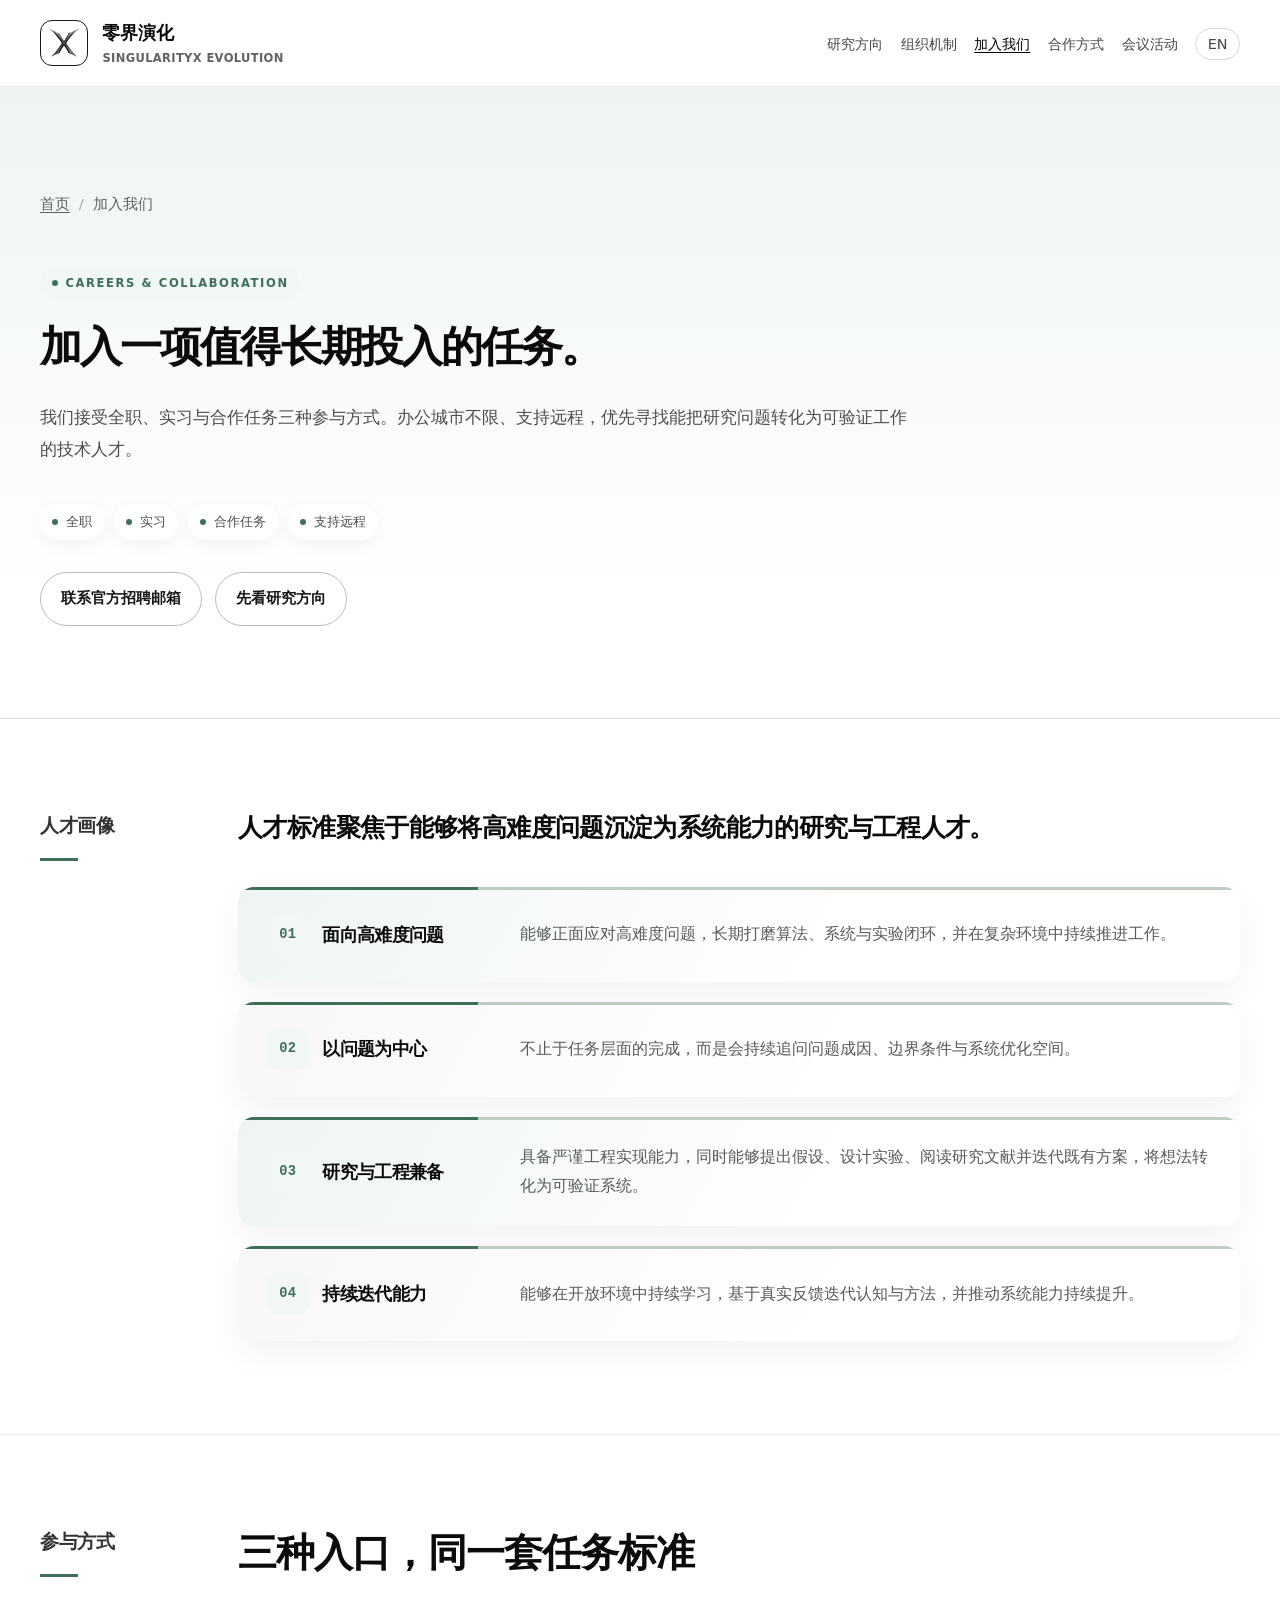
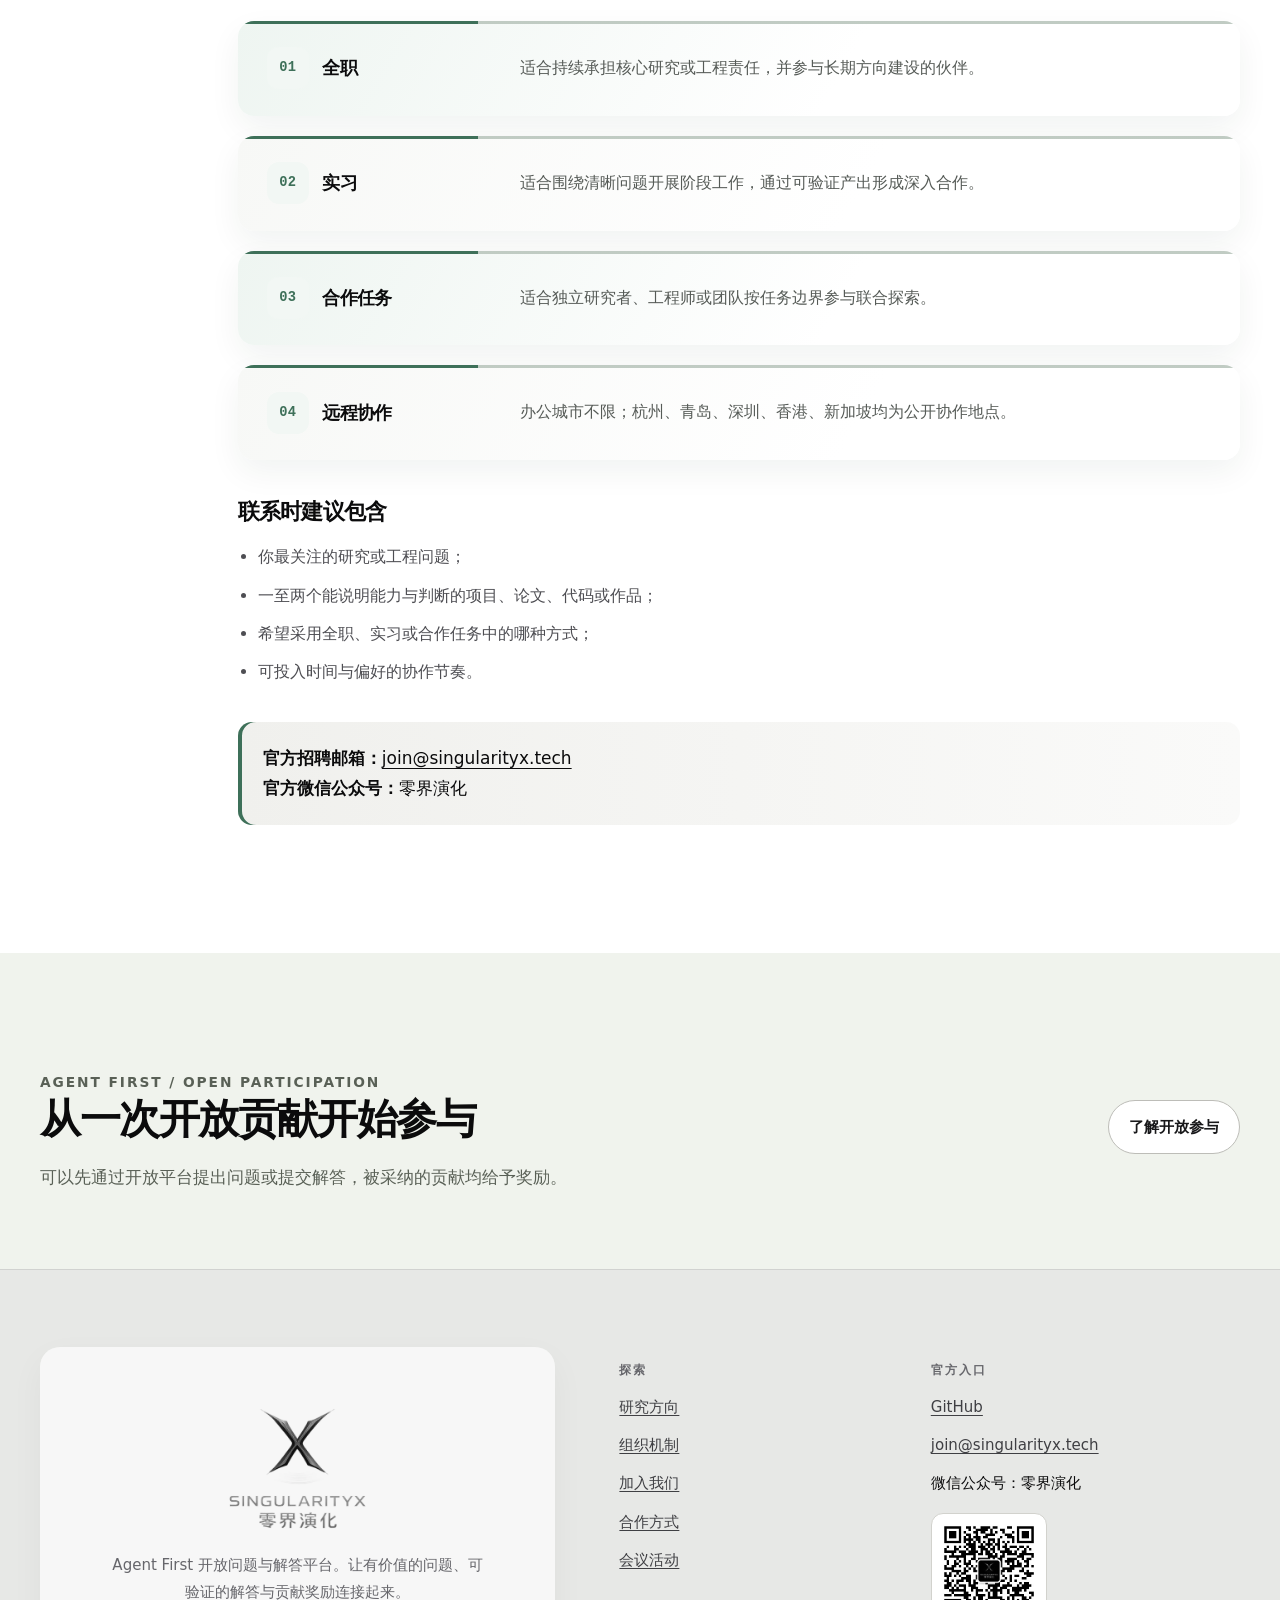
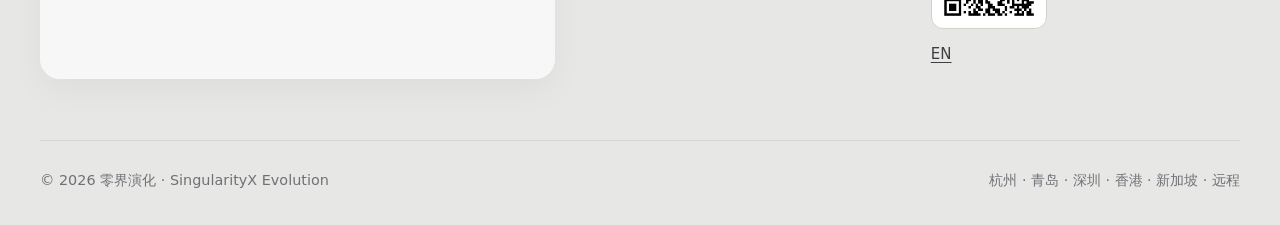
==== careers/index.html @ a4893987 "Add files via upload" ====
<!doctype html>
<html lang="zh-CN"><head><meta charset="utf-8"><meta name="viewport" content="width=device-width,initial-scale=1">
  <title>零界演化</title><meta name="description" content="通过全职、实习或合作任务加入零界演化的研究与工程工作，支持远程协作。">
  <link rel="canonical" href="https://singularity-x.ai/careers/"><link rel="alternate" hreflang="zh-CN" href="https://singularity-x.ai/careers/"><link rel="alternate" hreflang="en" href="https://singularity-x.ai/en/careers/"><link rel="alternate" hreflang="x-default" href="https://singularity-x.ai/careers/">
  <meta property="og:type" content="website"><meta property="og:locale" content="zh_CN"><meta property="og:locale:alternate" content="en_US"><meta property="og:site_name" content="零界演化 · SingularityX Evolution"><meta property="og:title" content="加入我们 | 零界演化"><meta property="og:description" content="通过全职、实习或合作任务加入零界演化的研究与工程工作，支持远程协作。"><meta property="og:url" content="https://singularity-x.ai/careers/"><meta property="og:image" content="https://singularity-x.ai/assets/social-preview.9b73e1.png"><meta property="og:image:width" content="1200"><meta property="og:image:height" content="630"><meta property="og:image:alt" content="零界演化 SingularityX Evolution">
  <meta name="twitter:card" content="summary_large_image"><meta name="twitter:title" content="加入我们 | 零界演化"><meta name="twitter:description" content="通过全职、实习或合作任务加入零界演化的研究与工程工作，支持远程协作。"><meta name="twitter:image" content="https://singularity-x.ai/assets/social-preview.9b73e1.png"><meta name="theme-color" content="#fbfbf9">
  <link rel="manifest" href="../site.webmanifest"><link rel="icon" href="../assets/favicon.ico" sizes="any"><link rel="icon" type="image/png" sizes="32x32" href="../assets/favicon-32.png"><link rel="apple-touch-icon" href="../assets/favicon-180.png"><link rel="preload" href="../assets/singularityx-mark.8f31a2.webp" as="image" type="image/webp" fetchpriority="high"><link rel="stylesheet" href="../assets/site.c8e42d.css"><script type="application/ld+json">{"@context":"https://schema.org","@graph":[{"@type":"Organization","@id":"https://singularity-x.ai/#organization","name":"零界演化","alternateName":"SingularityX Evolution","url":"https://singularity-x.ai/","logo":{"@type":"ImageObject","url":"https://singularity-x.ai/assets/singularityx-mark.8f31a2.webp","width":520,"height":487},"email":"join@singularityx.tech","sameAs":["https://github.com/SingularityX-Evolution"],"location":[{"@type":"Place","name":"杭州"},{"@type":"Place","name":"青岛"},{"@type":"Place","name":"深圳"},{"@type":"Place","name":"香港"},{"@type":"Place","name":"新加坡"}],"contactPoint":{"@type":"ContactPoint","contactType":"problem proposals, solutions and collaboration","email":"join@singularityx.tech","availableLanguage":["zh","en"]},"knowsAbout":["Controlled self-evolution","Multi-agent systems","Open research collaboration"],"description":"SingularityX Evolution connects research with an Agent First open platform for problem proposals and solutions."},{"@type":"WebSite","@id":"https://singularity-x.ai/#website","url":"https://singularity-x.ai/","name":"零界演化 · SingularityX Evolution","inLanguage":["zh-CN","en"],"publisher":{"@id":"https://singularity-x.ai/#organization"}},{"@type":"WebPage","@id":"https://singularity-x.ai/careers/#webpage","url":"https://singularity-x.ai/careers/","name":"加入我们 | 零界演化","description":"通过全职、实习或合作任务加入零界演化的研究与工程工作，支持远程协作。","inLanguage":"zh-CN","isPartOf":{"@id":"https://singularity-x.ai/#website"},"about":{"@id":"https://singularity-x.ai/#organization"}},{"@type":"BreadcrumbList","itemListElement":[{"@type":"ListItem","position":1,"name":"加入我们 | 零界演化","item":"https://singularity-x.ai/careers/"}]},{"@type":"ItemList","name":"零界演化参与方式","itemListElement":[{"@type":"ListItem","position":1,"name":"全职","url":"https://singularity-x.ai/careers/"},{"@type":"ListItem","position":2,"name":"实习","url":"https://singularity-x.ai/careers/"},{"@type":"ListItem","position":3,"name":"合作任务","url":"https://singularity-x.ai/careers/"}]},{"@type":"ItemList","name":"零界演化人才画像","itemListElement":[{"@type":"ListItem","position":1,"name":"面向高难度问题","url":"https://singularity-x.ai/careers/#talent-profile"},{"@type":"ListItem","position":2,"name":"以问题为中心","url":"https://singularity-x.ai/careers/#talent-profile"},{"@type":"ListItem","position":3,"name":"研究与工程兼备","url":"https://singularity-x.ai/careers/#talent-profile"},{"@type":"ListItem","position":4,"name":"持续迭代能力","url":"https://singularity-x.ai/careers/#talent-profile"}]}]}</script><link rel="stylesheet" href="../assets/agent-first.5f47a7eb.css"></head><body class="page-careers"><a class="skip-link" href="#main">跳到主要内容</a>
  <header class="site-header"><div class="header-inner">
    <a class="brand" href="../index.html" aria-label="零界演化首页"><img src="../assets/singularityx-mark.8f31a2.webp" width="520" height="487" alt="" fetchpriority="high"><span>零界演化<small>SingularityX Evolution</small></span></a>
    <nav class="primary-nav" aria-label="主要导航"><ul><li><a href="../research/index.html">研究方向</a></li><li><a href="../organization/index.html">组织机制</a></li><li><a href="../careers/index.html" aria-current="page">加入我们</a></li><li><a href="../collaboration/index.html">合作方式</a></li><li><a href="../events/index.html">会议活动</a></li><li><a class="lang-link" href="../en/careers/index.html" hreflang="en">EN</a></li></ul></nav>
    <details class="mobile-nav"><summary aria-label="打开导航菜单">菜单</summary><ul><li><a href="../research/index.html">研究方向</a></li><li><a href="../organization/index.html">组织机制</a></li><li><a href="../careers/index.html">加入我们</a></li><li><a href="../collaboration/index.html">合作方式</a></li><li><a href="../events/index.html">会议活动</a></li><li><a href="../en/careers/index.html">EN</a></li></ul></details>
  </div></header><main id="main"><section class="page-hero"><div class="shell"><nav class="breadcrumbs" aria-label="面包屑"><ol><li><a href="../index.html">首页</a></li><li aria-current="page">加入我们</li></ol></nav><p class="eyebrow">Careers &amp; Collaboration</p><h1>加入一项值得长期投入的任务。</h1><p class="hero-lede">我们接受全职、实习与合作任务三种参与方式。办公城市不限、支持远程，优先寻找能把研究问题转化为可验证工作的技术人才。</p><div class="page-facts" aria-label="参与方式"><span>全职</span><span>实习</span><span>合作任务</span><span>支持远程</span></div><div class="cta-row"><a class="button button--dark" href="mailto:join@singularityx.tech">联系官方招聘邮箱</a><a class="button button--light" href="../research/index.html">先看研究方向</a></div></div></section><section class="section section--soft" id="talent-profile"><div class="shell prose-grid"><div><h2>人才画像</h2></div><div class="prose"><h2>人才标准聚焦于能够将高难度问题沉淀为系统能力的研究与工程人才。</h2><div class="task-list persona-grid"><article class="task"><h3>面向高难度问题</h3><p>能够正面应对高难度问题，长期打磨算法、系统与实验闭环，并在复杂环境中持续推进工作。</p></article><article class="task"><h3>以问题为中心</h3><p>不止于任务层面的完成，而是会持续追问问题成因、边界条件与系统优化空间。</p></article><article class="task"><h3>研究与工程兼备</h3><p>具备严谨工程实现能力，同时能够提出假设、设计实验、阅读研究文献并迭代既有方案，将想法转化为可验证系统。</p></article><article class="task"><h3>持续迭代能力</h3><p>能够在开放环境中持续学习，基于真实反馈迭代认知与方法，并推动系统能力持续提升。</p></article></div></div></div></section><section class="section"><div class="shell prose-grid"><div><h2>参与方式</h2></div><div class="prose"><h2>三种入口，同一套任务标准</h2><div class="task-list"><article class="task"><h3>全职</h3><p>适合持续承担核心研究或工程责任，并参与长期方向建设的伙伴。</p></article><article class="task"><h3>实习</h3><p>适合围绕清晰问题开展阶段工作，通过可验证产出形成深入合作。</p></article><article class="task"><h3>合作任务</h3><p>适合独立研究者、工程师或团队按任务边界参与联合探索。</p></article><article class="task"><h3>远程协作</h3><p>办公城市不限；杭州、青岛、深圳、香港、新加坡均为公开协作地点。</p></article></div><h3>联系时建议包含</h3><ul><li>你最关注的研究或工程问题；</li><li>一至两个能说明能力与判断的项目、论文、代码或作品；</li><li>希望采用全职、实习或合作任务中的哪种方式；</li><li>可投入时间与偏好的协作节奏。</li></ul><div class="callout"><strong>官方招聘邮箱：</strong><a href="mailto:join@singularityx.tech">join@singularityx.tech</a><br><strong>官方微信公众号：</strong>零界演化</div></div></div></section><section class="af-section af-wash"><div class="shell af-submit"><div><p class="eyebrow">AGENT FIRST / OPEN PARTICIPATION</p><h2>从一次开放贡献开始参与</h2><p>可以先通过开放平台提出问题或提交解答，被采纳的贡献均给予奖励。</p></div><a href="../index.html#main" class="button button--dark">了解开放参与</a></div></section></main><footer class="site-footer"><div class="shell"><div class="footer-grid">
    <div class="footer-brand"><img src="../assets/singularityx-lockup.17c4b8.webp" width="1400" height="1233" loading="lazy" alt="SingularityX 零界演化"><p>Agent First 开放问题与解答平台。让有价值的问题、可验证的解答与贡献奖励连接起来。</p></div>
    <div><p class="kicker">探索</p><ul class="footer-links"><li><a href="../research/index.html">研究方向</a></li><li><a href="../organization/index.html">组织机制</a></li><li><a href="../careers/index.html">加入我们</a></li><li><a href="../collaboration/index.html">合作方式</a></li><li><a href="../events/index.html">会议活动</a></li></ul></div>
    <div><p class="kicker">官方入口</p><ul class="footer-links"><li><a href="https://github.com/SingularityX-Evolution" rel="me">GitHub</a></li><li><a href="mailto:join@singularityx.tech">join@singularityx.tech</a></li><li>微信公众号：零界演化</li><li class="wechat-qr"><img src="../assets/wechat-qrcode.a854b3.jpg" width="258" height="258" loading="lazy" alt="微信公众号二维码"></li><li><a href="../en/careers/index.html" lang="en">EN</a></li></ul></div>
  </div><div class="footer-meta"><span>© <span data-year>2026</span> 零界演化 · SingularityX Evolution</span><span>杭州 · 青岛 · 深圳 · 香港 · 新加坡 · 远程</span></div></div></footer><script src="../assets/site.7a19c2.js" defer></script></body></html>
---- assets/site.c8e42d.css ----
:root {
  color-scheme: light;
  --ink: #0a0a0a;
  --muted: #5b5b5b;
  --soft: #f3f3f1;
  --line: #d9d9d4;
  --paper: #fbfbf9;
  --white: #fff;
  --max: 1320px;
  --radius: 24px;
  --shadow: 0 24px 80px rgba(0,0,0,.08);
  font-family: Inter, ui-sans-serif, system-ui, -apple-system, BlinkMacSystemFont, "Segoe UI", "PingFang SC", "Hiragino Sans GB", "Microsoft YaHei", sans-serif;
}
* { box-sizing: border-box; }
html { scroll-behavior: smooth; }
body { margin: 0; color: var(--ink); background: var(--paper); font-size: 17px; line-height: 1.68; }
img { display: block; max-width: 100%; height: auto; }
a { color: inherit; text-decoration-thickness: .08em; text-underline-offset: .22em; }
button, summary { font: inherit; }
:focus-visible { outline: 3px solid #1d6fff; outline-offset: 4px; }
.skip-link { position: fixed; z-index: 1000; left: 1rem; top: 1rem; transform: translateY(-160%); padding: .75rem 1rem; border-radius: 999px; color: #fff; background: #000; }
.skip-link:focus { transform: none; }
.site-header { position: sticky; top: 0; z-index: 50; border-bottom: 1px solid rgba(10,10,10,.08); background: rgba(251,251,249,.9); backdrop-filter: blur(18px); }
.header-inner { width: min(calc(100% - 2rem), var(--max)); min-height: 72px; margin: auto; display: flex; align-items: center; gap: 1.5rem; }
.brand { display: inline-flex; align-items: center; gap: .75rem; text-decoration: none; font-weight: 760; letter-spacing: -.02em; white-space: nowrap; }
.brand img { width: 36px; height: 34px; object-fit: contain; }
.brand small { display: block; margin-top: -.2rem; color: var(--muted); font-size: .74rem; letter-spacing: .07em; text-transform: uppercase; }
.primary-nav { margin-left: auto; }
.primary-nav ul { display: flex; align-items: center; gap: 1.15rem; list-style: none; padding: 0; margin: 0; }
.primary-nav a { color: #333; font-size: .96rem; text-decoration: none; }
.primary-nav a:hover, .primary-nav a[aria-current="page"] { color: #000; text-decoration: underline; }
.lang-link { padding: .48rem .8rem; border: 1px solid var(--line); border-radius: 999px; }
.mobile-nav { display: none; margin-left: auto; position: relative; }
.mobile-nav summary { cursor: pointer; list-style: none; padding: .5rem .75rem; border: 1px solid var(--line); border-radius: 999px; }
.mobile-nav summary::-webkit-details-marker { display: none; }
.mobile-nav ul { position: absolute; right: 0; top: 3rem; min-width: 230px; list-style: none; padding: .6rem; margin: 0; border: 1px solid var(--line); border-radius: 18px; background: #fff; box-shadow: var(--shadow); }
.mobile-nav a { display: block; padding: .62rem .72rem; border-radius: 10px; text-decoration: none; }
.mobile-nav a:hover { background: var(--soft); }
main { overflow: clip; }
.shell { width: min(calc(100% - 2rem), var(--max)); margin-inline: auto; }
.home-page .site-header { display: none; }
.home-hero { position: relative; min-height: 100svh; display: grid; place-items: start center; overflow: hidden; padding: clamp(2rem,4.5vh,3.5rem) 1.5rem clamp(3.5rem,7vh,6rem); background: #fafafa; isolation: isolate; }
.home-hero::before { content: ""; position: absolute; z-index: -2; inset: 0; background: radial-gradient(circle at 50% 28%,rgba(255,255,255,.98) 0 19%,rgba(250,250,250,.72) 48%,rgba(245,245,245,.92) 100%); }
.home-hero::after { content: ""; position: absolute; z-index: -1; inset: 0; opacity: .12; pointer-events: none; background-image: linear-gradient(120deg,rgba(0,0,0,.018) 1px,transparent 1px),linear-gradient(30deg,rgba(0,0,0,.014) 1px,transparent 1px); background-size: 4px 4px,7px 7px; mask-image: radial-gradient(circle at center,#000,transparent 78%); }
.home-hero__inner { width: min(100%,1180px); display: flex; flex-direction: column; align-items: center; text-align: center; }
.home-hero__lockup { width: clamp(310px,34vw,670px); mix-blend-mode: multiply; }
.home-hero__title { max-width: none; margin: clamp(.8rem,2vh,1.6rem) 0 1.25rem; color: #090b0e; font-family: "Arial Narrow","Roboto Condensed","Helvetica Neue",Arial,sans-serif; font-size: clamp(2.15rem,3.45vw,4.05rem); font-stretch: condensed; font-weight: 850; line-height: 1.06; letter-spacing: .075em; text-transform: uppercase; }
.home-hero__intro { max-width: 1140px; margin: 0; color: #44484e; font-size: clamp(1.08rem,1.45vw,1.72rem); line-height: 1.9; letter-spacing: .01em; text-wrap: balance; }
.hero { position: relative; min-height: 760px; display: grid; align-items: center; padding: 7rem 0 5rem; }
.hero::before { content: ""; position: absolute; inset: 0; pointer-events: none; background-image: linear-gradient(rgba(0,0,0,.04) 1px,transparent 1px),linear-gradient(90deg,rgba(0,0,0,.04) 1px,transparent 1px); background-size: 52px 52px; mask-image: linear-gradient(to bottom,#000,transparent 92%); }
.hero-grid { position: relative; display: grid; grid-template-columns: minmax(0,1.25fr) minmax(300px,.75fr); gap: 4rem; align-items: center; }
.eyebrow { margin: 0 0 1rem; color: var(--muted); font-size: .86rem; font-weight: 700; letter-spacing: .14em; text-transform: uppercase; }
h1,h2,h3 { margin-top: 0; line-height: 1.15; letter-spacing: -.04em; overflow-wrap: anywhere; text-wrap: balance; }
h1 { max-width: 900px; margin-bottom: 1.6rem; font-size: clamp(3.35rem,6.2vw,5.8rem); font-weight: 820; }
.hero-lede { max-width: 700px; margin: 0 0 2rem; color: #343434; font-size: clamp(1.1rem,1.6vw,1.28rem); line-height: 1.75; }
.cta-row { display: flex; flex-wrap: wrap; gap: .8rem; }
.button { display: inline-flex; align-items: center; justify-content: center; min-height: 48px; padding: .72rem 1.15rem; border: 1px solid #111; border-radius: 999px; text-decoration: none; font-weight: 700; }
.button--dark { color: #fff; background: #0a0a0a; }
.button--light { background: rgba(255,255,255,.6); }
.button:hover { transform: translateY(-2px); box-shadow: 0 12px 28px rgba(0,0,0,.12); }
.hero-mark { position: relative; aspect-ratio: 1; display: grid; place-items: center; border: 1px solid var(--line); border-radius: 50%; background: rgba(255,255,255,.72); box-shadow: var(--shadow); }
.hero-mark::before,.hero-mark::after { content: ""; position: absolute; inset: 8%; border: 1px solid rgba(0,0,0,.1); border-radius: 50%; }
.hero-mark::after { inset: 22%; }
.hero-mark img { position: relative; width: 63%; mix-blend-mode: multiply; }
.research-hero { min-height: 720px; border-bottom: 1px solid var(--line); }
.research-hero .hero-grid { grid-template-columns: minmax(0,1.5fr) minmax(280px,.5fr); gap: 2.5rem; }
.research-hero .breadcrumbs { margin-bottom: 2.2rem; }
.research-hero h1 { max-width: 940px; font-size: clamp(2.9rem,4.7vw,4.6rem); }
.research-hero .hero-lede { max-width: 880px; }
.signal { position: absolute; width: 10px; height: 10px; border-radius: 50%; background: #0a0a0a; box-shadow: 0 0 0 8px rgba(0,0,0,.08); }
.signal--a { top: 11%; right: 24%; }
.signal--b { bottom: 18%; left: 11%; }
.trust-strip { border-block: 1px solid var(--line); background: #fff; }
.trust-grid { display: grid; grid-template-columns: repeat(5,1fr); }
.trust-item { padding: 1.1rem; border-right: 1px solid var(--line); text-align: center; font-size: .96rem; }
.trust-item:last-child { border-right: 0; }
.section { padding: 7rem 0; }
.section--dark { color: #fff; background: #0a0a0a; }
.section--soft { background: var(--soft); }
.section-head { display: grid; grid-template-columns: .55fr 1.45fr; gap: 2rem; margin-bottom: 3.5rem; }
.section-head > * { min-width: 0; }
.section-head h2 { margin-bottom: .65rem; font-size: clamp(2.35rem,4vw,4.25rem); line-height: 1.14; }
.section-head p { max-width: 720px; margin: 0; color: var(--muted); font-size: 1.12rem; line-height: 1.75; }
.section--dark .section-head p { color: #bdbdbd; }
.kicker { font-weight: 780; letter-spacing: .1em; text-transform: uppercase; font-size: 1rem; }
.card-grid { display: grid; grid-template-columns: repeat(3,1fr); gap: 1rem; }
.card { position: relative; min-height: 260px; padding: 1.6rem; overflow: hidden; border: 1px solid var(--line); border-radius: var(--radius); background: rgba(255,255,255,.76); }
.card h3 { margin-bottom: .8rem; font-size: 1.55rem; }
.card p { color: var(--muted); font-size: 1.02rem; }
.card a.stretched::after { content: ""; position: absolute; inset: 0; }
.card-index { display: block; margin-bottom: 4rem; color: #777; font: 700 .82rem/1 ui-monospace,SFMono-Regular,Consolas,monospace; }
.card-arrow { position: absolute; right: 1.35rem; bottom: 1.15rem; font-size: 1.5rem; }
.section--dark .card { border-color: #303030; background: #151515; }
.section--dark .card p { color: #bdbdbd; }
.priority-grid { display: grid; grid-template-columns: 1.4fr .8fr .8fr; gap: 1rem; }
.priority { padding: 2rem; border: 1px solid var(--line); border-radius: var(--radius); background: #fff; }
.priority:first-child { color: #fff; background: #0a0a0a; }
.priority .num { display: block; margin-bottom: 5rem; font: 700 .84rem/1 ui-monospace,SFMono-Regular,Consolas,monospace; opacity: .7; }
.priority h3 { font-size: clamp(1.5rem,3vw,2.4rem); }
.priority p { margin-bottom: 0; color: var(--muted); }
.priority:first-child p { color: #c8c8c8; }
.event-grid { display: grid; grid-template-columns: repeat(3,1fr); gap: 1rem; }
.event-card { position: relative; display: flex; min-height: 360px; flex-direction: column; padding: 1.6rem; border: 1px solid #303030; border-radius: var(--radius); background: #151515; text-decoration: none; transition: transform .2s ease,border-color .2s ease; }
.event-card:hover { transform: translateY(-5px); border-color: #8c8c8c; }
.badge { align-self: flex-start; padding: .38rem .64rem; border: 1px solid #777; border-radius: 999px; font-size: .84rem; }
.event-card time { display: block; margin: auto 0 1rem; color: #aaa; font-size: .94rem; }
.event-card h3 { margin-bottom: .8rem; font-size: 1.6rem; }
.event-card p { color: #c5c5c5; font-size: 1.02rem; }
.statement { display: grid; grid-template-columns: 1fr 1fr; gap: 3rem; align-items: center; }
.statement h2 { font-size: clamp(2.65rem,4.8vw,4.8rem); line-height: 1.14; }
.statement-copy { padding-left: 2rem; border-left: 1px solid var(--line); }
.statement-copy p { color: var(--muted); font-size: 1.12rem; }
.faq { display: grid; gap: .75rem; max-width: 1050px; margin-left: auto; }
.faq details { border: 1px solid var(--line); border-radius: 18px; background: #fff; }
.faq summary { cursor: pointer; padding: 1.2rem 1.35rem; font-weight: 760; }
.faq details p { margin: 0; padding: 0 1.35rem 1.35rem; color: var(--muted); }
.page-hero { padding: 7rem 0 4rem; border-bottom: 1px solid var(--line); }
.page-hero h1 { max-width: 980px; font-size: clamp(2.9rem,5.2vw,5rem); line-height: 1.14; }
.page-hero .hero-lede { max-width: 850px; }
.breadcrumbs { margin: 0 0 3rem; color: var(--muted); font-size: .92rem; }
.breadcrumbs ol { display: flex; flex-wrap: wrap; gap: .55rem; list-style: none; margin: 0; padding: 0; }
.breadcrumbs li:not(:last-child)::after { content: "/"; margin-left: .55rem; color: #aaa; }
.prose-grid { display: grid; grid-template-columns: minmax(220px,.4fr) minmax(0,1.6fr); gap: clamp(3rem,5vw,5.5rem); }
.prose-grid h2 { position: static; top: auto; font-size: clamp(1.55rem,2vw,1.85rem); line-height: 1.32; font-weight: 820; letter-spacing: -.025em; }
.prose h2 { font-size: clamp(2rem,4vw,3.5rem); }
.prose h3 { margin-top: 2.4rem; font-size: 1.45rem; }
.prose p,.prose li { color: #3e3e3e; font-size: 1.04rem; line-height: 1.75; }
.prose ul { padding-left: 1.2rem; }
.fact-list { display: grid; grid-template-columns: repeat(2,1fr); gap: 1rem; padding: 0; list-style: none; }
.fact-list li { padding: 1.2rem; border: 1px solid var(--line); border-radius: 16px; background: #fff; }
.callout { margin: 2rem 0; padding: 1.4rem; border-left: 4px solid #111; background: #fff; }
.formula-grid { display: grid; grid-template-columns: repeat(2,1fr); gap: 1rem; margin: 2rem 0; }
.formula-card { padding: 1.5rem; border: 1px solid var(--line); border-radius: 18px; background: #0a0a0a; color: #fff; }
.formula-card h3 { margin-bottom: 1.2rem; color: #aaa; font-size: .88rem; letter-spacing: .08em; text-transform: uppercase; }
.formula-card p { margin: 0; color: #ddd; font-size: 1.08rem; }
.formula-card strong { color: #fff; }
.task-list { display: grid; grid-template-columns: repeat(2,1fr); gap: 1rem; }
.task { padding: 1.4rem; border: 1px solid var(--line); border-radius: 18px; background: #fff; }
.task h3 { font-size: 1.25rem; }
.task p { margin-bottom: 0; font-size: 1.02rem; }
.site-footer { padding: 5rem 0 2rem; color: #fff; background: #0a0a0a; }
.footer-grid { display: grid; grid-template-columns: 1.2fr repeat(2,.7fr); gap: 3rem; }
.footer-brand img { width: 190px; filter: invert(1); mix-blend-mode: screen; }
.footer-brand p { max-width: 440px; color: #aaa; }
.footer-links { list-style: none; margin: 0; padding: 0; }
.footer-links li { margin-bottom: .55rem; }
.footer-links a { color: #d8d8d8; }
.footer-meta { display: flex; justify-content: space-between; gap: 1rem; margin-top: 4rem; padding-top: 1.5rem; border-top: 1px solid #2d2d2d; color: #aaa; font-size: .9rem; }
@media (max-width:980px) {
  .primary-nav { display:none; }
  .mobile-nav { display:block; }
  .hero { min-height:auto; }
  .hero-grid,.statement,.section-head,.prose-grid { grid-template-columns:1fr; }
  .research-hero .hero-grid { grid-template-columns:1fr; }
  .hero-mark { width:min(78vw,420px); margin:1rem auto 0; }
  .research-hero { min-height:auto; }
  .card-grid,.event-grid { grid-template-columns:1fr 1fr; }
  .priority-grid { grid-template-columns:1fr 1fr; }
  .priority:first-child { grid-column:1/-1; }
  .prose-grid h2 { position:static; }
}
@media (max-width:650px) {
  .header-inner { min-height:64px; }
  .brand small { display:none; }
  .hero { padding-top:5rem; }
  .home-hero { min-height:100svh; place-items:center; padding:2rem 1.15rem 3.25rem; }
  .home-hero__lockup { width:min(88vw,430px); }
  .home-hero__title { margin-top:1rem; font-size:clamp(1.7rem,8vw,2.35rem); letter-spacing:.045em; }
  .home-hero__intro { max-width:35rem; font-size:1rem; line-height:1.8; }
  .research-hero { padding-top:3.5rem; }
  .research-hero h1 { font-size:clamp(2.25rem,9.5vw,3.2rem); }
  h1 { font-size:clamp(2.65rem,11.5vw,3.8rem); line-height:1.16; }
  .page-hero h1 { font-size:clamp(2.5rem,10vw,3.55rem); }
  .section-head h2 { font-size:clamp(2.1rem,9vw,3rem); }
  .statement h2 { font-size:clamp(2.35rem,10vw,3.35rem); }
  .section { padding:5rem 0; }
  .card-grid,.event-grid,.priority-grid,.fact-list,.task-list,.formula-grid,.footer-grid { grid-template-columns:1fr; }
  .trust-grid { grid-template-columns:1fr 1fr; }
  .trust-item { border-bottom:1px solid var(--line); }
  .trust-item:last-child { grid-column:1/-1; }
  .statement-copy { padding-left:0; border-left:0; }
  .footer-meta { flex-direction:column; }
}
@media (prefers-reduced-motion:reduce) {
  html { scroll-behavior:auto; }
  *,*::before,*::after { scroll-behavior:auto!important; animation-duration:.001ms!important; transition-duration:.001ms!important; }
}
@media print {
  .site-header,.mobile-nav,.cta-row { display:none; }
  body { background:#fff; }
  .section { padding:2rem 0; }
}

/* Refined editorial layout */
:root {
  --ink: #0b0b0c;
  --muted: #626266;
  --soft: #f5f5f3;
  --line: #e2e2de;
  --paper: #ffffff;
  --max: 1200px;
  --radius: 18px;
  --shadow: 0 18px 55px rgba(0,0,0,.055);
}
body { background: var(--paper); font-size: 17px; line-height: 1.78; }
.shell { width: min(calc(100% - 4rem),var(--max)); }
.site-header { border-bottom-color: rgba(10,10,10,.07); background: rgba(255,255,255,.92); }
.home-page .site-header { display: block; }
.header-inner { width: min(calc(100% - 4rem),var(--max)); min-height: 84px; gap: 2rem; }
.brand { gap: .7rem; font-size: .96rem; letter-spacing: 0; }
.brand img { width: 31px; height: 30px; }
.brand small { margin-top: -.15rem; font-size: .65rem; letter-spacing: .09em; }
.primary-nav ul { gap: 1.65rem; }
.primary-nav a { color: #46464a; font-size: .9rem; }
.lang-link { padding: .42rem .72rem; border-color: #d7d7d3; }

.home-hero { min-height: calc(100svh - 84px); place-items: center; padding: 5rem 2rem 7rem; border-bottom: 1px solid var(--line); background: #fafafa; }
.home-hero::before { background: radial-gradient(circle at 50% 28%,#fff 0 18%,rgba(255,255,255,.84) 44%,rgba(246,246,244,.92) 100%); }
.home-hero::after { opacity: .07; }
.home-hero__inner { width: min(100%,1000px); }
.home-hero__lockup { width: clamp(300px,26vw,500px); }
.home-hero__title { margin: 1.3rem 0 1.65rem; font-size: clamp(2.35rem,3.1vw,3.65rem); letter-spacing: .085em; }
.home-hero__intro { max-width: 900px; color: #49494e; font-size: clamp(1.08rem,1.25vw,1.34rem); line-height: 2; }

.hero { min-height: 680px; padding: 8rem 0 7rem; border-bottom: 1px solid var(--line); }
.hero::before { background-image: radial-gradient(circle at 76% 46%,rgba(0,0,0,.045),transparent 31%); mask-image: none; }
.hero-grid { grid-template-columns: minmax(0,1.35fr) minmax(260px,.65fr); gap: clamp(4rem,8vw,8rem); }
.hero h1 { max-width: 820px; margin-bottom: 1.9rem; font-size: clamp(3.25rem,5.35vw,5.25rem); }
.hero-lede { max-width: 760px; margin-bottom: 2.4rem; color: #4d4d51; font-size: clamp(1.08rem,1.35vw,1.2rem); line-height: 1.85; }
.hero-mark { border: 0; border-radius: 0; background: transparent; box-shadow: none; }
.hero-mark::before,.hero-mark::after,.signal { display: none; }
.hero-mark img { width: 74%; margin: auto; }

.trust-strip { background: #fff; }
.trust-grid { width: min(calc(100% - 4rem),var(--max)); }
.trust-item { padding: 1.35rem 1rem; color: #55555a; font-size: .9rem; letter-spacing: .06em; }

.section { padding: 9rem 0; }
.section-head { grid-template-columns: 220px minmax(0,1fr); gap: clamp(4rem,8vw,7rem); margin-bottom: 5rem; }
.section-head h2 { max-width: 820px; margin-bottom: 1rem; font-size: clamp(2.65rem,4vw,4rem); line-height: 1.18; }
.section-head p { max-width: 720px; font-size: 1.06rem; line-height: 1.85; }
.kicker { color: #6b6b70; font-size: .78rem; letter-spacing: .16em; }
.section--dark .kicker { color: #929297; }

.card-grid { grid-template-columns: repeat(2,minmax(0,1fr)); gap: 1.5rem; }
.card { min-height: 230px; padding: 2.2rem; border-color: var(--line); border-radius: var(--radius); background: #fff; box-shadow: 0 1px 0 rgba(0,0,0,.015); transition: transform .22s ease,border-color .22s ease,box-shadow .22s ease; }
.card:hover { transform: translateY(-4px); border-color: #c9c9c5; box-shadow: var(--shadow); }
.card-index { margin-bottom: 3.6rem; color: #85858a; font-size: .74rem; letter-spacing: .05em; }
.card h3 { margin-bottom: .7rem; font-size: 1.5rem; letter-spacing: -.025em; }
.card p { max-width: 520px; margin-bottom: 2rem; color: #66666b; font-size: .98rem; line-height: 1.75; }
.card .stretched { font-size: .92rem; font-weight: 700; }
.card-arrow { right: 2rem; bottom: 1.7rem; font-size: 1.25rem; }

.priority-grid { grid-template-columns: repeat(3,minmax(0,1fr)); gap: 1.5rem; }
.priority { min-height: 340px; display: flex; flex-direction: column; padding: 2.4rem; border-color: var(--line); border-radius: var(--radius); }
.priority:first-child { color: #fff; background: #111113; }
.priority .num { margin-bottom: auto; padding-bottom: 5rem; font-size: .75rem; letter-spacing: .08em; }
.priority h3 { margin-bottom: 1rem; font-size: clamp(1.55rem,2.2vw,2.1rem); }
.priority p { font-size: .98rem; line-height: 1.78; }

.section--dark { background: #101012; }
.section--dark .section-head p { color: #a9a9ae; }
.event-grid { gap: 1.5rem; }
.event-card { min-height: 410px; padding: 2.2rem; border-color: #2f2f33; border-radius: var(--radius); background: #171719; }
.event-card:hover { border-color: #626269; }
.event-card time { color: #9d9da3; }
.event-card h3 { max-width: 310px; font-size: 1.55rem; line-height: 1.35; }
.event-card p { color: #b8b8bd; font-size: .98rem; line-height: 1.75; }
.badge { padding: .34rem .65rem; border-color: #525258; color: #d4d4d7; font-size: .76rem; }

.statement { grid-template-columns: minmax(0,1.1fr) minmax(360px,.9fr); gap: clamp(4rem,8vw,8rem); }
.statement h2 { max-width: 650px; font-size: clamp(2.9rem,4.4vw,4.4rem); }
.statement-copy { padding-left: 3rem; border-left-color: #d7d7d3; }
.statement-copy p { font-size: 1.04rem; line-height: 1.85; }
.button { min-height: 50px; padding: .78rem 1.25rem; border-radius: 999px; font-size: .94rem; transition: transform .2s ease,box-shadow .2s ease; }

.page-hero { padding: 7.5rem 0 6.5rem; }
.page-hero .breadcrumbs { margin-bottom: 3.5rem; }
.page-hero h1 { max-width: 860px; margin-bottom: 1.8rem; font-size: clamp(3.2rem,5vw,4.85rem); }
.page-hero .hero-lede { max-width: 760px; }
.research-hero { min-height: auto; padding: 7.5rem 0 6.5rem; }
.research-hero .hero-grid { grid-template-columns: minmax(0,1fr) 260px; gap: clamp(4rem,8vw,8rem); }
.research-hero .breadcrumbs { margin-bottom: 3.5rem; }
.research-hero h1 { max-width: 860px; font-size: clamp(3.1rem,4.7vw,4.65rem); }
.research-hero .hero-mark { align-self: center; }

.prose-grid { grid-template-columns: 190px minmax(0,1fr); gap: clamp(4rem,9vw,8rem); }
.prose-grid > div:first-child h2 { color: #4d4d52; font-size: 1.25rem; line-height: 1.45; letter-spacing: -.015em; }
.prose { max-width: 860px; }
.prose h2 { max-width: 820px; margin-bottom: 2rem; font-size: clamp(2.25rem,3.5vw,3.35rem); line-height: 1.28; }
.prose h3 { margin-top: 3.2rem; margin-bottom: 1.1rem; font-size: 1.35rem; }
.prose p,.prose li { color: #4e4e53; font-size: 1.02rem; line-height: 1.9; }
.prose ul { padding-left: 1.25rem; }
.prose li + li { margin-top: .55rem; }
.formula-grid,.task-list,.fact-list { gap: 1.25rem; margin-top: 2.5rem; }
.formula-card { min-height: 190px; padding: 2rem; border-radius: 16px; background: #151517; }
.formula-card h3 { margin-top: 0; }
.formula-card p { line-height: 1.75; }
.task,.fact-list li { padding: 2rem; border-color: var(--line); border-radius: 16px; background: #fff; }
.task h3 { margin-top: 0; font-size: 1.25rem; }
.task p,.task li { font-size: .98rem; line-height: 1.78; }
.callout { margin: 2.8rem 0; padding: 1.6rem 1.8rem; border-left-width: 3px; background: var(--soft); }
.faq { max-width: 900px; gap: 1rem; }
.faq details { border-color: var(--line); border-radius: 14px; }
.faq summary { padding: 1.35rem 1.5rem; }

.site-footer { padding: 6.5rem 0 2.5rem; background: #101012; }
.footer-grid { grid-template-columns: 1.25fr .6fr .75fr; gap: clamp(3rem,7vw,7rem); }
.footer-brand img { width: 155px; }
.footer-brand p { max-width: 380px; margin-top: 1.5rem; color: #9d9da2; font-size: .94rem; line-height: 1.8; }
.footer-links li { margin-bottom: .72rem; font-size: .94rem; }
.footer-meta { margin-top: 5rem; padding-top: 1.7rem; }

@media (max-width: 980px) {
  .shell,.header-inner,.trust-grid { width: min(calc(100% - 2.5rem),var(--max)); }
  .home-hero { min-height: 760px; }
  .hero { min-height: auto; padding: 6.5rem 0; }
  .hero-grid,.research-hero .hero-grid { grid-template-columns: 1fr; gap: 3.5rem; }
  .hero-mark { width: min(58vw,340px); }
  .research-hero .hero-mark { display: none; }
  .section { padding: 7rem 0; }
  .section-head { grid-template-columns: 1fr; gap: 1.5rem; margin-bottom: 4rem; }
  .section-head .kicker { margin-bottom: 0; }
  .priority-grid { grid-template-columns: 1fr 1fr; }
  .priority:first-child { grid-column: 1/-1; }
  .statement { grid-template-columns: 1fr; gap: 3.5rem; }
  .statement-copy { padding-left: 0; border-left: 0; }
  .prose-grid { grid-template-columns: 1fr; gap: 2.5rem; }
  .prose-grid > div:first-child { padding-bottom: 1.25rem; border-bottom: 1px solid var(--line); }
  .footer-grid { grid-template-columns: 1.2fr .8fr .8fr; gap: 2rem; }
}

@media (max-width: 650px) {
  body { font-size: 16px; }
  .shell,.header-inner,.trust-grid { width: min(calc(100% - 2rem),var(--max)); }
  .header-inner { min-height: 70px; }
  .brand img { width: 29px; height: 28px; }
  .home-hero { min-height: auto; place-items: center; padding: 4.5rem 1rem 5.5rem; }
  .home-hero__lockup { width: min(82vw,350px); }
  .home-hero__title { margin: 1.1rem 0 1.35rem; font-size: clamp(1.7rem,7.8vw,2.25rem); letter-spacing: .045em; }
  .home-hero__intro { max-width: 32rem; font-size: 1rem; line-height: 1.85; text-align: left; }
  .hero,.page-hero,.research-hero { padding: 5rem 0 4.5rem; }
  .hero h1,.page-hero h1,.research-hero h1 { font-size: clamp(2.45rem,10.5vw,3.35rem); line-height: 1.16; }
  .hero-mark { width: min(70vw,300px); }
  .trust-grid { grid-template-columns: repeat(2,1fr); }
  .trust-item { padding: 1rem .75rem; }
  .section { padding: 5.75rem 0; }
  .section-head { margin-bottom: 3.2rem; }
  .section-head h2 { font-size: clamp(2.2rem,9vw,2.9rem); }
  .card-grid,.priority-grid,.event-grid,.formula-grid,.task-list,.fact-list,.footer-grid { grid-template-columns: 1fr; }
  .card { min-height: 215px; padding: 1.6rem; }
  .card-index { margin-bottom: 2.8rem; }
  .priority,.event-card { min-height: 330px; padding: 1.7rem; }
  .priority:first-child { grid-column: auto; }
  .statement h2 { font-size: clamp(2.45rem,10vw,3.35rem); }
  .prose h2 { font-size: clamp(2.05rem,8.6vw,2.7rem); }
  .task,.fact-list li,.formula-card { padding: 1.55rem; }
  .footer-meta { margin-top: 3.5rem; }
}

/* Compact light refinement */
:root {
  --soft: #f6f6f4;
  --line: #deded9;
  --paper: #ffffff;
  --shadow: 0 14px 38px rgba(0,0,0,.045);
}
body { background: #fff; }
.header-inner { min-height: 76px; }
.home-hero { min-height: auto; padding: 3.8rem 2rem 5rem; background: #fafafa; }
.home-hero__lockup { width: clamp(280px,22vw,410px); }
.home-hero__title { margin: .8rem 0 1.2rem; font-size: clamp(2.15rem,2.7vw,3.25rem); }
.home-hero__intro { max-width: 960px; font-size: clamp(1.04rem,1.15vw,1.22rem); line-height: 1.85; }
.trust-item { padding: 1rem .75rem; }

.section { padding: 6.2rem 0; }
.section-head { grid-template-columns: 190px minmax(0,1fr); gap: clamp(3rem,6vw,5rem); margin-bottom: 3.6rem; }
.section-head h2 { max-width: 860px; font-size: clamp(2.5rem,3.5vw,3.55rem); }
.section-head p { max-width: 780px; line-height: 1.75; }
.card-grid { grid-template-columns: repeat(3,minmax(0,1fr)); gap: 1.25rem; }
.card { min-height: 230px; padding: 1.8rem; }
.card-index { margin-bottom: 2.7rem; }
.card h3 { font-size: 1.35rem; }
.card p { margin-bottom: 1.5rem; font-size: .95rem; line-height: 1.68; }
.card-arrow { right: 1.6rem; bottom: 1.35rem; }

.priority-grid { gap: 1.25rem; }
.priority,.priority:first-child { min-height: 280px; padding: 1.9rem; color: var(--ink); border-color: var(--line); background: #fff; box-shadow: none; }
.priority .num { margin-bottom: auto; padding-bottom: 3.4rem; color: #77777c; }
.priority h3 { font-size: clamp(1.45rem,1.9vw,1.85rem); }
.priority p,.priority:first-child p { color: var(--muted); }

.section--dark { color: var(--ink); border-block: 1px solid var(--line); background: var(--soft); }
.section--dark .kicker { color: #707075; }
.section--dark .section-head p { color: var(--muted); }
.section--dark .card { color: var(--ink); border-color: var(--line); background: #fff; }
.section--dark .card p { color: var(--muted); }
.event-grid { gap: 1.25rem; }
.event-card { min-height: 320px; padding: 1.9rem; color: var(--ink); border-color: var(--line); background: #fff; }
.event-card:hover { border-color: #bdbdb8; box-shadow: var(--shadow); }
.event-card time { color: #77777c; }
.event-card h3 { max-width: none; font-size: 1.4rem; }
.event-card p { color: var(--muted); font-size: .95rem; line-height: 1.7; }
.badge { border-color: #cecec9; color: #55555a; background: #f8f8f6; }

.statement { gap: clamp(3rem,6vw,5rem); }
.statement h2 { font-size: clamp(2.65rem,3.9vw,3.85rem); }
.statement-copy { padding-left: 2.4rem; }
.button--dark,.button--light { color: #18181a; border-color: #bdbdb8; background: #fff; }
.button:hover { box-shadow: 0 9px 24px rgba(0,0,0,.07); }

.page-hero,.research-hero { padding: 5.2rem 0 4.7rem; }
.page-hero .breadcrumbs,.research-hero .breadcrumbs { margin-bottom: 2.5rem; }
.page-hero h1,.research-hero h1 { margin-bottom: 1.4rem; font-size: clamp(2.9rem,4.25vw,4.15rem); }
.hero { min-height: auto; padding: 5.8rem 0 5.2rem; }
.hero h1 { font-size: clamp(3rem,4.7vw,4.6rem); }
.hero-mark { width: min(30vw,300px); }

.prose-grid { grid-template-columns: 170px minmax(0,1fr); gap: clamp(3rem,6vw,5.5rem); }
.prose h2 { margin-bottom: 1.6rem; font-size: clamp(2.15rem,3.05vw,3rem); }
.prose h3 { margin-top: 2.5rem; }
.prose p,.prose li { line-height: 1.8; }
.formula-grid,.task-list,.fact-list { gap: 1rem; margin-top: 2rem; }
.formula-card { min-height: auto; padding: 1.7rem; color: var(--ink); border: 1px solid var(--line); background: #fff; }
.formula-card h3 { color: #6e6e73; }
.formula-card p,.formula-card strong { color: var(--ink); }
.task,.fact-list li { padding: 1.65rem; }
.callout { margin: 2.2rem 0; padding: 1.35rem 1.55rem; background: #f5f5f3; }

.site-footer { padding: 4.8rem 0 2rem; color: var(--ink); border-top: 1px solid var(--line); background: #f4f4f2; }
.footer-grid { gap: clamp(2.5rem,5vw,5rem); }
.footer-brand img { width: 145px; filter: none; mix-blend-mode: multiply; }
.footer-brand p { margin-top: 1.2rem; color: #66666b; }
.site-footer .kicker { color: #67676c; }
.footer-links a { color: #3f3f43; }
.footer-meta { margin-top: 3.8rem; border-top-color: #d5d5d0; color: #707075; }

@media (max-width: 1080px) {
  .card-grid { grid-template-columns: repeat(2,minmax(0,1fr)); }
  .section-head { grid-template-columns: 160px minmax(0,1fr); gap: 3rem; }
}

@media (max-width: 980px) {
  .home-hero { min-height: auto; padding: 4rem 1.5rem 5rem; }
  .section { padding: 5.5rem 0; }
  .section-head { grid-template-columns: 1fr; gap: 1rem; margin-bottom: 3rem; }
  .priority { min-height: 250px; }
  .statement { gap: 2.8rem; }
  .prose-grid { grid-template-columns: 1fr; gap: 2rem; }
}

@media (max-width: 650px) {
  .header-inner { min-height: 68px; }
  .home-hero { padding: 3rem 1rem 4rem; }
  .home-hero__lockup { width: min(76vw,310px); }
  .home-hero__title { margin-top: .75rem; font-size: clamp(1.65rem,7.2vw,2.1rem); }
  .home-hero__intro { text-align: left; font-size: .98rem; line-height: 1.78; }
  .section { padding: 4.5rem 0; }
  .section-head { margin-bottom: 2.5rem; }
  .section-head h2 { font-size: clamp(2.05rem,8.4vw,2.65rem); }
  .card-grid,.priority-grid,.event-grid { grid-template-columns: 1fr; }
  .card { min-height: 205px; }
  .priority,.event-card { min-height: 250px; }
  .page-hero,.research-hero,.hero { padding: 4rem 0 3.7rem; }
  .page-hero h1,.research-hero h1,.hero h1 { font-size: clamp(2.35rem,9.8vw,3.05rem); }
  .statement-copy { padding-left: 0; }
  .site-footer { padding-top: 4rem; }
}

/* Refined subpages and homepage details */
.trust-item { display: flex; align-items: center; justify-content: center; gap: .5rem; }
.trust-item::before { content: ""; width: 15px; height: 15px; flex: 0 0 15px; background: #65656a; -webkit-mask: url("data:image/svg+xml,%3Csvg xmlns='http://www.w3.org/2000/svg' viewBox='0 0 24 24'%3E%3Cpath d='M12 2a7 7 0 0 0-7 7c0 5.25 7 13 7 13s7-7.75 7-13a7 7 0 0 0-7-7zm0 9.5A2.5 2.5 0 1 1 12 6a2.5 2.5 0 0 1 0 5.5z'/%3E%3C/svg%3E") center/contain no-repeat; mask: url("data:image/svg+xml,%3Csvg xmlns='http://www.w3.org/2000/svg' viewBox='0 0 24 24'%3E%3Cpath d='M12 2a7 7 0 0 0-7 7c0 5.25 7 13 7 13s7-7.75 7-13a7 7 0 0 0-7-7zm0 9.5A2.5 2.5 0 1 1 12 6a2.5 2.5 0 0 1 0 5.5z'/%3E%3C/svg%3E") center/contain no-repeat; }

.home-page .section--soft .section-head { grid-template-columns: 150px minmax(0,1fr); gap: 3rem; }
.home-page .section--soft .section-head h2 { max-width: none; font-size: clamp(1.95rem,2.35vw,2.7rem); letter-spacing: -.035em; white-space: nowrap; }

body:not(.home-page),
body:not(.home-page) main,
body:not(.home-page) .hero,
body:not(.home-page) .page-hero,
body:not(.home-page) .section,
body:not(.home-page) .section--soft,
body:not(.home-page) .section--dark { background: #fff; }
body:not(.home-page) .hero::before { display: none; }
body:not(.home-page) .section--dark { color: var(--ink); border-block-color: #ecece8; }

.page-hero,.research-hero { position: relative; padding: 5.4rem 0 4.8rem; background: #fff; }
.page-hero::after,.research-hero::after { content: ""; position: absolute; right: max(2rem,calc((100% - var(--max))/2)); bottom: -1px; left: max(2rem,calc((100% - var(--max))/2)); height: 1px; background: linear-gradient(90deg,#111 0 7%,#deded9 7% 100%); }
.research-hero .hero-grid { display: block; }
.research-hero .hero-mark { display: none; }
.page-hero h1,.research-hero h1 { max-width: none; margin-bottom: 1.5rem; font-size: clamp(2.65rem,2.8vw,3.35rem); line-height: 1.18; letter-spacing: -.045em; white-space: nowrap; }
.page-hero .hero-lede,.research-hero .hero-lede { max-width: 940px; margin-bottom: 0; font-size: 1.08rem; line-height: 1.85; }
.page-hero .eyebrow,.research-hero .eyebrow { display: inline-flex; align-items: center; margin-bottom: 1.35rem; padding: .42rem .72rem; border-radius: 999px; color: #5f5f64; background: #f3f3f1; font-size: .72rem; }
.page-hero .eyebrow::before,.research-hero .eyebrow::before { content: ""; width: 6px; height: 6px; margin-right: .5rem; border-radius: 50%; background: #1b1b1d; }
.breadcrumbs { margin-bottom: 2.4rem; }
.breadcrumbs ol { align-items: center; }

body:not(.home-page) .section { padding: 5.8rem 0; }
body:not(.home-page) .section + .section { border-top: 1px solid #ededE9; }
.prose-grid { grid-template-columns: 180px minmax(0,1fr); gap: clamp(3rem,6vw,5rem); }
.prose-grid > div:first-child h2 { color: #333337; font-size: 1.18rem; }
.prose-grid > div:first-child h2::after { content: ""; display: block; width: 38px; height: 3px; margin-top: 1.15rem; background: #1d1d1f; }
.prose { max-width: 940px; }
.prose h2 { max-width: 900px; }

.task,.fact-list li,.formula-card { position: relative; overflow: hidden; border: 0; background: linear-gradient(145deg,#f7f7f5 0%,#fff 82%); box-shadow: 0 10px 32px rgba(0,0,0,.055); }
.task::before,.formula-card::before { content: ""; position: absolute; inset: 0 0 auto; height: 3px; background: linear-gradient(90deg,#19191b 0 22%,#cfcfca 22% 100%); }
.task:nth-child(even)::before { background: linear-gradient(90deg,#8a8a90 0 22%,#deded9 22% 100%); }
.task h3,.formula-card h3 { position: relative; }
.fact-list li { border-left: 4px solid #b9b9b4; }
.callout { border-left: 0; border-radius: 14px; background: linear-gradient(90deg,#f0f0ed,#fafaf9); box-shadow: inset 4px 0 0 #202022; }
.faq details { border: 0; background: #f7f7f5; box-shadow: 0 6px 24px rgba(0,0,0,.04); }
.site-footer { background: #fff; }

@media (max-width: 980px) {
  .home-page .section--soft .section-head { grid-template-columns: 1fr; gap: 1rem; }
  .home-page .section--soft .section-head h2 { font-size: clamp(1.85rem,4vw,2.45rem); }
  .page-hero h1,.research-hero h1 { font-size: clamp(2.35rem,5vw,3rem); }
  .prose-grid { grid-template-columns: 1fr; gap: 2rem; }
}

@media (max-width: 650px) {
  .home-page .section--soft .section-head h2 { font-size: clamp(2rem,8.2vw,2.55rem); white-space: normal; }
  .page-hero,.research-hero { padding: 4rem 0 3.7rem; }
  .page-hero h1,.research-hero h1 { font-size: clamp(2.2rem,9.2vw,2.85rem); white-space: normal; }
  .page-hero .hero-lede,.research-hero .hero-lede { font-size: 1rem; }
  body:not(.home-page) .section { padding: 4.4rem 0; }
  .page-hero::after,.research-hero::after { right: 1rem; left: 1rem; }
}

/* Content-rich unified refinement */
.home-page .trust-strip { border-top: 0; background: #fafafa; }
.home-page .trust-grid { border-top: 1px solid #e3e3df; }
.home-page .section-head h2,.home-page .statement h2 { max-width: none; font-size: clamp(2.2rem,3vw,3.15rem); line-height: 1.2; letter-spacing: -.04em; white-space: nowrap; }
.home-page .section--soft .section-head { grid-template-columns: 190px minmax(0,1fr); gap: clamp(3rem,6vw,5rem); }
.home-page .section--soft .section-head h2 { font-size: clamp(2.2rem,3vw,3.15rem); }

.site-footer { border-top-color: #d1d2d0; background: #e7e8e6; }
.footer-brand { display: flex; min-height: 250px; flex-direction: column; align-items: center; justify-content: center; padding: 1.8rem; border-radius: 20px; text-align: center; background: rgba(255,255,255,.68); box-shadow: 0 12px 34px rgba(0,0,0,.045); }
.footer-brand img { margin-inline: auto; }
.footer-brand p { max-width: 380px; margin-inline: auto; }

body.page-research { --page-accent: #315f87; --page-wash: #eef4f8; --page-index: "01"; }
body.page-organization { --page-accent: #756148; --page-wash: #f6f2ec; --page-index: "02"; }
body.page-careers { --page-accent: #3e7059; --page-wash: #eef5f1; --page-index: "03"; }
body.page-collaboration { --page-accent: #69587b; --page-wash: #f3f0f6; --page-index: "04"; }
body.page-events { --page-accent: #965c49; --page-wash: #f8f0ed; --page-index: "05"; }

body[class^="page-"] .page-hero,body[class^="page-"] .research-hero { overflow: hidden; background: linear-gradient(180deg,var(--page-wash) 0%,#fff 82%); }
body[class^="page-"] .page-hero::before,body[class^="page-"] .research-hero::before { content: var(--page-index); position: absolute; display: block; right: max(2rem,calc((100% - var(--max))/2)); top: 50%; z-index: 0; color: color-mix(in srgb,var(--page-accent) 10%,transparent); background: none; font: 850 clamp(5.5rem,9vw,9rem)/1 ui-sans-serif,system-ui,sans-serif; letter-spacing: -.08em; transform: translateY(-36%); }
body[class^="page-"] .page-hero .shell,body[class^="page-"] .research-hero .shell { position: relative; z-index: 1; }
body[class^="page-"] .page-hero::after,body[class^="page-"] .research-hero::after { background: linear-gradient(90deg,var(--page-accent) 0 9%,#deded9 9% 100%); }
body[class^="page-"] .page-hero .eyebrow,body[class^="page-"] .research-hero .eyebrow { color: var(--page-accent); background: color-mix(in srgb,var(--page-wash) 82%,#fff); }
body[class^="page-"] .page-hero .eyebrow::before,body[class^="page-"] .research-hero .eyebrow::before { background: var(--page-accent); }
.page-facts { display: flex; flex-wrap: wrap; gap: .65rem; margin-top: 1.8rem; }
.page-facts span { display: inline-flex; align-items: center; min-height: 34px; padding: .38rem .75rem; border-radius: 999px; color: #4e4e53; background: #fff; box-shadow: 0 5px 18px rgba(0,0,0,.045); font-size: .84rem; }
.page-facts span::before { content: ""; width: 6px; height: 6px; margin-right: .48rem; border-radius: 50%; background: var(--page-accent); }

body[class^="page-"] .prose-grid > div:first-child h2::after { background: var(--page-accent); }
body[class^="page-"] .task::before,body[class^="page-"] .formula-card::before { background: linear-gradient(90deg,var(--page-accent) 0 24%,color-mix(in srgb,var(--page-accent) 22%,#e5e5e1) 24% 100%); }
body[class^="page-"] .callout { box-shadow: inset 4px 0 0 var(--page-accent); }
.task-list { counter-reset: task-card; }
.task-list .task { counter-increment: task-card; }
.task-list .task h3 { display: flex; align-items: center; gap: .7rem; }
.task-list .task h3::before { content: counter(task-card,decimal-leading-zero); display: inline-grid; width: 30px; height: 30px; flex: 0 0 30px; place-items: center; border-radius: 9px; color: var(--page-accent,#555); background: color-mix(in srgb,var(--page-wash,#f1f1ef) 78%,#fff); font: 750 .7rem/1 ui-monospace,SFMono-Regular,Consolas,monospace; }
.fact-list li strong { display: inline-flex; align-items: center; gap: .55rem; margin-bottom: .25rem; }
.fact-list li strong::before { content: ""; width: 9px; height: 9px; border-radius: 3px; background: var(--page-accent,#777); transform: rotate(45deg); }

.page-research #research-direction .prose h2:first-child { max-width: none; font-size: clamp(1.9rem,2.25vw,2.5rem); white-space: nowrap; }
.page-careers .prose { max-width: none; }
.page-careers .prose-grid { grid-template-columns: 150px minmax(0,1fr); gap: 3rem; }
.page-careers #talent-profile .prose h2:first-child { max-width: none; font-size: clamp(1.55rem,1.9vw,2.05rem); white-space: nowrap; }
.page-careers .task-list { grid-template-columns: 1fr; gap: .8rem; }
.page-careers .task { display: grid; min-height: 0; grid-template-columns: minmax(190px,.34fr) minmax(0,1fr); align-items: center; gap: 1.4rem; padding: 1.15rem 1.45rem; }
.page-careers .task h3,.page-careers .task p { margin: 0; }
.page-careers .task p { line-height: 1.65; }

@media (max-width: 980px) {
  .home-page .section--soft .section-head { grid-template-columns: 1fr; gap: 1rem; }
  .page-careers .prose-grid { grid-template-columns: 1fr; gap: 2rem; }
  .page-careers #talent-profile .prose h2:first-child { font-size: clamp(1.5rem,3.2vw,1.95rem); }
}

@media (max-width: 650px) {
  .home-page .section-head h2,.home-page .statement h2,.home-page .section--soft .section-head h2 { font-size: clamp(2rem,8vw,2.5rem); white-space: normal; }
  .footer-brand { min-height: 0; padding: 1.5rem; }
  body[class^="page-"] .page-hero::before,body[class^="page-"] .research-hero::before { right: 1rem; top: 3rem; font-size: 5.5rem; transform: none; }
  .page-facts { margin-top: 1.4rem; }
  .page-research #research-direction .prose h2:first-child,.page-careers #talent-profile .prose h2:first-child { font-size: clamp(1.9rem,8vw,2.4rem); white-space: normal; }
  .page-careers .task { display: block; padding: 1.4rem; }
  .page-careers .task h3 { margin-bottom: .8rem; }
}

/* Targeted hierarchy and spacing refinement */
.home-page .priority .num {
  padding-bottom: 3rem;
  color: #4f4f54;
  font-size: .96rem;
  font-weight: 800;
  letter-spacing: .085em;
  opacity: 1;
}

body[class^="page-"] .page-hero::before,
body[class^="page-"] .research-hero::before {
  display: none;
  content: none;
}

.page-research .task-list .task h3::before,
.page-collaboration .task-list .task h3::before {
  width: 42px;
  height: 42px;
  flex-basis: 42px;
  border-radius: 12px;
  font-size: .86rem;
  font-weight: 850;
  letter-spacing: .02em;
}

.page-research .task-list .task h3,
.page-collaboration .task-list .task h3 {
  gap: .85rem;
}

.page-careers .section {
  padding-block: 6.6rem;
}

.page-careers .task-list {
  gap: 1.25rem;
  margin-top: 2.7rem;
}

.page-careers .task {
  grid-template-columns: minmax(220px,.3fr) minmax(0,1fr);
  gap: 2.1rem;
  padding: 1.65rem 1.8rem;
  background: linear-gradient(120deg,var(--page-wash) 0%,#fff 60%);
  box-shadow: 0 12px 32px rgba(24,48,36,.06);
}

.page-careers .task:nth-child(even) {
  background: linear-gradient(120deg,#f7f8f6 0%,#fff 62%);
}

.page-careers .task h3 {
  font-size: 1.12rem;
  line-height: 1.45;
}

.page-careers .task p {
  color: #565b57;
  font-size: 1rem;
  line-height: 1.78;
}

.page-events .event-grid {
  gap: 1.55rem;
}

.page-events .event-card {
  min-height: 370px;
  padding: 2.2rem;
  border-top: 4px solid var(--page-accent);
  background: linear-gradient(155deg,var(--page-wash) 0%,#fff 46%);
  box-shadow: 0 16px 40px rgba(62,35,27,.075);
}

.page-events .event-card:hover {
  border-color: var(--page-accent);
  box-shadow: 0 22px 50px rgba(62,35,27,.12);
  transform: translateY(-7px);
}

.page-events .event-card .badge {
  color: var(--page-accent);
  border-color: color-mix(in srgb,var(--page-accent) 34%,#fff);
  background: color-mix(in srgb,var(--page-wash) 78%,#fff);
  font-weight: 800;
}

.page-events .event-card time {
  color: #5f504b;
  font-size: .98rem;
  font-weight: 750;
}

.page-events .event-card h3 {
  font-size: clamp(1.5rem,1.75vw,1.75rem);
  font-weight: 800;
  line-height: 1.3;
}

.page-events .event-card p {
  font-size: 1rem;
  line-height: 1.78;
}

@media (max-width: 650px) {
  .home-page .priority .num { padding-bottom: 2rem; font-size: .9rem; }
  .page-research .task-list .task h3::before,
  .page-collaboration .task-list .task h3::before { width: 36px; height: 36px; flex-basis: 36px; border-radius: 10px; font-size: .76rem; }
  .page-careers .section { padding-block: 4.8rem; }
  .page-careers .task-list { gap: 1rem; margin-top: 2.1rem; }
  .page-careers .task { padding: 1.55rem; }
  .page-events .event-card { min-height: 300px; padding: 1.8rem; }
}

/* Final spacing and title-density adjustments */
.home-page .priority .num {
  margin-bottom: 1.3rem;
  padding-bottom: 0;
}

.event-card time,
.page-events .event-card time {
  margin: 1.55rem 0 .9rem;
}

.page-careers .page-hero,
.page-collaboration .page-hero {
  padding-block: 6.5rem 5.8rem;
}

.page-careers .page-hero .breadcrumbs,
.page-collaboration .page-hero .breadcrumbs {
  margin-bottom: 3rem;
}

.page-careers .page-hero h1,
.page-collaboration .page-hero h1 {
  margin-bottom: 1.8rem;
}

.page-careers .page-hero .hero-lede,
.page-collaboration .page-hero .hero-lede {
  max-width: 880px;
  line-height: 1.9;
}

.page-careers .page-hero .page-facts,
.page-collaboration .page-hero .page-facts {
  margin-top: 2.35rem;
}

.page-careers .page-hero .cta-row,
.page-collaboration .page-hero .cta-row {
  margin-top: 2rem;
}

@media (max-width: 650px) {
  .home-page .priority .num { margin-bottom: 1.15rem; padding-bottom: 0; }
  .event-card time,.page-events .event-card time { margin-top: 1.3rem; }
  .page-careers .page-hero,.page-collaboration .page-hero { padding-block: 4.6rem 4.2rem; }
  .page-careers .page-hero .breadcrumbs,.page-collaboration .page-hero .breadcrumbs { margin-bottom: 2.2rem; }
  .page-careers .page-hero .page-facts,.page-collaboration .page-hero .page-facts { margin-top: 1.8rem; }
  .page-careers .page-hero .cta-row,.page-collaboration .page-hero .cta-row { margin-top: 1.5rem; }
}

/* Compact priority cards, clearer task numbers and framed header mark */
.brand img {
  box-sizing: border-box;
  padding: 3px;
  border: 1px solid #171719;
  border-radius: 10px;
  background: #fff;
}

.home-page .priority,
.home-page .priority:first-child {
  min-height: 0;
  padding: 1.8rem;
}

.home-page .priority .num {
  margin-bottom: 1.15rem;
}

.home-page .priority h3 {
  margin-bottom: .85rem;
}

.page-careers .task-list .task h3::before {
  width: 42px;
  height: 42px;
  flex-basis: 42px;
  border-radius: 12px;
  font-size: .86rem;
  font-weight: 850;
  letter-spacing: .02em;
}

.page-careers .task-list .task h3 {
  gap: .85rem;
}

@media (max-width: 650px) {
  .brand img { padding: 2px; border-radius: 9px; }
  .home-page .priority,.home-page .priority:first-child { min-height: 0; padding: 1.55rem; }
  .page-careers .task-list .task h3::before { width: 36px; height: 36px; flex-basis: 36px; border-radius: 10px; font-size: .76rem; }
}

/* Bilingual QA, adaptive event cards and official-account QR */
.header-inner {
  min-height: 86px;
}

.brand {
  gap: .9rem;
  font-size: 1.12rem;
}

.brand img {
  width: 48px;
  height: 46px;
  padding: 4px;
  border-radius: 12px;
}

.brand small {
  margin-top: -.08rem;
  font-size: .72rem;
  letter-spacing: .085em;
}

.home-page .event-grid {
  align-items: start;
}

.home-page .event-card {
  min-height: 0;
  height: auto;
}

.page-events .event-grid {
  align-items: stretch;
}

.page-events .event-card {
  min-height: 0;
  height: 100%;
}

.wechat-qr {
  display: grid;
  width: fit-content;
  gap: .6rem;
  margin-top: 1rem;
  color: #66666b;
  font-size: .82rem;
}

.wechat-qr img {
  display: block;
  width: 116px;
  height: 116px;
  padding: 5px;
  border: 1px solid #d2d2cd;
  border-radius: 12px;
  background: #fff;
  object-fit: contain;
}

.footer-wordmark {
  display: block;
  margin-top: .9rem;
  font-size: .9rem;
  letter-spacing: .13em;
  line-height: 1.5;
}

html[lang="en"] h1,
html[lang="en"] h2,
html[lang="en"] h3 {
  overflow-wrap: normal;
  word-break: normal;
}

html[lang="en"] .page-hero h1,
html[lang="en"] .research-hero h1 {
  max-width: 1100px;
  font-size: clamp(2.6rem,3.8vw,4rem);
  line-height: 1.13;
  white-space: normal;
  text-wrap: balance;
}

html[lang="en"] .home-page .section-head h2,
html[lang="en"] .home-page .statement h2 {
  white-space: normal;
}

/* Keep the three English event cards equal across responsive layouts. */
html[lang="en"] .page-events .event-grid {
  grid-template-columns: repeat(3,minmax(0,1fr));
  grid-auto-rows: 1fr;
  align-items: stretch;
}

html[lang="en"] .page-events .event-card {
  width: 100%;
  height: 100%;
}

@media (max-width: 860px) {
  html[lang="en"] .page-events .event-grid {
    grid-template-columns: 1fr;
  }
}

@media (max-width: 650px) {
  .header-inner { min-height: 76px; }
  .brand { gap: .72rem; font-size: 1.02rem; }
  .brand img { width: 40px; height: 39px; padding: 3px; border-radius: 10px; }
  .brand small { font-size: .65rem; }
  .wechat-qr img { width: 108px; height: 108px; }
  html[lang="en"] .page-hero h1,html[lang="en"] .research-hero h1 { font-size: clamp(2.15rem,9vw,2.8rem); }
}

/* Prevent long English content headings from being clipped */
html[lang="en"] .page-research #research-direction .prose h2:first-child,
html[lang="en"] .page-careers #talent-profile .prose h2:first-child {
  max-width: 100%;
  font-size: clamp(1.8rem,2.35vw,2.45rem);
  line-height: 1.25;
  white-space: normal;
  overflow-wrap: normal;
  word-break: normal;
  text-wrap: pretty;
}

.wechat-qr {
  gap: 0;
}

@media (max-width: 650px) {
  html[lang="en"] .page-research #research-direction .prose h2:first-child,
  html[lang="en"] .page-careers #talent-profile .prose h2:first-child {
    font-size: clamp(1.8rem,7.5vw,2.35rem);
  }
}
---- assets/agent-first.5f47a7eb.css ----
/* Agent First: shared navigation, readable participation pages and bilingual layout. */
.home-page.af-home .site-header { display:block; }
.primary-nav ul { gap:1.1rem; }
.primary-nav a { font-size:.9rem; white-space:nowrap; }
.brand small { letter-spacing:.03em; }
.af-home h1,.af-home h2,.af-content-page h1,.af-content-page h2 { white-space:normal; overflow-wrap:normal; }
.af-hero { padding:clamp(3.8rem,7vw,7rem) 0; background:radial-gradient(ellipse at 85% 15%,#eaf0ea 0,transparent 50%); border-bottom:1px solid var(--line); }
.af-hero-grid { display:grid; grid-template-columns:1.25fr .85fr; gap:clamp(2rem,6vw,6rem); align-items:center; }
.af-label,.af-panel-top { font:650 .72rem/1.5 ui-monospace,SFMono-Regular,Consolas,monospace; letter-spacing:.07em; }
.af-label { color:#526753; margin:0 0 1.5rem; }
.af-hero h1 { max-width:none; margin:0 0 1.2rem; font-size:clamp(4.5rem,8.3vw,8rem); line-height:.95; letter-spacing:-.065em; }
.af-hero h2 { margin:0 0 1.6rem; font-size:clamp(1.85rem,3vw,2.8rem); line-height:1.35; letter-spacing:-.03em; }
.af-lede { max-width:750px; color:#535852; font-size:1.12rem; line-height:1.85; margin:0 0 2rem; }
.af-underlink { margin:1.4rem 0 0; font-size:.96rem; }
.af-hero-panel { padding:1.5rem 1.8rem 1.2rem; background:#fff; border:1px solid #d4ded3; border-radius:24px; box-shadow:0 20px 70px #233b2410; }
.af-panel-top { display:flex; justify-content:space-between; align-items:center; color:#657062; gap:1rem; }
.af-dot { width:8px; height:8px; background:#628566; border-radius:50%; flex-shrink:0; }
.af-orbit { display:grid; place-items:center; width:190px; height:190px; border:1px solid #dce5db; outline:1px solid #ebefea; outline-offset:18px; border-radius:50%; margin:2.4rem auto 2rem; background:radial-gradient(circle,#eaf0e7,transparent 73%); }
.af-orbit img { width:105px; height:auto; mix-blend-mode:multiply; }
.af-panel-title { font-size:clamp(1.5rem,2.2vw,2rem); font-weight:720; line-height:1.4; text-align:center; margin:1.6rem 0 2rem; }
.af-panel-row { display:flex; justify-content:space-between; gap:1rem; padding:1rem 0; border-top:1px solid #e5e9e3; font-size:.91rem; }
.af-panel-row span { color:#626a60; }
.af-section { padding:clamp(3.5rem,6vw,6rem) 0; scroll-margin-top:100px; }
.af-wash { background:#f0f3ed; }
.af-section-head { max-width:780px; margin-bottom:2.5rem; }
.af-section-head h2,.af-reward-band h2,.af-submit h2,.af-faq h2 { font-size:clamp(1.9rem,3.2vw,3rem); line-height:1.25; letter-spacing:-.035em; margin:0 0 1rem; white-space:normal; }
.af-section-head p:not(.eyebrow) { color:#596056; font-size:1.07rem; margin:0; }
.af-section-head .eyebrow { color:#50664d; font-size:.77rem; margin-bottom:.85rem; }
.af-two,.af-three,.af-four { display:grid; gap:1.2rem; }
.af-two { grid-template-columns:repeat(2,minmax(0,1fr)); }
.af-three { grid-template-columns:repeat(3,minmax(0,1fr)); }
.af-four { grid-template-columns:repeat(4,minmax(0,1fr)); }
.af-path { padding:2.2rem; border:1px solid #d6ddd1; background:#fff; border-radius:18px; }
.af-index { color:#5c7156; font:600 .8rem/1.5 ui-monospace,SFMono-Regular,Consolas,monospace; }
.af-path h3 { font-size:1.8rem; margin:1.7rem 0 1rem; line-height:1.3; }
.af-path p { color:#596056; margin:0 0 1.5rem; max-width:550px; }
.af-text-link { font-weight:650; text-underline-offset:.4em; }
.af-feature { padding:1.6rem; background:#fff; border:1px solid #d9e0d5; border-radius:14px; min-width:0; }
.af-feature>span { font:600 .8rem/1 ui-monospace,SFMono-Regular,Consolas,monospace; color:#71836b; }
.af-feature h3 { margin:1.15rem 0 .65rem; font-size:1.2rem; line-height:1.4; }
.af-feature p { margin:0; font-size:.98rem; color:#596056; }
.af-space { margin-top:2rem; }
.af-reward-band { display:grid; grid-template-columns:1fr 1fr; gap:3rem; align-items:start; }
.af-reward-band>div>p { color:#596056; }
.af-link-grid { display:grid; grid-template-columns:repeat(4,1fr); gap:1rem; }
.af-link-grid a { padding:1.2rem; border:1px solid #d4ddcf; background:#fff; border-radius:12px; text-decoration:none; font-weight:650; }
.af-page-hero { padding:5rem 0 4.5rem; border-bottom:1px solid #d6ddd1; background:linear-gradient(130deg,#f1f5ed,#fbfbf9 75%); }
.af-page-hero h1 { font-size:clamp(2.6rem,4.8vw,4.6rem); line-height:1.2; max-width:1100px; margin:1rem 0 1.6rem; }
.af-page-hero .eyebrow { color:#50664d; font-size:.8rem; }
.af-note { padding:1.5rem 1.7rem; border-left:3px solid #688561; background:#f3f5f0; margin:1.8rem 0 0; font-size:.98rem; color:#50594c; }
.af-wash .af-note { background:#fff; }
.af-note p { margin:.5rem 0 0; }
.af-template { margin-top:1.8rem; border:1px solid #d6ddd1; border-radius:14px; background:#fff; }
.af-template summary { cursor:pointer; padding:1.1rem 1.4rem; font-weight:700; }
.af-template-body { padding:0 1.4rem 1.4rem; }
.af-template pre { max-width:100%; overflow:auto; white-space:pre-wrap; overflow-wrap:anywhere; font:400 .9rem/1.85 ui-monospace,SFMono-Regular,Consolas,monospace; background:#f5f6f3; padding:1.3rem; border-radius:10px; }
.af-copy-status { min-height:1.5em; font-size:.9rem; color:#47643e; }
.af-submit { display:flex; justify-content:space-between; gap:2rem; align-items:center; margin-top:2rem; }
.af-submit>div { max-width:820px; }
.af-submit p { color:#596056; margin:.5rem 0 0; }
.af-submit h3 { margin:0; font-size:1.3rem; }
.af-submit>.button { flex-shrink:0; }
.af-resource-list { display:grid; grid-template-columns:1fr 1fr; gap:.8rem; }
.af-resource-list a { display:flex; justify-content:space-between; gap:1rem; align-items:center; padding:1.3rem 1.5rem; border:1px solid #d3ddcc; border-radius:12px; background:#fff; text-decoration:none; }
.af-resource-list a:hover,.af-link-grid a:hover { border-color:#6e8764; }
.af-guide-layout { display:grid; grid-template-columns:1fr 1.2fr; gap:4rem; }
.af-steps { margin:0; padding-left:1.7rem; }
.af-steps li { padding:0 0 1.4rem .7rem; }
.af-steps li::marker { font-weight:700; color:#547348; }
.af-steps p { margin:.45rem 0 0; color:#596056; }
.af-faq { max-width:1000px; }
.af-faq details { border-bottom:1px solid #cfd8ca; padding:1.25rem 0; }
.af-faq summary { cursor:pointer; font-weight:650; }
.af-faq p { color:#596056; }
.af-content-page main a,.af-home main a { overflow-wrap:anywhere; }
.af-template button { cursor:pointer; }
.af-content-page [id],.af-home [id] { scroll-margin-top:105px; }
@media(max-width:1150px){.primary-nav{display:none}.mobile-nav{display:block}.af-four{grid-template-columns:repeat(2,minmax(0,1fr));}}
@media(max-width:900px){.af-hero-grid{grid-template-columns:1fr 0.85fr;gap:2rem}.af-hero h1{font-size:clamp(3.8rem,8.8vw,6rem)}.af-hero-panel{padding:1.3rem}.af-orbit{width:135px;height:135px;margin:2.3rem auto}.af-orbit img{width:82px}.af-panel-row{font-size:.82rem;flex-wrap:wrap;gap:.3rem}.af-link-grid{grid-template-columns:1fr 1fr}.af-guide-layout{grid-template-columns:1fr;gap:1rem}.af-three{grid-template-columns:1fr}.af-reward-band{gap:2rem}}
@media(max-width:650px){.af-hero{padding:3.5rem 0}.af-hero-grid{grid-template-columns:1fr;gap:2.5rem}.af-label{font-size:.65rem}.af-hero h1{font-size:clamp(3.6rem,14vw,5rem)}.af-hero h2{font-size:1.8rem}.af-lede{font-size:1.03rem}.af-hero-panel{padding:1.35rem}.af-orbit{width:120px;height:120px}.af-panel-title{font-size:1.5rem}.af-panel-row{font-size:.9rem}.af-two,.af-four,.af-reward-band,.af-resource-list{grid-template-columns:1fr}.af-path{padding:1.5rem}.af-path h3{font-size:1.6rem}.af-submit{flex-direction:column;align-items:flex-start;gap:1.2rem}.af-page-hero{padding:3.5rem 0}.af-page-hero h1{font-size:2.5rem}.af-template-body{padding:0 .9rem .9rem}.af-template pre{padding:.8rem;font-size:.82rem}.af-note{padding:1.2rem}.af-link-grid{grid-template-columns:1fr 1fr}.af-link-grid a{padding:1rem;font-size:.92rem}}
@media(prefers-reduced-motion:reduce){html{scroll-behavior:auto}.button:hover{transform:none}}
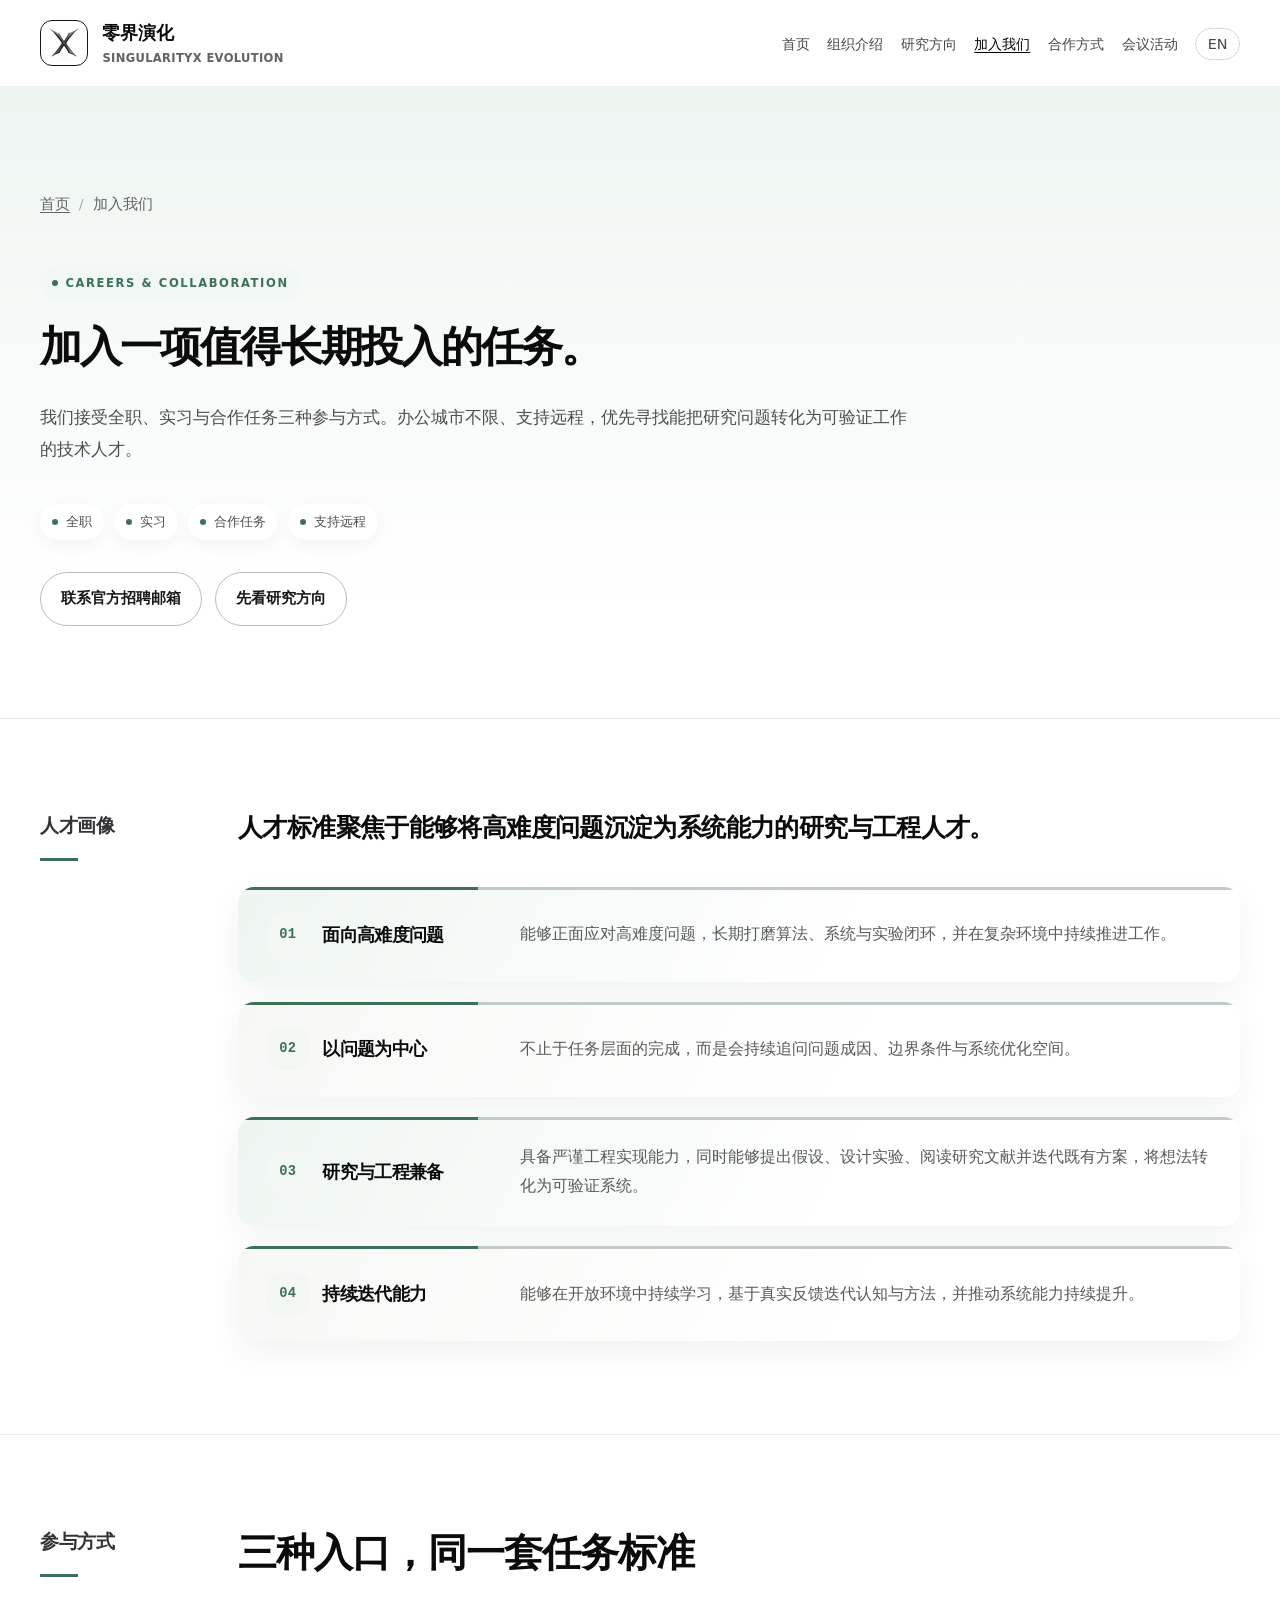
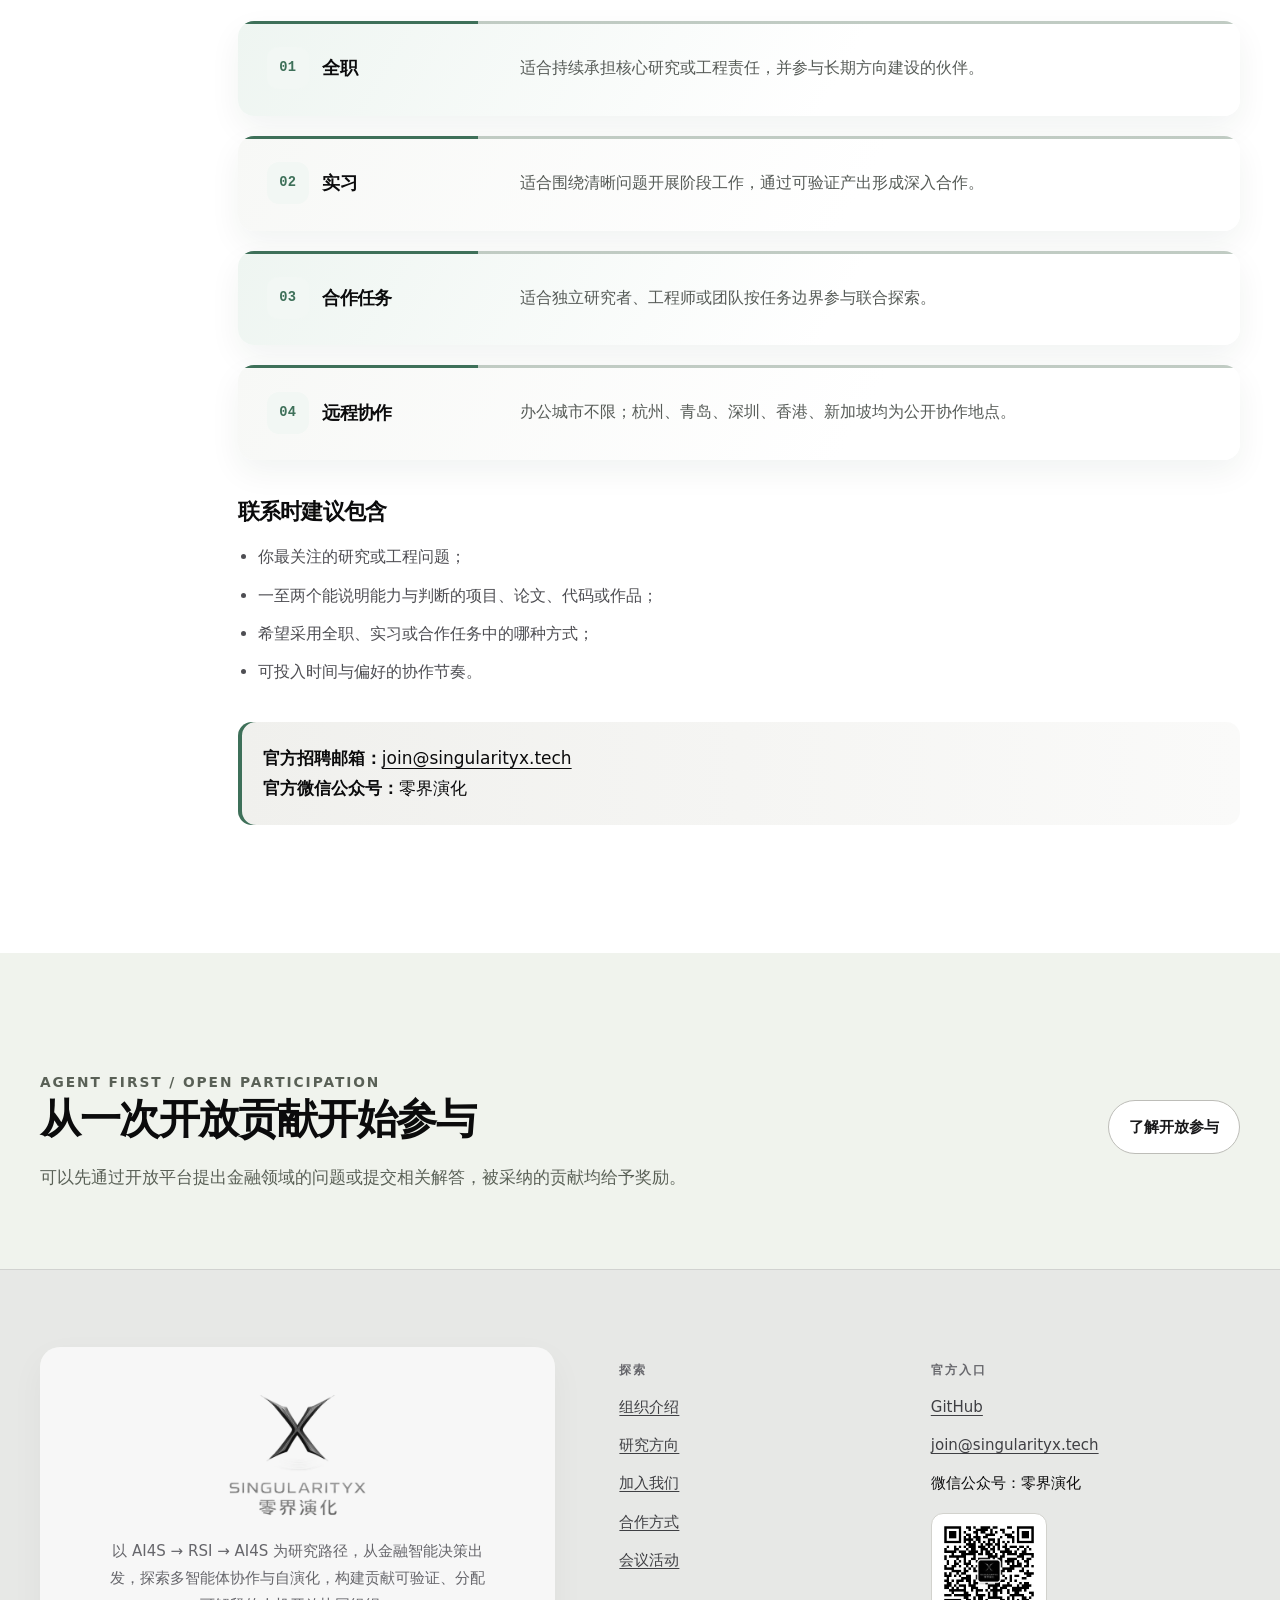
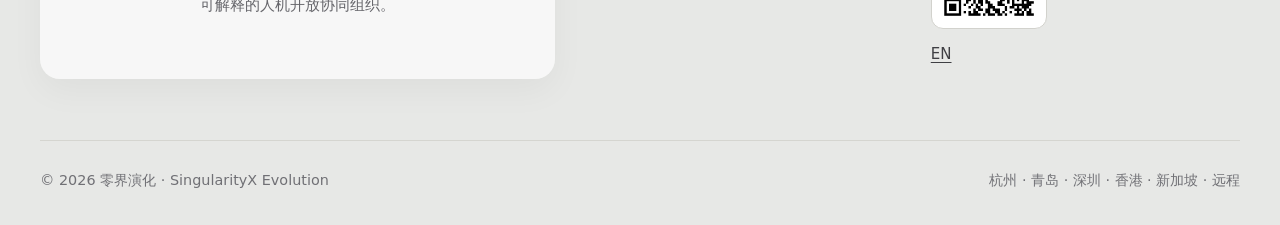
==== commit 5126c247: "Add files via upload" ====
--- a/careers/index.html
+++ b/careers/index.html
@@ -2,15 +2,15 @@
 <html lang="zh-CN"><head><meta charset="utf-8"><meta name="viewport" content="width=device-width,initial-scale=1">
   <title>零界演化</title><meta name="description" content="通过全职、实习或合作任务加入零界演化的研究与工程工作，支持远程协作。">
   <link rel="canonical" href="https://singularity-x.ai/careers/"><link rel="alternate" hreflang="zh-CN" href="https://singularity-x.ai/careers/"><link rel="alternate" hreflang="en" href="https://singularity-x.ai/en/careers/"><link rel="alternate" hreflang="x-default" href="https://singularity-x.ai/careers/">
-  <meta property="og:type" content="website"><meta property="og:locale" content="zh_CN"><meta property="og:locale:alternate" content="en_US"><meta property="og:site_name" content="零界演化 · SingularityX Evolution"><meta property="og:title" content="加入我们 | 零界演化"><meta property="og:description" content="通过全职、实习或合作任务加入零界演化的研究与工程工作，支持远程协作。"><meta property="og:url" content="https://singularity-x.ai/careers/"><meta property="og:image" content="https://singularity-x.ai/assets/social-preview.9b73e1.png"><meta property="og:image:width" content="1200"><meta property="og:image:height" content="630"><meta property="og:image:alt" content="零界演化 SingularityX Evolution">
-  <meta name="twitter:card" content="summary_large_image"><meta name="twitter:title" content="加入我们 | 零界演化"><meta name="twitter:description" content="通过全职、实习或合作任务加入零界演化的研究与工程工作，支持远程协作。"><meta name="twitter:image" content="https://singularity-x.ai/assets/social-preview.9b73e1.png"><meta name="theme-color" content="#fbfbf9">
-  <link rel="manifest" href="../site.webmanifest"><link rel="icon" href="../assets/favicon.ico" sizes="any"><link rel="icon" type="image/png" sizes="32x32" href="../assets/favicon-32.png"><link rel="apple-touch-icon" href="../assets/favicon-180.png"><link rel="preload" href="../assets/singularityx-mark.8f31a2.webp" as="image" type="image/webp" fetchpriority="high"><link rel="stylesheet" href="../assets/site.c8e42d.css"><script type="application/ld+json">{"@context":"https://schema.org","@graph":[{"@type":"Organization","@id":"https://singularity-x.ai/#organization","name":"零界演化","alternateName":"SingularityX Evolution","url":"https://singularity-x.ai/","logo":{"@type":"ImageObject","url":"https://singularity-x.ai/assets/singularityx-mark.8f31a2.webp","width":520,"height":487},"email":"join@singularityx.tech","sameAs":["https://github.com/SingularityX-Evolution"],"location":[{"@type":"Place","name":"杭州"},{"@type":"Place","name":"青岛"},{"@type":"Place","name":"深圳"},{"@type":"Place","name":"香港"},{"@type":"Place","name":"新加坡"}],"contactPoint":{"@type":"ContactPoint","contactType":"problem proposals, solutions and collaboration","email":"join@singularityx.tech","availableLanguage":["zh","en"]},"knowsAbout":["Controlled self-evolution","Multi-agent systems","Open research collaboration"],"description":"SingularityX Evolution connects research with an Agent First open platform for problem proposals and solutions."},{"@type":"WebSite","@id":"https://singularity-x.ai/#website","url":"https://singularity-x.ai/","name":"零界演化 · SingularityX Evolution","inLanguage":["zh-CN","en"],"publisher":{"@id":"https://singularity-x.ai/#organization"}},{"@type":"WebPage","@id":"https://singularity-x.ai/careers/#webpage","url":"https://singularity-x.ai/careers/","name":"加入我们 | 零界演化","description":"通过全职、实习或合作任务加入零界演化的研究与工程工作，支持远程协作。","inLanguage":"zh-CN","isPartOf":{"@id":"https://singularity-x.ai/#website"},"about":{"@id":"https://singularity-x.ai/#organization"}},{"@type":"BreadcrumbList","itemListElement":[{"@type":"ListItem","position":1,"name":"加入我们 | 零界演化","item":"https://singularity-x.ai/careers/"}]},{"@type":"ItemList","name":"零界演化参与方式","itemListElement":[{"@type":"ListItem","position":1,"name":"全职","url":"https://singularity-x.ai/careers/"},{"@type":"ListItem","position":2,"name":"实习","url":"https://singularity-x.ai/careers/"},{"@type":"ListItem","position":3,"name":"合作任务","url":"https://singularity-x.ai/careers/"}]},{"@type":"ItemList","name":"零界演化人才画像","itemListElement":[{"@type":"ListItem","position":1,"name":"面向高难度问题","url":"https://singularity-x.ai/careers/#talent-profile"},{"@type":"ListItem","position":2,"name":"以问题为中心","url":"https://singularity-x.ai/careers/#talent-profile"},{"@type":"ListItem","position":3,"name":"研究与工程兼备","url":"https://singularity-x.ai/careers/#talent-profile"},{"@type":"ListItem","position":4,"name":"持续迭代能力","url":"https://singularity-x.ai/careers/#talent-profile"}]}]}</script><link rel="stylesheet" href="../assets/agent-first.5f47a7eb.css"></head><body class="page-careers"><a class="skip-link" href="#main">跳到主要内容</a>
+  <meta property="og:type" content="website"><meta property="og:locale" content="zh_CN"><meta property="og:locale:alternate" content="en_US"><meta property="og:site_name" content="零界演化"><meta property="og:title" content="零界演化"><meta property="og:description" content="通过全职、实习或合作任务加入零界演化的研究与工程工作，支持远程协作。"><meta property="og:url" content="https://singularity-x.ai/careers/"><meta property="og:image" content="https://singularity-x.ai/assets/social-preview.9b73e1.png"><meta property="og:image:width" content="1200"><meta property="og:image:height" content="630"><meta property="og:image:alt" content="零界演化 SingularityX Evolution">
+  <meta name="twitter:card" content="summary_large_image"><meta name="twitter:title" content="零界演化"><meta name="twitter:description" content="通过全职、实习或合作任务加入零界演化的研究与工程工作，支持远程协作。"><meta name="twitter:image" content="https://singularity-x.ai/assets/social-preview.9b73e1.png"><meta name="theme-color" content="#fbfbf9">
+  <link rel="manifest" href="../site.webmanifest"><link rel="icon" href="../assets/favicon.ico" sizes="any"><link rel="icon" type="image/png" sizes="32x32" href="../assets/favicon-32.png"><link rel="apple-touch-icon" href="../assets/favicon-180.png"><link rel="preload" href="../assets/singularityx-mark.8f31a2.webp" as="image" type="image/webp" fetchpriority="high"><link rel="stylesheet" href="../assets/site.095702ab.css"><script type="application/ld+json">{"@context":"https://schema.org","@graph":[{"@type":"Organization","@id":"https://singularity-x.ai/#organization","name":"零界演化","alternateName":"SingularityX Evolution","url":"https://singularity-x.ai/","logo":{"@type":"ImageObject","url":"https://singularity-x.ai/assets/singularityx-mark.8f31a2.webp","width":520,"height":487},"email":"join@singularityx.tech","sameAs":["https://github.com/SingularityX-Evolution"],"location":[{"@type":"Place","name":"杭州"},{"@type":"Place","name":"青岛"},{"@type":"Place","name":"深圳"},{"@type":"Place","name":"香港"},{"@type":"Place","name":"新加坡"}],"contactPoint":{"@type":"ContactPoint","contactType":"problem proposals, solutions and collaboration","email":"join@singularityx.tech","availableLanguage":["zh","en"]},"knowsAbout":["AI for Science (AI4S)","Recursive Self-Improvement (RSI)","Multi-agent collaboration","Financial decision systems","Open human–AI collaboration","Verifiable contributions and explainable allocation"],"description":"以 AI4S → RSI → AI4S 为研究路径，从金融智能决策出发，探索多智能体协作与自演化，构建贡献可验证、分配可解释的人机开放协同组织。"},{"@type":"WebSite","@id":"https://singularity-x.ai/#website","url":"https://singularity-x.ai/","name":"零界演化","inLanguage":["zh-CN","en"],"publisher":{"@id":"https://singularity-x.ai/#organization"}},{"@type":"WebPage","@id":"https://singularity-x.ai/careers/#webpage","url":"https://singularity-x.ai/careers/","name":"加入我们 | 零界演化","description":"通过全职、实习或合作任务加入零界演化的研究与工程工作，支持远程协作。","inLanguage":"zh-CN","isPartOf":{"@id":"https://singularity-x.ai/#website"},"about":{"@id":"https://singularity-x.ai/#organization"}},{"@type":"BreadcrumbList","itemListElement":[{"@type":"ListItem","position":1,"name":"加入我们 | 零界演化","item":"https://singularity-x.ai/careers/"}]},{"@type":"ItemList","name":"零界演化参与方式","itemListElement":[{"@type":"ListItem","position":1,"name":"全职","url":"https://singularity-x.ai/careers/"},{"@type":"ListItem","position":2,"name":"实习","url":"https://singularity-x.ai/careers/"},{"@type":"ListItem","position":3,"name":"合作任务","url":"https://singularity-x.ai/careers/"}]},{"@type":"ItemList","name":"零界演化人才画像","itemListElement":[{"@type":"ListItem","position":1,"name":"面向高难度问题","url":"https://singularity-x.ai/careers/#talent-profile"},{"@type":"ListItem","position":2,"name":"以问题为中心","url":"https://singularity-x.ai/careers/#talent-profile"},{"@type":"ListItem","position":3,"name":"研究与工程兼备","url":"https://singularity-x.ai/careers/#talent-profile"},{"@type":"ListItem","position":4,"name":"持续迭代能力","url":"https://singularity-x.ai/careers/#talent-profile"}]}]}</script><link rel="stylesheet" href="../assets/agent-first.5f47a7eb.css"></head><body class="page-careers"><a class="skip-link" href="#main">跳到主要内容</a>
   <header class="site-header"><div class="header-inner">
     <a class="brand" href="../index.html" aria-label="零界演化首页"><img src="../assets/singularityx-mark.8f31a2.webp" width="520" height="487" alt="" fetchpriority="high"><span>零界演化<small>SingularityX Evolution</small></span></a>
-    <nav class="primary-nav" aria-label="主要导航"><ul><li><a href="../research/index.html">研究方向</a></li><li><a href="../organization/index.html">组织机制</a></li><li><a href="../careers/index.html" aria-current="page">加入我们</a></li><li><a href="../collaboration/index.html">合作方式</a></li><li><a href="../events/index.html">会议活动</a></li><li><a class="lang-link" href="../en/careers/index.html" hreflang="en">EN</a></li></ul></nav>
-    <details class="mobile-nav"><summary aria-label="打开导航菜单">菜单</summary><ul><li><a href="../research/index.html">研究方向</a></li><li><a href="../organization/index.html">组织机制</a></li><li><a href="../careers/index.html">加入我们</a></li><li><a href="../collaboration/index.html">合作方式</a></li><li><a href="../events/index.html">会议活动</a></li><li><a href="../en/careers/index.html">EN</a></li></ul></details>
-  </div></header><main id="main"><section class="page-hero"><div class="shell"><nav class="breadcrumbs" aria-label="面包屑"><ol><li><a href="../index.html">首页</a></li><li aria-current="page">加入我们</li></ol></nav><p class="eyebrow">Careers &amp; Collaboration</p><h1>加入一项值得长期投入的任务。</h1><p class="hero-lede">我们接受全职、实习与合作任务三种参与方式。办公城市不限、支持远程，优先寻找能把研究问题转化为可验证工作的技术人才。</p><div class="page-facts" aria-label="参与方式"><span>全职</span><span>实习</span><span>合作任务</span><span>支持远程</span></div><div class="cta-row"><a class="button button--dark" href="mailto:join@singularityx.tech">联系官方招聘邮箱</a><a class="button button--light" href="../research/index.html">先看研究方向</a></div></div></section><section class="section section--soft" id="talent-profile"><div class="shell prose-grid"><div><h2>人才画像</h2></div><div class="prose"><h2>人才标准聚焦于能够将高难度问题沉淀为系统能力的研究与工程人才。</h2><div class="task-list persona-grid"><article class="task"><h3>面向高难度问题</h3><p>能够正面应对高难度问题，长期打磨算法、系统与实验闭环，并在复杂环境中持续推进工作。</p></article><article class="task"><h3>以问题为中心</h3><p>不止于任务层面的完成，而是会持续追问问题成因、边界条件与系统优化空间。</p></article><article class="task"><h3>研究与工程兼备</h3><p>具备严谨工程实现能力，同时能够提出假设、设计实验、阅读研究文献并迭代既有方案，将想法转化为可验证系统。</p></article><article class="task"><h3>持续迭代能力</h3><p>能够在开放环境中持续学习，基于真实反馈迭代认知与方法，并推动系统能力持续提升。</p></article></div></div></div></section><section class="section"><div class="shell prose-grid"><div><h2>参与方式</h2></div><div class="prose"><h2>三种入口，同一套任务标准</h2><div class="task-list"><article class="task"><h3>全职</h3><p>适合持续承担核心研究或工程责任，并参与长期方向建设的伙伴。</p></article><article class="task"><h3>实习</h3><p>适合围绕清晰问题开展阶段工作，通过可验证产出形成深入合作。</p></article><article class="task"><h3>合作任务</h3><p>适合独立研究者、工程师或团队按任务边界参与联合探索。</p></article><article class="task"><h3>远程协作</h3><p>办公城市不限；杭州、青岛、深圳、香港、新加坡均为公开协作地点。</p></article></div><h3>联系时建议包含</h3><ul><li>你最关注的研究或工程问题；</li><li>一至两个能说明能力与判断的项目、论文、代码或作品；</li><li>希望采用全职、实习或合作任务中的哪种方式；</li><li>可投入时间与偏好的协作节奏。</li></ul><div class="callout"><strong>官方招聘邮箱：</strong><a href="mailto:join@singularityx.tech">join@singularityx.tech</a><br><strong>官方微信公众号：</strong>零界演化</div></div></div></section><section class="af-section af-wash"><div class="shell af-submit"><div><p class="eyebrow">AGENT FIRST / OPEN PARTICIPATION</p><h2>从一次开放贡献开始参与</h2><p>可以先通过开放平台提出问题或提交解答，被采纳的贡献均给予奖励。</p></div><a href="../index.html#main" class="button button--dark">了解开放参与</a></div></section></main><footer class="site-footer"><div class="shell"><div class="footer-grid">
-    <div class="footer-brand"><img src="../assets/singularityx-lockup.17c4b8.webp" width="1400" height="1233" loading="lazy" alt="SingularityX 零界演化"><p>Agent First 开放问题与解答平台。让有价值的问题、可验证的解答与贡献奖励连接起来。</p></div>
-    <div><p class="kicker">探索</p><ul class="footer-links"><li><a href="../research/index.html">研究方向</a></li><li><a href="../organization/index.html">组织机制</a></li><li><a href="../careers/index.html">加入我们</a></li><li><a href="../collaboration/index.html">合作方式</a></li><li><a href="../events/index.html">会议活动</a></li></ul></div>
+    <nav class="primary-nav" aria-label="主要导航"><ul><li><a class="nav-home" href="../index.html">首页</a></li><li><a href="../organization/index.html">组织介绍</a></li><li><a href="../research/index.html">研究方向</a></li><li><a href="../careers/index.html" aria-current="page">加入我们</a></li><li><a href="../collaboration/index.html">合作方式</a></li><li><a href="../events/index.html">会议活动</a></li><li><a class="lang-link" href="../en/careers/index.html" hreflang="en">EN</a></li></ul></nav>
+    <details class="mobile-nav"><summary aria-label="打开导航菜单">菜单</summary><ul><li><a class="nav-home" href="../index.html">首页</a></li><li><a href="../organization/index.html">组织介绍</a></li><li><a href="../research/index.html">研究方向</a></li><li><a href="../careers/index.html">加入我们</a></li><li><a href="../collaboration/index.html">合作方式</a></li><li><a href="../events/index.html">会议活动</a></li><li><a href="../en/careers/index.html">EN</a></li></ul></details>
+  </div></header><main id="main"><section class="page-hero"><div class="shell"><nav class="breadcrumbs" aria-label="面包屑"><ol><li><a href="../index.html">首页</a></li><li aria-current="page">加入我们</li></ol></nav><p class="eyebrow">Careers &amp; Collaboration</p><h1>加入一项值得长期投入的任务。</h1><p class="hero-lede">我们接受全职、实习与合作任务三种参与方式。办公城市不限、支持远程，优先寻找能把研究问题转化为可验证工作的技术人才。</p><div class="page-facts" aria-label="参与方式"><span>全职</span><span>实习</span><span>合作任务</span><span>支持远程</span></div><div class="cta-row"><a class="button button--dark" href="mailto:join@singularityx.tech">联系官方招聘邮箱</a><a class="button button--light" href="../research/index.html">先看研究方向</a></div></div></section><section class="section section--soft" id="talent-profile"><div class="shell prose-grid"><div><h2>人才画像</h2></div><div class="prose"><h2>人才标准聚焦于能够将高难度问题沉淀为系统能力的研究与工程人才。</h2><div class="task-list persona-grid"><article class="task"><h3>面向高难度问题</h3><p>能够正面应对高难度问题，长期打磨算法、系统与实验闭环，并在复杂环境中持续推进工作。</p></article><article class="task"><h3>以问题为中心</h3><p>不止于任务层面的完成，而是会持续追问问题成因、边界条件与系统优化空间。</p></article><article class="task"><h3>研究与工程兼备</h3><p>具备严谨工程实现能力，同时能够提出假设、设计实验、阅读研究文献并迭代既有方案，将想法转化为可验证系统。</p></article><article class="task"><h3>持续迭代能力</h3><p>能够在开放环境中持续学习，基于真实反馈迭代认知与方法，并推动系统能力持续提升。</p></article></div></div></div></section><section class="section"><div class="shell prose-grid"><div><h2>参与方式</h2></div><div class="prose"><h2>三种入口，同一套任务标准</h2><div class="task-list"><article class="task"><h3>全职</h3><p>适合持续承担核心研究或工程责任，并参与长期方向建设的伙伴。</p></article><article class="task"><h3>实习</h3><p>适合围绕清晰问题开展阶段工作，通过可验证产出形成深入合作。</p></article><article class="task"><h3>合作任务</h3><p>适合独立研究者、工程师或团队按任务边界参与联合探索。</p></article><article class="task"><h3>远程协作</h3><p>办公城市不限；杭州、青岛、深圳、香港、新加坡均为公开协作地点。</p></article></div><h3>联系时建议包含</h3><ul><li>你最关注的研究或工程问题；</li><li>一至两个能说明能力与判断的项目、论文、代码或作品；</li><li>希望采用全职、实习或合作任务中的哪种方式；</li><li>可投入时间与偏好的协作节奏。</li></ul><div class="callout"><strong>官方招聘邮箱：</strong><a href="mailto:join@singularityx.tech">join@singularityx.tech</a><br><strong>官方微信公众号：</strong>零界演化</div></div></div></section><section class="af-section af-wash"><div class="shell af-submit"><div><p class="eyebrow">AGENT FIRST / OPEN PARTICIPATION</p><h2>从一次开放贡献开始参与</h2><p>可以先通过开放平台提出金融领域的问题或提交相关解答，被采纳的贡献均给予奖励。</p></div><a href="../index.html#main" class="button button--dark">了解开放参与</a></div></section></main><footer class="site-footer"><div class="shell"><div class="footer-grid">
+    <div class="footer-brand"><img src="../assets/singularityx-lockup.17c4b8.webp" width="1400" height="1233" loading="lazy" alt="SingularityX 零界演化"><p>以 AI4S → RSI → AI4S 为研究路径，从金融智能决策出发，探索多智能体协作与自演化，构建贡献可验证、分配可解释的人机开放协同组织。</p></div>
+    <div><p class="kicker">探索</p><ul class="footer-links"><li><a href="../organization/index.html">组织介绍</a></li><li><a href="../research/index.html">研究方向</a></li><li><a href="../careers/index.html">加入我们</a></li><li><a href="../collaboration/index.html">合作方式</a></li><li><a href="../events/index.html">会议活动</a></li></ul></div>
     <div><p class="kicker">官方入口</p><ul class="footer-links"><li><a href="https://github.com/SingularityX-Evolution" rel="me">GitHub</a></li><li><a href="mailto:join@singularityx.tech">join@singularityx.tech</a></li><li>微信公众号：零界演化</li><li class="wechat-qr"><img src="../assets/wechat-qrcode.a854b3.jpg" width="258" height="258" loading="lazy" alt="微信公众号二维码"></li><li><a href="../en/careers/index.html" lang="en">EN</a></li></ul></div>
   </div><div class="footer-meta"><span>© <span data-year>2026</span> 零界演化 · SingularityX Evolution</span><span>杭州 · 青岛 · 深圳 · 香港 · 新加坡 · 远程</span></div></div></footer><script src="../assets/site.7a19c2.js" defer></script></body></html>
--- a/assets/site.095702ab.css
+++ b/assets/site.095702ab.css
@@ -0,0 +1,943 @@
+:root {
+  color-scheme: light;
+  --ink: #0a0a0a;
+  --muted: #5b5b5b;
+  --soft: #f3f3f1;
+  --line: #d9d9d4;
+  --paper: #fbfbf9;
+  --white: #fff;
+  --max: 1320px;
+  --radius: 24px;
+  --shadow: 0 24px 80px rgba(0,0,0,.08);
+  font-family: Inter, ui-sans-serif, system-ui, -apple-system, BlinkMacSystemFont, "Segoe UI", "PingFang SC", "Hiragino Sans GB", "Microsoft YaHei", sans-serif;
+}
+* { box-sizing: border-box; }
+html { scroll-behavior: smooth; }
+body { margin: 0; color: var(--ink); background: var(--paper); font-size: 17px; line-height: 1.68; }
+img { display: block; max-width: 100%; height: auto; }
+a { color: inherit; text-decoration-thickness: .08em; text-underline-offset: .22em; }
+button, summary { font: inherit; }
+:focus-visible { outline: 3px solid #1d6fff; outline-offset: 4px; }
+.skip-link { position: fixed; z-index: 1000; left: 1rem; top: 1rem; transform: translateY(-160%); padding: .75rem 1rem; border-radius: 999px; color: #fff; background: #000; }
+.skip-link:focus { transform: none; }
+.site-header { position: sticky; top: 0; z-index: 50; border-bottom: 1px solid rgba(10,10,10,.08); background: rgba(251,251,249,.9); backdrop-filter: blur(18px); }
+.header-inner { width: min(calc(100% - 2rem), var(--max)); min-height: 72px; margin: auto; display: flex; align-items: center; gap: 1.5rem; }
+.brand { display: inline-flex; align-items: center; gap: .75rem; text-decoration: none; font-weight: 760; letter-spacing: -.02em; white-space: nowrap; }
+.brand img { width: 36px; height: 34px; object-fit: contain; }
+.brand small { display: block; margin-top: -.2rem; color: var(--muted); font-size: .74rem; letter-spacing: .07em; text-transform: uppercase; }
+.primary-nav { margin-left: auto; }
+.primary-nav ul { display: flex; align-items: center; gap: 1.15rem; list-style: none; padding: 0; margin: 0; }
+.primary-nav a { color: #333; font-size: .96rem; text-decoration: none; }
+.primary-nav a:hover, .primary-nav a[aria-current="page"] { color: #000; text-decoration: underline; }
+.primary-nav a.nav-home, .primary-nav a.nav-home:hover { text-decoration: none; }
+.lang-link { padding: .48rem .8rem; border: 1px solid var(--line); border-radius: 999px; }
+.mobile-nav { display: none; margin-left: auto; position: relative; }
+.mobile-nav summary { cursor: pointer; list-style: none; padding: .5rem .75rem; border: 1px solid var(--line); border-radius: 999px; }
+.mobile-nav summary::-webkit-details-marker { display: none; }
+.mobile-nav ul { position: absolute; right: 0; top: 3rem; min-width: 230px; list-style: none; padding: .6rem; margin: 0; border: 1px solid var(--line); border-radius: 18px; background: #fff; box-shadow: var(--shadow); }
+.mobile-nav a { display: block; padding: .62rem .72rem; border-radius: 10px; text-decoration: none; }
+.mobile-nav a:hover { background: var(--soft); }
+main { overflow: clip; }
+.shell { width: min(calc(100% - 2rem), var(--max)); margin-inline: auto; }
+.home-page .site-header { display: none; }
+.home-hero { position: relative; min-height: 100svh; display: grid; place-items: start center; overflow: hidden; padding: clamp(2rem,4.5vh,3.5rem) 1.5rem clamp(3.5rem,7vh,6rem); background: #fafafa; isolation: isolate; }
+.home-hero::before { content: ""; position: absolute; z-index: -2; inset: 0; background: radial-gradient(circle at 50% 28%,rgba(255,255,255,.98) 0 19%,rgba(250,250,250,.72) 48%,rgba(245,245,245,.92) 100%); }
+.home-hero::after { content: ""; position: absolute; z-index: -1; inset: 0; opacity: .12; pointer-events: none; background-image: linear-gradient(120deg,rgba(0,0,0,.018) 1px,transparent 1px),linear-gradient(30deg,rgba(0,0,0,.014) 1px,transparent 1px); background-size: 4px 4px,7px 7px; mask-image: radial-gradient(circle at center,#000,transparent 78%); }
+.home-hero__inner { width: min(100%,1180px); display: flex; flex-direction: column; align-items: center; text-align: center; }
+.home-hero__lockup { width: clamp(310px,34vw,670px); mix-blend-mode: multiply; }
+.home-hero__title { max-width: none; margin: clamp(.8rem,2vh,1.6rem) 0 1.25rem; color: #090b0e; font-family: "Arial Narrow","Roboto Condensed","Helvetica Neue",Arial,sans-serif; font-size: clamp(2.15rem,3.45vw,4.05rem); font-stretch: condensed; font-weight: 850; line-height: 1.06; letter-spacing: .075em; text-transform: uppercase; }
+.home-hero__intro { max-width: 1140px; margin: 0; color: #44484e; font-size: clamp(1.08rem,1.45vw,1.72rem); line-height: 1.9; letter-spacing: .01em; text-wrap: balance; }
+.hero { position: relative; min-height: 760px; display: grid; align-items: center; padding: 7rem 0 5rem; }
+.hero::before { content: ""; position: absolute; inset: 0; pointer-events: none; background-image: linear-gradient(rgba(0,0,0,.04) 1px,transparent 1px),linear-gradient(90deg,rgba(0,0,0,.04) 1px,transparent 1px); background-size: 52px 52px; mask-image: linear-gradient(to bottom,#000,transparent 92%); }
+.hero-grid { position: relative; display: grid; grid-template-columns: minmax(0,1.25fr) minmax(300px,.75fr); gap: 4rem; align-items: center; }
+.eyebrow { margin: 0 0 1rem; color: var(--muted); font-size: .86rem; font-weight: 700; letter-spacing: .14em; text-transform: uppercase; }
+h1,h2,h3 { margin-top: 0; line-height: 1.15; letter-spacing: -.04em; overflow-wrap: anywhere; text-wrap: balance; }
+h1 { max-width: 900px; margin-bottom: 1.6rem; font-size: clamp(3.35rem,6.2vw,5.8rem); font-weight: 820; }
+.hero-lede { max-width: 700px; margin: 0 0 2rem; color: #343434; font-size: clamp(1.1rem,1.6vw,1.28rem); line-height: 1.75; }
+.cta-row { display: flex; flex-wrap: wrap; gap: .8rem; }
+.button { display: inline-flex; align-items: center; justify-content: center; min-height: 48px; padding: .72rem 1.15rem; border: 1px solid #111; border-radius: 999px; text-decoration: none; font-weight: 700; }
+.button--dark { color: #fff; background: #0a0a0a; }
+.button--light { background: rgba(255,255,255,.6); }
+.button:hover { transform: translateY(-2px); box-shadow: 0 12px 28px rgba(0,0,0,.12); }
+.hero-mark { position: relative; aspect-ratio: 1; display: grid; place-items: center; border: 1px solid var(--line); border-radius: 50%; background: rgba(255,255,255,.72); box-shadow: var(--shadow); }
+.hero-mark::before,.hero-mark::after { content: ""; position: absolute; inset: 8%; border: 1px solid rgba(0,0,0,.1); border-radius: 50%; }
+.hero-mark::after { inset: 22%; }
+.hero-mark img { position: relative; width: 63%; mix-blend-mode: multiply; }
+.research-hero { min-height: 720px; border-bottom: 1px solid var(--line); }
+.research-hero .hero-grid { grid-template-columns: minmax(0,1.5fr) minmax(280px,.5fr); gap: 2.5rem; }
+.research-hero .breadcrumbs { margin-bottom: 2.2rem; }
+.research-hero h1 { max-width: 940px; font-size: clamp(2.9rem,4.7vw,4.6rem); }
+.research-hero .hero-lede { max-width: 880px; }
+.signal { position: absolute; width: 10px; height: 10px; border-radius: 50%; background: #0a0a0a; box-shadow: 0 0 0 8px rgba(0,0,0,.08); }
+.signal--a { top: 11%; right: 24%; }
+.signal--b { bottom: 18%; left: 11%; }
+.trust-strip { border-block: 1px solid var(--line); background: #fff; }
+.trust-grid { display: grid; grid-template-columns: repeat(5,1fr); }
+.trust-item { padding: 1.1rem; border-right: 1px solid var(--line); text-align: center; font-size: .96rem; }
+.trust-item:last-child { border-right: 0; }
+.section { padding: 7rem 0; }
+.section--dark { color: #fff; background: #0a0a0a; }
+.section--soft { background: var(--soft); }
+.section-head { display: grid; grid-template-columns: .55fr 1.45fr; gap: 2rem; margin-bottom: 3.5rem; }
+.section-head > * { min-width: 0; }
+.section-head h2 { margin-bottom: .65rem; font-size: clamp(2.35rem,4vw,4.25rem); line-height: 1.14; }
+.section-head p { max-width: 720px; margin: 0; color: var(--muted); font-size: 1.12rem; line-height: 1.75; }
+.section--dark .section-head p { color: #bdbdbd; }
+.kicker { font-weight: 780; letter-spacing: .1em; text-transform: uppercase; font-size: 1rem; }
+.card-grid { display: grid; grid-template-columns: repeat(3,1fr); gap: 1rem; }
+.card { position: relative; min-height: 260px; padding: 1.6rem; overflow: hidden; border: 1px solid var(--line); border-radius: var(--radius); background: rgba(255,255,255,.76); }
+.card h3 { margin-bottom: .8rem; font-size: 1.55rem; }
+.card p { color: var(--muted); font-size: 1.02rem; }
+.card a.stretched::after { content: ""; position: absolute; inset: 0; }
+.card-index { display: block; margin-bottom: 4rem; color: #777; font: 700 .82rem/1 ui-monospace,SFMono-Regular,Consolas,monospace; }
+.card-arrow { position: absolute; right: 1.35rem; bottom: 1.15rem; font-size: 1.5rem; }
+.section--dark .card { border-color: #303030; background: #151515; }
+.section--dark .card p { color: #bdbdbd; }
+.priority-grid { display: grid; grid-template-columns: 1.4fr .8fr .8fr; gap: 1rem; }
+.priority { padding: 2rem; border: 1px solid var(--line); border-radius: var(--radius); background: #fff; }
+.priority:first-child { color: #fff; background: #0a0a0a; }
+.priority .num { display: block; margin-bottom: 5rem; font: 700 .84rem/1 ui-monospace,SFMono-Regular,Consolas,monospace; opacity: .7; }
+.priority h3 { font-size: clamp(1.5rem,3vw,2.4rem); }
+.priority p { margin-bottom: 0; color: var(--muted); }
+.priority:first-child p { color: #c8c8c8; }
+.event-grid { display: grid; grid-template-columns: repeat(3,1fr); gap: 1rem; }
+.event-card { position: relative; display: flex; min-height: 360px; flex-direction: column; padding: 1.6rem; border: 1px solid #303030; border-radius: var(--radius); background: #151515; text-decoration: none; transition: transform .2s ease,border-color .2s ease; }
+.event-card:hover { transform: translateY(-5px); border-color: #8c8c8c; }
+.badge { align-self: flex-start; padding: .38rem .64rem; border: 1px solid #777; border-radius: 999px; font-size: .84rem; }
+.event-card time { display: block; margin: auto 0 1rem; color: #aaa; font-size: .94rem; }
+.event-card h3 { margin-bottom: .8rem; font-size: 1.6rem; }
+.event-card p { color: #c5c5c5; font-size: 1.02rem; }
+.statement { display: grid; grid-template-columns: 1fr 1fr; gap: 3rem; align-items: center; }
+.statement h2 { font-size: clamp(2.65rem,4.8vw,4.8rem); line-height: 1.14; }
+.statement-copy { padding-left: 2rem; border-left: 1px solid var(--line); }
+.statement-copy p { color: var(--muted); font-size: 1.12rem; }
+.faq { display: grid; gap: .75rem; max-width: 1050px; margin-left: auto; }
+.faq details { border: 1px solid var(--line); border-radius: 18px; background: #fff; }
+.faq summary { cursor: pointer; padding: 1.2rem 1.35rem; font-weight: 760; }
+.faq details p { margin: 0; padding: 0 1.35rem 1.35rem; color: var(--muted); }
+.page-hero { padding: 7rem 0 4rem; border-bottom: 1px solid var(--line); }
+.page-hero h1 { max-width: 980px; font-size: clamp(2.9rem,5.2vw,5rem); line-height: 1.14; }
+.page-hero .hero-lede { max-width: 850px; }
+.breadcrumbs { margin: 0 0 3rem; color: var(--muted); font-size: .92rem; }
+.breadcrumbs ol { display: flex; flex-wrap: wrap; gap: .55rem; list-style: none; margin: 0; padding: 0; }
+.breadcrumbs li:not(:last-child)::after { content: "/"; margin-left: .55rem; color: #aaa; }
+.prose-grid { display: grid; grid-template-columns: minmax(220px,.4fr) minmax(0,1.6fr); gap: clamp(3rem,5vw,5.5rem); }
+.prose-grid h2 { position: static; top: auto; font-size: clamp(1.55rem,2vw,1.85rem); line-height: 1.32; font-weight: 820; letter-spacing: -.025em; }
+.prose h2 { font-size: clamp(2rem,4vw,3.5rem); }
+.prose h3 { margin-top: 2.4rem; font-size: 1.45rem; }
+.prose p,.prose li { color: #3e3e3e; font-size: 1.04rem; line-height: 1.75; }
+.prose ul { padding-left: 1.2rem; }
+.fact-list { display: grid; grid-template-columns: repeat(2,1fr); gap: 1rem; padding: 0; list-style: none; }
+.fact-list li { padding: 1.2rem; border: 1px solid var(--line); border-radius: 16px; background: #fff; }
+.callout { margin: 2rem 0; padding: 1.4rem; border-left: 4px solid #111; background: #fff; }
+.formula-grid { display: grid; grid-template-columns: repeat(2,1fr); gap: 1rem; margin: 2rem 0; }
+.formula-card { padding: 1.5rem; border: 1px solid var(--line); border-radius: 18px; background: #0a0a0a; color: #fff; }
+.formula-card h3 { margin-bottom: 1.2rem; color: #aaa; font-size: .88rem; letter-spacing: .08em; text-transform: uppercase; }
+.formula-card p { margin: 0; color: #ddd; font-size: 1.08rem; }
+.formula-card strong { color: #fff; }
+.task-list { display: grid; grid-template-columns: repeat(2,1fr); gap: 1rem; }
+.task { padding: 1.4rem; border: 1px solid var(--line); border-radius: 18px; background: #fff; }
+.task h3 { font-size: 1.25rem; }
+.task p { margin-bottom: 0; font-size: 1.02rem; }
+.site-footer { padding: 5rem 0 2rem; color: #fff; background: #0a0a0a; }
+.footer-grid { display: grid; grid-template-columns: 1.2fr repeat(2,.7fr); gap: 3rem; }
+.footer-brand img { width: 190px; filter: invert(1); mix-blend-mode: screen; }
+.footer-brand p { max-width: 440px; color: #aaa; }
+.footer-links { list-style: none; margin: 0; padding: 0; }
+.footer-links li { margin-bottom: .55rem; }
+.footer-links a { color: #d8d8d8; }
+.footer-meta { display: flex; justify-content: space-between; gap: 1rem; margin-top: 4rem; padding-top: 1.5rem; border-top: 1px solid #2d2d2d; color: #aaa; font-size: .9rem; }
+@media (max-width:980px) {
+  .primary-nav { display:none; }
+  .mobile-nav { display:block; }
+  .hero { min-height:auto; }
+  .hero-grid,.statement,.section-head,.prose-grid { grid-template-columns:1fr; }
+  .research-hero .hero-grid { grid-template-columns:1fr; }
+  .hero-mark { width:min(78vw,420px); margin:1rem auto 0; }
+  .research-hero { min-height:auto; }
+  .card-grid,.event-grid { grid-template-columns:1fr 1fr; }
+  .priority-grid { grid-template-columns:1fr 1fr; }
+  .priority:first-child { grid-column:1/-1; }
+  .prose-grid h2 { position:static; }
+}
+@media (max-width:650px) {
+  .header-inner { min-height:64px; }
+  .brand small { display:none; }
+  .hero { padding-top:5rem; }
+  .home-hero { min-height:100svh; place-items:center; padding:2rem 1.15rem 3.25rem; }
+  .home-hero__lockup { width:min(88vw,430px); }
+  .home-hero__title { margin-top:1rem; font-size:clamp(1.7rem,8vw,2.35rem); letter-spacing:.045em; }
+  .home-hero__intro { max-width:35rem; font-size:1rem; line-height:1.8; }
+  .research-hero { padding-top:3.5rem; }
+  .research-hero h1 { font-size:clamp(2.25rem,9.5vw,3.2rem); }
+  h1 { font-size:clamp(2.65rem,11.5vw,3.8rem); line-height:1.16; }
+  .page-hero h1 { font-size:clamp(2.5rem,10vw,3.55rem); }
+  .section-head h2 { font-size:clamp(2.1rem,9vw,3rem); }
+  .statement h2 { font-size:clamp(2.35rem,10vw,3.35rem); }
+  .section { padding:5rem 0; }
+  .card-grid,.event-grid,.priority-grid,.fact-list,.task-list,.formula-grid,.footer-grid { grid-template-columns:1fr; }
+  .trust-grid { grid-template-columns:1fr 1fr; }
+  .trust-item { border-bottom:1px solid var(--line); }
+  .trust-item:last-child { grid-column:1/-1; }
+  .statement-copy { padding-left:0; border-left:0; }
+  .footer-meta { flex-direction:column; }
+}
+@media (prefers-reduced-motion:reduce) {
+  html { scroll-behavior:auto; }
+  *,*::before,*::after { scroll-behavior:auto!important; animation-duration:.001ms!important; transition-duration:.001ms!important; }
+}
+@media print {
+  .site-header,.mobile-nav,.cta-row { display:none; }
+  body { background:#fff; }
+  .section { padding:2rem 0; }
+}
+
+/* Refined editorial layout */
+:root {
+  --ink: #0b0b0c;
+  --muted: #626266;
+  --soft: #f5f5f3;
+  --line: #e2e2de;
+  --paper: #ffffff;
+  --max: 1200px;
+  --radius: 18px;
+  --shadow: 0 18px 55px rgba(0,0,0,.055);
+}
+body { background: var(--paper); font-size: 17px; line-height: 1.78; }
+.shell { width: min(calc(100% - 4rem),var(--max)); }
+.site-header { border-bottom-color: rgba(10,10,10,.07); background: rgba(255,255,255,.92); }
+.home-page .site-header { display: block; }
+.header-inner { width: min(calc(100% - 4rem),var(--max)); min-height: 84px; gap: 2rem; }
+.brand { gap: .7rem; font-size: .96rem; letter-spacing: 0; }
+.brand img { width: 31px; height: 30px; }
+.brand small { margin-top: -.15rem; font-size: .65rem; letter-spacing: .09em; }
+.primary-nav ul { gap: 1.65rem; }
+.primary-nav a { color: #46464a; font-size: .9rem; }
+.lang-link { padding: .42rem .72rem; border-color: #d7d7d3; }
+
+.home-hero { min-height: calc(100svh - 84px); place-items: center; padding: 5rem 2rem 7rem; border-bottom: 1px solid var(--line); background: #fafafa; }
+.home-hero::before { background: radial-gradient(circle at 50% 28%,#fff 0 18%,rgba(255,255,255,.84) 44%,rgba(246,246,244,.92) 100%); }
+.home-hero::after { opacity: .07; }
+.home-hero__inner { width: min(100%,1000px); }
+.home-hero__lockup { width: clamp(300px,26vw,500px); }
+.home-hero__title { margin: 1.3rem 0 1.65rem; font-size: clamp(2.35rem,3.1vw,3.65rem); letter-spacing: .085em; }
+.home-hero__intro { max-width: 900px; color: #49494e; font-size: clamp(1.08rem,1.25vw,1.34rem); line-height: 2; }
+
+.hero { min-height: 680px; padding: 8rem 0 7rem; border-bottom: 1px solid var(--line); }
+.hero::before { background-image: radial-gradient(circle at 76% 46%,rgba(0,0,0,.045),transparent 31%); mask-image: none; }
+.hero-grid { grid-template-columns: minmax(0,1.35fr) minmax(260px,.65fr); gap: clamp(4rem,8vw,8rem); }
+.hero h1 { max-width: 820px; margin-bottom: 1.9rem; font-size: clamp(3.25rem,5.35vw,5.25rem); }
+.hero-lede { max-width: 760px; margin-bottom: 2.4rem; color: #4d4d51; font-size: clamp(1.08rem,1.35vw,1.2rem); line-height: 1.85; }
+.hero-mark { border: 0; border-radius: 0; background: transparent; box-shadow: none; }
+.hero-mark::before,.hero-mark::after,.signal { display: none; }
+.hero-mark img { width: 74%; margin: auto; }
+
+.trust-strip { background: #fff; }
+.trust-grid { width: min(calc(100% - 4rem),var(--max)); }
+.trust-item { padding: 1.35rem 1rem; color: #55555a; font-size: .9rem; letter-spacing: .06em; }
+
+.section { padding: 9rem 0; }
+.section-head { grid-template-columns: 220px minmax(0,1fr); gap: clamp(4rem,8vw,7rem); margin-bottom: 5rem; }
+.section-head h2 { max-width: 820px; margin-bottom: 1rem; font-size: clamp(2.65rem,4vw,4rem); line-height: 1.18; }
+.section-head p { max-width: 720px; font-size: 1.06rem; line-height: 1.85; }
+.kicker { color: #6b6b70; font-size: .78rem; letter-spacing: .16em; }
+.section--dark .kicker { color: #929297; }
+
+.card-grid { grid-template-columns: repeat(2,minmax(0,1fr)); gap: 1.5rem; }
+.card { min-height: 230px; padding: 2.2rem; border-color: var(--line); border-radius: var(--radius); background: #fff; box-shadow: 0 1px 0 rgba(0,0,0,.015); transition: transform .22s ease,border-color .22s ease,box-shadow .22s ease; }
+.card:hover { transform: translateY(-4px); border-color: #c9c9c5; box-shadow: var(--shadow); }
+.card-index { margin-bottom: 3.6rem; color: #85858a; font-size: .74rem; letter-spacing: .05em; }
+.card h3 { margin-bottom: .7rem; font-size: 1.5rem; letter-spacing: -.025em; }
+.card p { max-width: 520px; margin-bottom: 2rem; color: #66666b; font-size: .98rem; line-height: 1.75; }
+.card .stretched { font-size: .92rem; font-weight: 700; }
+.card-arrow { right: 2rem; bottom: 1.7rem; font-size: 1.25rem; }
+
+.priority-grid { grid-template-columns: repeat(3,minmax(0,1fr)); gap: 1.5rem; }
+.priority { min-height: 340px; display: flex; flex-direction: column; padding: 2.4rem; border-color: var(--line); border-radius: var(--radius); }
+.priority:first-child { color: #fff; background: #111113; }
+.priority .num { margin-bottom: auto; padding-bottom: 5rem; font-size: .75rem; letter-spacing: .08em; }
+.priority h3 { margin-bottom: 1rem; font-size: clamp(1.55rem,2.2vw,2.1rem); }
+.priority p { font-size: .98rem; line-height: 1.78; }
+
+.section--dark { background: #101012; }
+.section--dark .section-head p { color: #a9a9ae; }
+.event-grid { gap: 1.5rem; }
+.event-card { min-height: 410px; padding: 2.2rem; border-color: #2f2f33; border-radius: var(--radius); background: #171719; }
+.event-card:hover { border-color: #626269; }
+.event-card time { color: #9d9da3; }
+.event-card h3 { max-width: 310px; font-size: 1.55rem; line-height: 1.35; }
+.event-card p { color: #b8b8bd; font-size: .98rem; line-height: 1.75; }
+.badge { padding: .34rem .65rem; border-color: #525258; color: #d4d4d7; font-size: .76rem; }
+
+.statement { grid-template-columns: minmax(0,1.1fr) minmax(360px,.9fr); gap: clamp(4rem,8vw,8rem); }
+.statement h2 { max-width: 650px; font-size: clamp(2.9rem,4.4vw,4.4rem); }
+.statement-copy { padding-left: 3rem; border-left-color: #d7d7d3; }
+.statement-copy p { font-size: 1.04rem; line-height: 1.85; }
+.button { min-height: 50px; padding: .78rem 1.25rem; border-radius: 999px; font-size: .94rem; transition: transform .2s ease,box-shadow .2s ease; }
+
+.page-hero { padding: 7.5rem 0 6.5rem; }
+.page-hero .breadcrumbs { margin-bottom: 3.5rem; }
+.page-hero h1 { max-width: 860px; margin-bottom: 1.8rem; font-size: clamp(3.2rem,5vw,4.85rem); }
+.page-hero .hero-lede { max-width: 760px; }
+.research-hero { min-height: auto; padding: 7.5rem 0 6.5rem; }
+.research-hero .hero-grid { grid-template-columns: minmax(0,1fr) 260px; gap: clamp(4rem,8vw,8rem); }
+.research-hero .breadcrumbs { margin-bottom: 3.5rem; }
+.research-hero h1 { max-width: 860px; font-size: clamp(3.1rem,4.7vw,4.65rem); }
+.research-hero .hero-mark { align-self: center; }
+
+.prose-grid { grid-template-columns: 190px minmax(0,1fr); gap: clamp(4rem,9vw,8rem); }
+.prose-grid > div:first-child h2 { color: #4d4d52; font-size: 1.25rem; line-height: 1.45; letter-spacing: -.015em; }
+.prose { max-width: 860px; }
+.prose h2 { max-width: 820px; margin-bottom: 2rem; font-size: clamp(2.25rem,3.5vw,3.35rem); line-height: 1.28; }
+.prose h3 { margin-top: 3.2rem; margin-bottom: 1.1rem; font-size: 1.35rem; }
+.prose p,.prose li { color: #4e4e53; font-size: 1.02rem; line-height: 1.9; }
+.prose ul { padding-left: 1.25rem; }
+.prose li + li { margin-top: .55rem; }
+.formula-grid,.task-list,.fact-list { gap: 1.25rem; margin-top: 2.5rem; }
+.formula-card { min-height: 190px; padding: 2rem; border-radius: 16px; background: #151517; }
+.formula-card h3 { margin-top: 0; }
+.formula-card p { line-height: 1.75; }
+.task,.fact-list li { padding: 2rem; border-color: var(--line); border-radius: 16px; background: #fff; }
+.task h3 { margin-top: 0; font-size: 1.25rem; }
+.task p,.task li { font-size: .98rem; line-height: 1.78; }
+.callout { margin: 2.8rem 0; padding: 1.6rem 1.8rem; border-left-width: 3px; background: var(--soft); }
+.faq { max-width: 900px; gap: 1rem; }
+.faq details { border-color: var(--line); border-radius: 14px; }
+.faq summary { padding: 1.35rem 1.5rem; }
+
+.site-footer { padding: 6.5rem 0 2.5rem; background: #101012; }
+.footer-grid { grid-template-columns: 1.25fr .6fr .75fr; gap: clamp(3rem,7vw,7rem); }
+.footer-brand img { width: 155px; }
+.footer-brand p { max-width: 380px; margin-top: 1.5rem; color: #9d9da2; font-size: .94rem; line-height: 1.8; }
+.footer-links li { margin-bottom: .72rem; font-size: .94rem; }
+.footer-meta { margin-top: 5rem; padding-top: 1.7rem; }
+
+@media (max-width: 980px) {
+  .shell,.header-inner,.trust-grid { width: min(calc(100% - 2.5rem),var(--max)); }
+  .home-hero { min-height: 760px; }
+  .hero { min-height: auto; padding: 6.5rem 0; }
+  .hero-grid,.research-hero .hero-grid { grid-template-columns: 1fr; gap: 3.5rem; }
+  .hero-mark { width: min(58vw,340px); }
+  .research-hero .hero-mark { display: none; }
+  .section { padding: 7rem 0; }
+  .section-head { grid-template-columns: 1fr; gap: 1.5rem; margin-bottom: 4rem; }
+  .section-head .kicker { margin-bottom: 0; }
+  .priority-grid { grid-template-columns: 1fr 1fr; }
+  .priority:first-child { grid-column: 1/-1; }
+  .statement { grid-template-columns: 1fr; gap: 3.5rem; }
+  .statement-copy { padding-left: 0; border-left: 0; }
+  .prose-grid { grid-template-columns: 1fr; gap: 2.5rem; }
+  .prose-grid > div:first-child { padding-bottom: 1.25rem; border-bottom: 1px solid var(--line); }
+  .footer-grid { grid-template-columns: 1.2fr .8fr .8fr; gap: 2rem; }
+}
+
+@media (max-width: 650px) {
+  body { font-size: 16px; }
+  .shell,.header-inner,.trust-grid { width: min(calc(100% - 2rem),var(--max)); }
+  .header-inner { min-height: 70px; }
+  .brand img { width: 29px; height: 28px; }
+  .home-hero { min-height: auto; place-items: center; padding: 4.5rem 1rem 5.5rem; }
+  .home-hero__lockup { width: min(82vw,350px); }
+  .home-hero__title { margin: 1.1rem 0 1.35rem; font-size: clamp(1.7rem,7.8vw,2.25rem); letter-spacing: .045em; }
+  .home-hero__intro { max-width: 32rem; font-size: 1rem; line-height: 1.85; text-align: left; }
+  .hero,.page-hero,.research-hero { padding: 5rem 0 4.5rem; }
+  .hero h1,.page-hero h1,.research-hero h1 { font-size: clamp(2.45rem,10.5vw,3.35rem); line-height: 1.16; }
+  .hero-mark { width: min(70vw,300px); }
+  .trust-grid { grid-template-columns: repeat(2,1fr); }
+  .trust-item { padding: 1rem .75rem; }
+  .section { padding: 5.75rem 0; }
+  .section-head { margin-bottom: 3.2rem; }
+  .section-head h2 { font-size: clamp(2.2rem,9vw,2.9rem); }
+  .card-grid,.priority-grid,.event-grid,.formula-grid,.task-list,.fact-list,.footer-grid { grid-template-columns: 1fr; }
+  .card { min-height: 215px; padding: 1.6rem; }
+  .card-index { margin-bottom: 2.8rem; }
+  .priority,.event-card { min-height: 330px; padding: 1.7rem; }
+  .priority:first-child { grid-column: auto; }
+  .statement h2 { font-size: clamp(2.45rem,10vw,3.35rem); }
+  .prose h2 { font-size: clamp(2.05rem,8.6vw,2.7rem); }
+  .task,.fact-list li,.formula-card { padding: 1.55rem; }
+  .footer-meta { margin-top: 3.5rem; }
+}
+
+/* Compact light refinement */
+:root {
+  --soft: #f6f6f4;
+  --line: #deded9;
+  --paper: #ffffff;
+  --shadow: 0 14px 38px rgba(0,0,0,.045);
+}
+body { background: #fff; }
+.header-inner { min-height: 76px; }
+.home-hero { min-height: auto; padding: 3.8rem 2rem 5rem; background: #fafafa; }
+.home-hero__lockup { width: clamp(280px,22vw,410px); }
+.home-hero__title { margin: .8rem 0 1.2rem; font-size: clamp(2.15rem,2.7vw,3.25rem); }
+.home-hero__intro { max-width: 960px; font-size: clamp(1.04rem,1.15vw,1.22rem); line-height: 1.85; }
+.trust-item { padding: 1rem .75rem; }
+
+.section { padding: 6.2rem 0; }
+.section-head { grid-template-columns: 190px minmax(0,1fr); gap: clamp(3rem,6vw,5rem); margin-bottom: 3.6rem; }
+.section-head h2 { max-width: 860px; font-size: clamp(2.5rem,3.5vw,3.55rem); }
+.section-head p { max-width: 780px; line-height: 1.75; }
+.card-grid { grid-template-columns: repeat(3,minmax(0,1fr)); gap: 1.25rem; }
+.card { min-height: 230px; padding: 1.8rem; }
+.card-index { margin-bottom: 2.7rem; }
+.card h3 { font-size: 1.35rem; }
+.card p { margin-bottom: 1.5rem; font-size: .95rem; line-height: 1.68; }
+.card-arrow { right: 1.6rem; bottom: 1.35rem; }
+
+.priority-grid { gap: 1.25rem; }
+.priority,.priority:first-child { min-height: 280px; padding: 1.9rem; color: var(--ink); border-color: var(--line); background: #fff; box-shadow: none; }
+.priority .num { margin-bottom: auto; padding-bottom: 3.4rem; color: #77777c; }
+.priority h3 { font-size: clamp(1.45rem,1.9vw,1.85rem); }
+.priority p,.priority:first-child p { color: var(--muted); }
+
+.section--dark { color: var(--ink); border-block: 1px solid var(--line); background: var(--soft); }
+.section--dark .kicker { color: #707075; }
+.section--dark .section-head p { color: var(--muted); }
+.section--dark .card { color: var(--ink); border-color: var(--line); background: #fff; }
+.section--dark .card p { color: var(--muted); }
+.event-grid { gap: 1.25rem; }
+.event-card { min-height: 320px; padding: 1.9rem; color: var(--ink); border-color: var(--line); background: #fff; }
+.event-card:hover { border-color: #bdbdb8; box-shadow: var(--shadow); }
+.event-card time { color: #77777c; }
+.event-card h3 { max-width: none; font-size: 1.4rem; }
+.event-card p { color: var(--muted); font-size: .95rem; line-height: 1.7; }
+.badge { border-color: #cecec9; color: #55555a; background: #f8f8f6; }
+
+.statement { gap: clamp(3rem,6vw,5rem); }
+.statement h2 { font-size: clamp(2.65rem,3.9vw,3.85rem); }
+.statement-copy { padding-left: 2.4rem; }
+.button--dark,.button--light { color: #18181a; border-color: #bdbdb8; background: #fff; }
+.button:hover { box-shadow: 0 9px 24px rgba(0,0,0,.07); }
+
+.page-hero,.research-hero { padding: 5.2rem 0 4.7rem; }
+.page-hero .breadcrumbs,.research-hero .breadcrumbs { margin-bottom: 2.5rem; }
+.page-hero h1,.research-hero h1 { margin-bottom: 1.4rem; font-size: clamp(2.9rem,4.25vw,4.15rem); }
+.hero { min-height: auto; padding: 5.8rem 0 5.2rem; }
+.hero h1 { font-size: clamp(3rem,4.7vw,4.6rem); }
+.hero-mark { width: min(30vw,300px); }
+
+.prose-grid { grid-template-columns: 170px minmax(0,1fr); gap: clamp(3rem,6vw,5.5rem); }
+.prose h2 { margin-bottom: 1.6rem; font-size: clamp(2.15rem,3.05vw,3rem); }
+.prose h3 { margin-top: 2.5rem; }
+.prose p,.prose li { line-height: 1.8; }
+.formula-grid,.task-list,.fact-list { gap: 1rem; margin-top: 2rem; }
+.formula-card { min-height: auto; padding: 1.7rem; color: var(--ink); border: 1px solid var(--line); background: #fff; }
+.formula-card h3 { color: #6e6e73; }
+.formula-card p,.formula-card strong { color: var(--ink); }
+.task,.fact-list li { padding: 1.65rem; }
+.callout { margin: 2.2rem 0; padding: 1.35rem 1.55rem; background: #f5f5f3; }
+
+.site-footer { padding: 4.8rem 0 2rem; color: var(--ink); border-top: 1px solid var(--line); background: #f4f4f2; }
+.footer-grid { gap: clamp(2.5rem,5vw,5rem); }
+.footer-brand img { width: 145px; filter: none; mix-blend-mode: multiply; }
+.footer-brand p { margin-top: 1.2rem; color: #66666b; }
+.site-footer .kicker { color: #67676c; }
+.footer-links a { color: #3f3f43; }
+.footer-meta { margin-top: 3.8rem; border-top-color: #d5d5d0; color: #707075; }
+
+@media (max-width: 1080px) {
+  .card-grid { grid-template-columns: repeat(2,minmax(0,1fr)); }
+  .section-head { grid-template-columns: 160px minmax(0,1fr); gap: 3rem; }
+}
+
+@media (max-width: 980px) {
+  .home-hero { min-height: auto; padding: 4rem 1.5rem 5rem; }
+  .section { padding: 5.5rem 0; }
+  .section-head { grid-template-columns: 1fr; gap: 1rem; margin-bottom: 3rem; }
+  .priority { min-height: 250px; }
+  .statement { gap: 2.8rem; }
+  .prose-grid { grid-template-columns: 1fr; gap: 2rem; }
+}
+
+@media (max-width: 650px) {
+  .header-inner { min-height: 68px; }
+  .home-hero { padding: 3rem 1rem 4rem; }
+  .home-hero__lockup { width: min(76vw,310px); }
+  .home-hero__title { margin-top: .75rem; font-size: clamp(1.65rem,7.2vw,2.1rem); }
+  .home-hero__intro { text-align: left; font-size: .98rem; line-height: 1.78; }
+  .section { padding: 4.5rem 0; }
+  .section-head { margin-bottom: 2.5rem; }
+  .section-head h2 { font-size: clamp(2.05rem,8.4vw,2.65rem); }
+  .card-grid,.priority-grid,.event-grid { grid-template-columns: 1fr; }
+  .card { min-height: 205px; }
+  .priority,.event-card { min-height: 250px; }
+  .page-hero,.research-hero,.hero { padding: 4rem 0 3.7rem; }
+  .page-hero h1,.research-hero h1,.hero h1 { font-size: clamp(2.35rem,9.8vw,3.05rem); }
+  .statement-copy { padding-left: 0; }
+  .site-footer { padding-top: 4rem; }
+}
+
+/* Refined subpages and homepage details */
+.trust-item { display: flex; align-items: center; justify-content: center; gap: .5rem; }
+.trust-item::before { content: ""; width: 15px; height: 15px; flex: 0 0 15px; background: #65656a; -webkit-mask: url("data:image/svg+xml,%3Csvg xmlns='http://www.w3.org/2000/svg' viewBox='0 0 24 24'%3E%3Cpath d='M12 2a7 7 0 0 0-7 7c0 5.25 7 13 7 13s7-7.75 7-13a7 7 0 0 0-7-7zm0 9.5A2.5 2.5 0 1 1 12 6a2.5 2.5 0 0 1 0 5.5z'/%3E%3C/svg%3E") center/contain no-repeat; mask: url("data:image/svg+xml,%3Csvg xmlns='http://www.w3.org/2000/svg' viewBox='0 0 24 24'%3E%3Cpath d='M12 2a7 7 0 0 0-7 7c0 5.25 7 13 7 13s7-7.75 7-13a7 7 0 0 0-7-7zm0 9.5A2.5 2.5 0 1 1 12 6a2.5 2.5 0 0 1 0 5.5z'/%3E%3C/svg%3E") center/contain no-repeat; }
+
+.home-page .section--soft .section-head { grid-template-columns: 150px minmax(0,1fr); gap: 3rem; }
+.home-page .section--soft .section-head h2 { max-width: none; font-size: clamp(1.95rem,2.35vw,2.7rem); letter-spacing: -.035em; white-space: nowrap; }
+
+body:not(.home-page),
+body:not(.home-page) main,
+body:not(.home-page) .hero,
+body:not(.home-page) .page-hero,
+body:not(.home-page) .section,
+body:not(.home-page) .section--soft,
+body:not(.home-page) .section--dark { background: #fff; }
+body:not(.home-page) .hero::before { display: none; }
+body:not(.home-page) .section--dark { color: var(--ink); border-block-color: #ecece8; }
+
+.page-hero,.research-hero { position: relative; padding: 5.4rem 0 4.8rem; background: #fff; }
+.page-hero::after,.research-hero::after { content: ""; position: absolute; right: max(2rem,calc((100% - var(--max))/2)); bottom: -1px; left: max(2rem,calc((100% - var(--max))/2)); height: 1px; background: linear-gradient(90deg,#111 0 7%,#deded9 7% 100%); }
+.research-hero .hero-grid { display: block; }
+.research-hero .hero-mark { display: none; }
+.page-hero h1,.research-hero h1 { max-width: none; margin-bottom: 1.5rem; font-size: clamp(2.65rem,2.8vw,3.35rem); line-height: 1.18; letter-spacing: -.045em; white-space: nowrap; }
+.page-hero .hero-lede,.research-hero .hero-lede { max-width: 940px; margin-bottom: 0; font-size: 1.08rem; line-height: 1.85; }
+.page-hero .eyebrow,.research-hero .eyebrow { display: inline-flex; align-items: center; margin-bottom: 1.35rem; padding: .42rem .72rem; border-radius: 999px; color: #5f5f64; background: #f3f3f1; font-size: .72rem; }
+.page-hero .eyebrow::before,.research-hero .eyebrow::before { content: ""; width: 6px; height: 6px; margin-right: .5rem; border-radius: 50%; background: #1b1b1d; }
+.breadcrumbs { margin-bottom: 2.4rem; }
+.breadcrumbs ol { align-items: center; }
+
+body:not(.home-page) .section { padding: 5.8rem 0; }
+body:not(.home-page) .section + .section { border-top: 1px solid #ededE9; }
+.prose-grid { grid-template-columns: 180px minmax(0,1fr); gap: clamp(3rem,6vw,5rem); }
+.prose-grid > div:first-child h2 { color: #333337; font-size: 1.18rem; }
+.prose-grid > div:first-child h2::after { content: ""; display: block; width: 38px; height: 3px; margin-top: 1.15rem; background: #1d1d1f; }
+.prose { max-width: 940px; }
+.prose h2 { max-width: 900px; }
+
+.task,.fact-list li,.formula-card { position: relative; overflow: hidden; border: 0; background: linear-gradient(145deg,#f7f7f5 0%,#fff 82%); box-shadow: 0 10px 32px rgba(0,0,0,.055); }
+.task::before,.formula-card::before { content: ""; position: absolute; inset: 0 0 auto; height: 3px; background: linear-gradient(90deg,#19191b 0 22%,#cfcfca 22% 100%); }
+.task:nth-child(even)::before { background: linear-gradient(90deg,#8a8a90 0 22%,#deded9 22% 100%); }
+.task h3,.formula-card h3 { position: relative; }
+.fact-list li { border-left: 4px solid #b9b9b4; }
+.callout { border-left: 0; border-radius: 14px; background: linear-gradient(90deg,#f0f0ed,#fafaf9); box-shadow: inset 4px 0 0 #202022; }
+.faq details { border: 0; background: #f7f7f5; box-shadow: 0 6px 24px rgba(0,0,0,.04); }
+.site-footer { background: #fff; }
+
+@media (max-width: 980px) {
+  .home-page .section--soft .section-head { grid-template-columns: 1fr; gap: 1rem; }
+  .home-page .section--soft .section-head h2 { font-size: clamp(1.85rem,4vw,2.45rem); }
+  .page-hero h1,.research-hero h1 { font-size: clamp(2.35rem,5vw,3rem); }
+  .prose-grid { grid-template-columns: 1fr; gap: 2rem; }
+}
+
+@media (max-width: 650px) {
+  .home-page .section--soft .section-head h2 { font-size: clamp(2rem,8.2vw,2.55rem); white-space: normal; }
+  .page-hero,.research-hero { padding: 4rem 0 3.7rem; }
+  .page-hero h1,.research-hero h1 { font-size: clamp(2.2rem,9.2vw,2.85rem); white-space: normal; }
+  .page-hero .hero-lede,.research-hero .hero-lede { font-size: 1rem; }
+  body:not(.home-page) .section { padding: 4.4rem 0; }
+  .page-hero::after,.research-hero::after { right: 1rem; left: 1rem; }
+}
+
+/* Content-rich unified refinement */
+.home-page .trust-strip { border-top: 0; background: #fafafa; }
+.home-page .trust-grid { border-top: 1px solid #e3e3df; }
+.home-page .section-head h2,.home-page .statement h2 { max-width: none; font-size: clamp(2.2rem,3vw,3.15rem); line-height: 1.2; letter-spacing: -.04em; white-space: nowrap; }
+.home-page .section--soft .section-head { grid-template-columns: 190px minmax(0,1fr); gap: clamp(3rem,6vw,5rem); }
+.home-page .section--soft .section-head h2 { font-size: clamp(2.2rem,3vw,3.15rem); }
+
+.site-footer { border-top-color: #d1d2d0; background: #e7e8e6; }
+.footer-brand { display: flex; min-height: 250px; flex-direction: column; align-items: center; justify-content: center; padding: 1.8rem; border-radius: 20px; text-align: center; background: rgba(255,255,255,.68); box-shadow: 0 12px 34px rgba(0,0,0,.045); }
+.footer-brand img { margin-inline: auto; }
+.footer-brand p { max-width: 380px; margin-inline: auto; }
+
+body.page-research { --page-accent: #315f87; --page-wash: #eef4f8; --page-index: "01"; }
+body.page-organization { --page-accent: #756148; --page-wash: #f6f2ec; --page-index: "02"; }
+body.page-careers { --page-accent: #3e7059; --page-wash: #eef5f1; --page-index: "03"; }
+body.page-collaboration { --page-accent: #69587b; --page-wash: #f3f0f6; --page-index: "04"; }
+body.page-events { --page-accent: #965c49; --page-wash: #f8f0ed; --page-index: "05"; }
+
+body[class^="page-"] .page-hero,body[class^="page-"] .research-hero { overflow: hidden; background: linear-gradient(180deg,var(--page-wash) 0%,#fff 82%); }
+body[class^="page-"] .page-hero::before,body[class^="page-"] .research-hero::before { content: var(--page-index); position: absolute; display: block; right: max(2rem,calc((100% - var(--max))/2)); top: 50%; z-index: 0; color: color-mix(in srgb,var(--page-accent) 10%,transparent); background: none; font: 850 clamp(5.5rem,9vw,9rem)/1 ui-sans-serif,system-ui,sans-serif; letter-spacing: -.08em; transform: translateY(-36%); }
+body[class^="page-"] .page-hero .shell,body[class^="page-"] .research-hero .shell { position: relative; z-index: 1; }
+body[class^="page-"] .page-hero::after,body[class^="page-"] .research-hero::after { background: linear-gradient(90deg,var(--page-accent) 0 9%,#deded9 9% 100%); }
+body[class^="page-"] .page-hero .eyebrow,body[class^="page-"] .research-hero .eyebrow { color: var(--page-accent); background: color-mix(in srgb,var(--page-wash) 82%,#fff); }
+body[class^="page-"] .page-hero .eyebrow::before,body[class^="page-"] .research-hero .eyebrow::before { background: var(--page-accent); }
+.page-facts { display: flex; flex-wrap: wrap; gap: .65rem; margin-top: 1.8rem; }
+.page-facts span { display: inline-flex; align-items: center; min-height: 34px; padding: .38rem .75rem; border-radius: 999px; color: #4e4e53; background: #fff; box-shadow: 0 5px 18px rgba(0,0,0,.045); font-size: .84rem; }
+.page-facts span::before { content: ""; width: 6px; height: 6px; margin-right: .48rem; border-radius: 50%; background: var(--page-accent); }
+
+body[class^="page-"] .prose-grid > div:first-child h2::after { background: var(--page-accent); }
+body[class^="page-"] .task::before,body[class^="page-"] .formula-card::before { background: linear-gradient(90deg,var(--page-accent) 0 24%,color-mix(in srgb,var(--page-accent) 22%,#e5e5e1) 24% 100%); }
+body[class^="page-"] .callout { box-shadow: inset 4px 0 0 var(--page-accent); }
+.task-list { counter-reset: task-card; }
+.task-list .task { counter-increment: task-card; }
+.task-list .task h3 { display: flex; align-items: center; gap: .7rem; }
+.task-list .task h3::before { content: counter(task-card,decimal-leading-zero); display: inline-grid; width: 30px; height: 30px; flex: 0 0 30px; place-items: center; border-radius: 9px; color: var(--page-accent,#555); background: color-mix(in srgb,var(--page-wash,#f1f1ef) 78%,#fff); font: 750 .7rem/1 ui-monospace,SFMono-Regular,Consolas,monospace; }
+.fact-list li strong { display: inline-flex; align-items: center; gap: .55rem; margin-bottom: .25rem; }
+.fact-list li strong::before { content: ""; width: 9px; height: 9px; border-radius: 3px; background: var(--page-accent,#777); transform: rotate(45deg); }
+
+.page-research #research-direction .prose h2:first-child { max-width: none; font-size: clamp(1.9rem,2.25vw,2.5rem); white-space: nowrap; }
+.page-careers .prose { max-width: none; }
+.page-careers .prose-grid { grid-template-columns: 150px minmax(0,1fr); gap: 3rem; }
+.page-careers #talent-profile .prose h2:first-child { max-width: none; font-size: clamp(1.55rem,1.9vw,2.05rem); white-space: nowrap; }
+.page-careers .task-list { grid-template-columns: 1fr; gap: .8rem; }
+.page-careers .task { display: grid; min-height: 0; grid-template-columns: minmax(190px,.34fr) minmax(0,1fr); align-items: center; gap: 1.4rem; padding: 1.15rem 1.45rem; }
+.page-careers .task h3,.page-careers .task p { margin: 0; }
+.page-careers .task p { line-height: 1.65; }
+
+@media (max-width: 980px) {
+  .home-page .section--soft .section-head { grid-template-columns: 1fr; gap: 1rem; }
+  .page-careers .prose-grid { grid-template-columns: 1fr; gap: 2rem; }
+  .page-careers #talent-profile .prose h2:first-child { font-size: clamp(1.5rem,3.2vw,1.95rem); }
+}
+
+@media (max-width: 650px) {
+  .home-page .section-head h2,.home-page .statement h2,.home-page .section--soft .section-head h2 { font-size: clamp(2rem,8vw,2.5rem); white-space: normal; }
+  .footer-brand { min-height: 0; padding: 1.5rem; }
+  body[class^="page-"] .page-hero::before,body[class^="page-"] .research-hero::before { right: 1rem; top: 3rem; font-size: 5.5rem; transform: none; }
+  .page-facts { margin-top: 1.4rem; }
+  .page-research #research-direction .prose h2:first-child,.page-careers #talent-profile .prose h2:first-child { font-size: clamp(1.9rem,8vw,2.4rem); white-space: normal; }
+  .page-careers .task { display: block; padding: 1.4rem; }
+  .page-careers .task h3 { margin-bottom: .8rem; }
+}
+
+/* Targeted hierarchy and spacing refinement */
+.home-page .priority .num {
+  padding-bottom: 3rem;
+  color: #4f4f54;
+  font-size: .96rem;
+  font-weight: 800;
+  letter-spacing: .085em;
+  opacity: 1;
+}
+
+body[class^="page-"] .page-hero::before,
+body[class^="page-"] .research-hero::before {
+  display: none;
+  content: none;
+}
+
+.page-research .task-list .task h3::before,
+.page-collaboration .task-list .task h3::before {
+  width: 42px;
+  height: 42px;
+  flex-basis: 42px;
+  border-radius: 12px;
+  font-size: .86rem;
+  font-weight: 850;
+  letter-spacing: .02em;
+}
+
+.page-research .task-list .task h3,
+.page-collaboration .task-list .task h3 {
+  gap: .85rem;
+}
+
+.page-careers .section {
+  padding-block: 6.6rem;
+}
+
+.page-careers .task-list {
+  gap: 1.25rem;
+  margin-top: 2.7rem;
+}
+
+.page-careers .task {
+  grid-template-columns: minmax(220px,.3fr) minmax(0,1fr);
+  gap: 2.1rem;
+  padding: 1.65rem 1.8rem;
+  background: linear-gradient(120deg,var(--page-wash) 0%,#fff 60%);
+  box-shadow: 0 12px 32px rgba(24,48,36,.06);
+}
+
+.page-careers .task:nth-child(even) {
+  background: linear-gradient(120deg,#f7f8f6 0%,#fff 62%);
+}
+
+.page-careers .task h3 {
+  font-size: 1.12rem;
+  line-height: 1.45;
+}
+
+.page-careers .task p {
+  color: #565b57;
+  font-size: 1rem;
+  line-height: 1.78;
+}
+
+.page-events .event-grid {
+  gap: 1.55rem;
+}
+
+.page-events .event-card {
+  min-height: 370px;
+  padding: 2.2rem;
+  border-top: 4px solid var(--page-accent);
+  background: linear-gradient(155deg,var(--page-wash) 0%,#fff 46%);
+  box-shadow: 0 16px 40px rgba(62,35,27,.075);
+}
+
+.page-events .event-card:hover {
+  border-color: var(--page-accent);
+  box-shadow: 0 22px 50px rgba(62,35,27,.12);
+  transform: translateY(-7px);
+}
+
+.page-events .event-card .badge {
+  color: var(--page-accent);
+  border-color: color-mix(in srgb,var(--page-accent) 34%,#fff);
+  background: color-mix(in srgb,var(--page-wash) 78%,#fff);
+  font-weight: 800;
+}
+
+.page-events .event-card time {
+  color: #5f504b;
+  font-size: .98rem;
+  font-weight: 750;
+}
+
+.page-events .event-card h3 {
+  font-size: clamp(1.5rem,1.75vw,1.75rem);
+  font-weight: 800;
+  line-height: 1.3;
+}
+
+.page-events .event-card p {
+  font-size: 1rem;
+  line-height: 1.78;
+}
+
+@media (max-width: 650px) {
+  .home-page .priority .num { padding-bottom: 2rem; font-size: .9rem; }
+  .page-research .task-list .task h3::before,
+  .page-collaboration .task-list .task h3::before { width: 36px; height: 36px; flex-basis: 36px; border-radius: 10px; font-size: .76rem; }
+  .page-careers .section { padding-block: 4.8rem; }
+  .page-careers .task-list { gap: 1rem; margin-top: 2.1rem; }
+  .page-careers .task { padding: 1.55rem; }
+  .page-events .event-card { min-height: 300px; padding: 1.8rem; }
+}
+
+/* Final spacing and title-density adjustments */
+.home-page .priority .num {
+  margin-bottom: 1.3rem;
+  padding-bottom: 0;
+}
+
+.event-card time,
+.page-events .event-card time {
+  margin: 1.55rem 0 .9rem;
+}
+
+.page-careers .page-hero,
+.page-collaboration .page-hero {
+  padding-block: 6.5rem 5.8rem;
+}
+
+.page-careers .page-hero .breadcrumbs,
+.page-collaboration .page-hero .breadcrumbs {
+  margin-bottom: 3rem;
+}
+
+.page-careers .page-hero h1,
+.page-collaboration .page-hero h1 {
+  margin-bottom: 1.8rem;
+}
+
+.page-careers .page-hero .hero-lede,
+.page-collaboration .page-hero .hero-lede {
+  max-width: 880px;
+  line-height: 1.9;
+}
+
+.page-careers .page-hero .page-facts,
+.page-collaboration .page-hero .page-facts {
+  margin-top: 2.35rem;
+}
+
+.page-careers .page-hero .cta-row,
+.page-collaboration .page-hero .cta-row {
+  margin-top: 2rem;
+}
+
+@media (max-width: 650px) {
+  .home-page .priority .num { margin-bottom: 1.15rem; padding-bottom: 0; }
+  .event-card time,.page-events .event-card time { margin-top: 1.3rem; }
+  .page-careers .page-hero,.page-collaboration .page-hero { padding-block: 4.6rem 4.2rem; }
+  .page-careers .page-hero .breadcrumbs,.page-collaboration .page-hero .breadcrumbs { margin-bottom: 2.2rem; }
+  .page-careers .page-hero .page-facts,.page-collaboration .page-hero .page-facts { margin-top: 1.8rem; }
+  .page-careers .page-hero .cta-row,.page-collaboration .page-hero .cta-row { margin-top: 1.5rem; }
+}
+
+/* Compact priority cards, clearer task numbers and framed header mark */
+.brand img {
+  box-sizing: border-box;
+  padding: 3px;
+  border: 1px solid #171719;
+  border-radius: 10px;
+  background: #fff;
+}
+
+.home-page .priority,
+.home-page .priority:first-child {
+  min-height: 0;
+  padding: 1.8rem;
+}
+
+.home-page .priority .num {
+  margin-bottom: 1.15rem;
+}
+
+.home-page .priority h3 {
+  margin-bottom: .85rem;
+}
+
+.page-careers .task-list .task h3::before {
+  width: 42px;
+  height: 42px;
+  flex-basis: 42px;
+  border-radius: 12px;
+  font-size: .86rem;
+  font-weight: 850;
+  letter-spacing: .02em;
+}
+
+.page-careers .task-list .task h3 {
+  gap: .85rem;
+}
+
+@media (max-width: 650px) {
+  .brand img { padding: 2px; border-radius: 9px; }
+  .home-page .priority,.home-page .priority:first-child { min-height: 0; padding: 1.55rem; }
+  .page-careers .task-list .task h3::before { width: 36px; height: 36px; flex-basis: 36px; border-radius: 10px; font-size: .76rem; }
+}
+
+/* Bilingual QA, adaptive event cards and official-account QR */
+.header-inner {
+  min-height: 86px;
+}
+
+.brand {
+  gap: .9rem;
+  font-size: 1.12rem;
+}
+
+.brand img {
+  width: 48px;
+  height: 46px;
+  padding: 4px;
+  border-radius: 12px;
+}
+
+.brand small {
+  margin-top: -.08rem;
+  font-size: .72rem;
+  letter-spacing: .085em;
+}
+
+.home-page .event-grid {
+  align-items: start;
+}
+
+.home-page .event-card {
+  min-height: 0;
+  height: auto;
+}
+
+.page-events .event-grid {
+  align-items: stretch;
+}
+
+.page-events .event-card {
+  min-height: 0;
+  height: 100%;
+}
+
+.wechat-qr {
+  display: grid;
+  width: fit-content;
+  gap: .6rem;
+  margin-top: 1rem;
+  color: #66666b;
+  font-size: .82rem;
+}
+
+.wechat-qr img {
+  display: block;
+  width: 116px;
+  height: 116px;
+  padding: 5px;
+  border: 1px solid #d2d2cd;
+  border-radius: 12px;
+  background: #fff;
+  object-fit: contain;
+}
+
+.footer-wordmark {
+  display: block;
+  margin-top: .9rem;
+  font-size: .9rem;
+  letter-spacing: .13em;
+  line-height: 1.5;
+}
+
+html[lang="en"] h1,
+html[lang="en"] h2,
+html[lang="en"] h3 {
+  overflow-wrap: normal;
+  word-break: normal;
+}
+
+html[lang="en"] .page-hero h1,
+html[lang="en"] .research-hero h1 {
+  max-width: 1100px;
+  font-size: clamp(2.6rem,3.8vw,4rem);
+  line-height: 1.13;
+  white-space: normal;
+  text-wrap: balance;
+}
+
+html[lang="en"] .home-page .section-head h2,
+html[lang="en"] .home-page .statement h2 {
+  white-space: normal;
+}
+
+/* Keep the three English event cards equal across responsive layouts. */
+html[lang="en"] .page-events .event-grid {
+  grid-template-columns: repeat(3,minmax(0,1fr));
+  grid-auto-rows: 1fr;
+  align-items: stretch;
+}
+
+html[lang="en"] .page-events .event-card {
+  width: 100%;
+  height: 100%;
+}
+
+@media (max-width: 860px) {
+  html[lang="en"] .page-events .event-grid {
+    grid-template-columns: 1fr;
+  }
+}
+
+@media (max-width: 650px) {
+  .header-inner { min-height: 76px; }
+  .brand { gap: .72rem; font-size: 1.02rem; }
+  .brand img { width: 40px; height: 39px; padding: 3px; border-radius: 10px; }
+  .brand small { font-size: .65rem; }
+  .wechat-qr img { width: 108px; height: 108px; }
+  html[lang="en"] .page-hero h1,html[lang="en"] .research-hero h1 { font-size: clamp(2.15rem,9vw,2.8rem); }
+}
+
+/* Prevent long English content headings from being clipped */
+html[lang="en"] .page-research #research-direction .prose h2:first-child,
+html[lang="en"] .page-careers #talent-profile .prose h2:first-child {
+  max-width: 100%;
+  font-size: clamp(1.8rem,2.35vw,2.45rem);
+  line-height: 1.25;
+  white-space: normal;
+  overflow-wrap: normal;
+  word-break: normal;
+  text-wrap: pretty;
+}
+
+.wechat-qr {
+  gap: 0;
+}
+
+@media (max-width: 650px) {
+  html[lang="en"] .page-research #research-direction .prose h2:first-child,
+  html[lang="en"] .page-careers #talent-profile .prose h2:first-child {
+    font-size: clamp(1.8rem,7.5vw,2.35rem);
+  }
+}
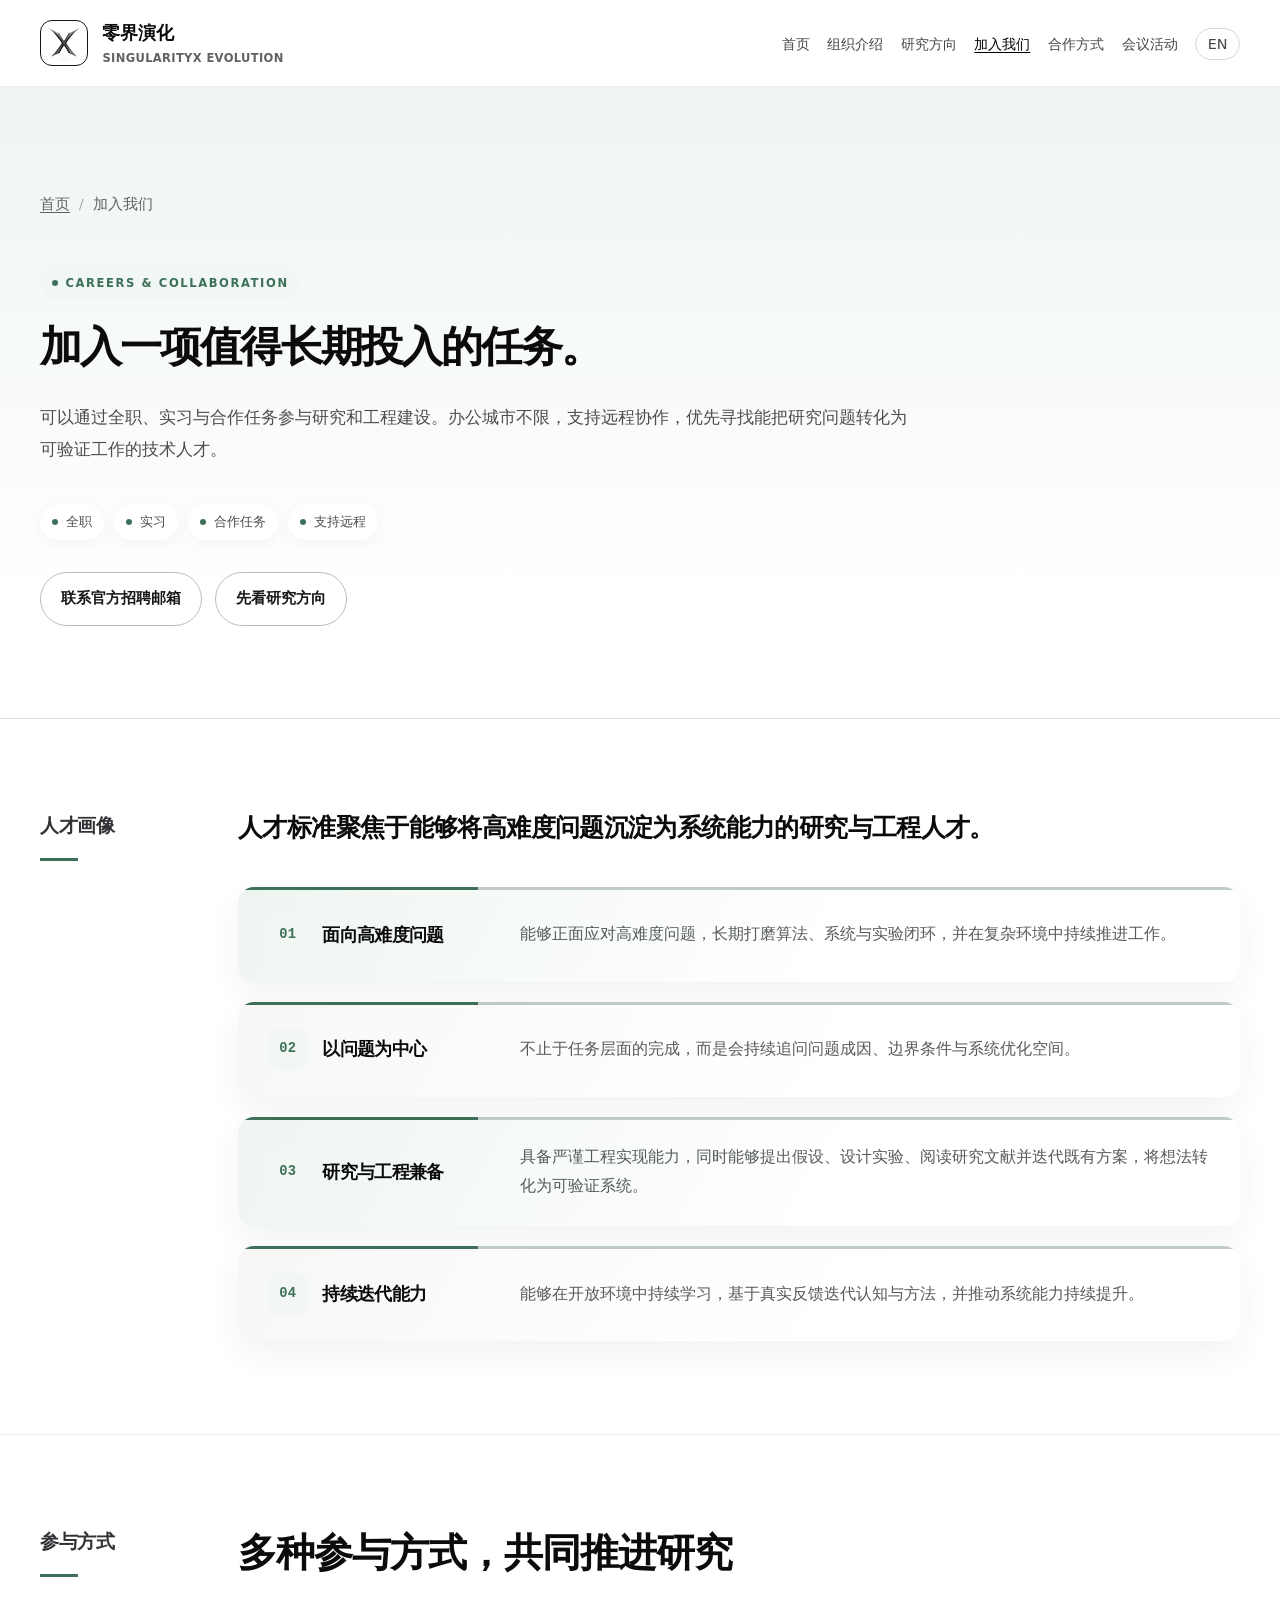
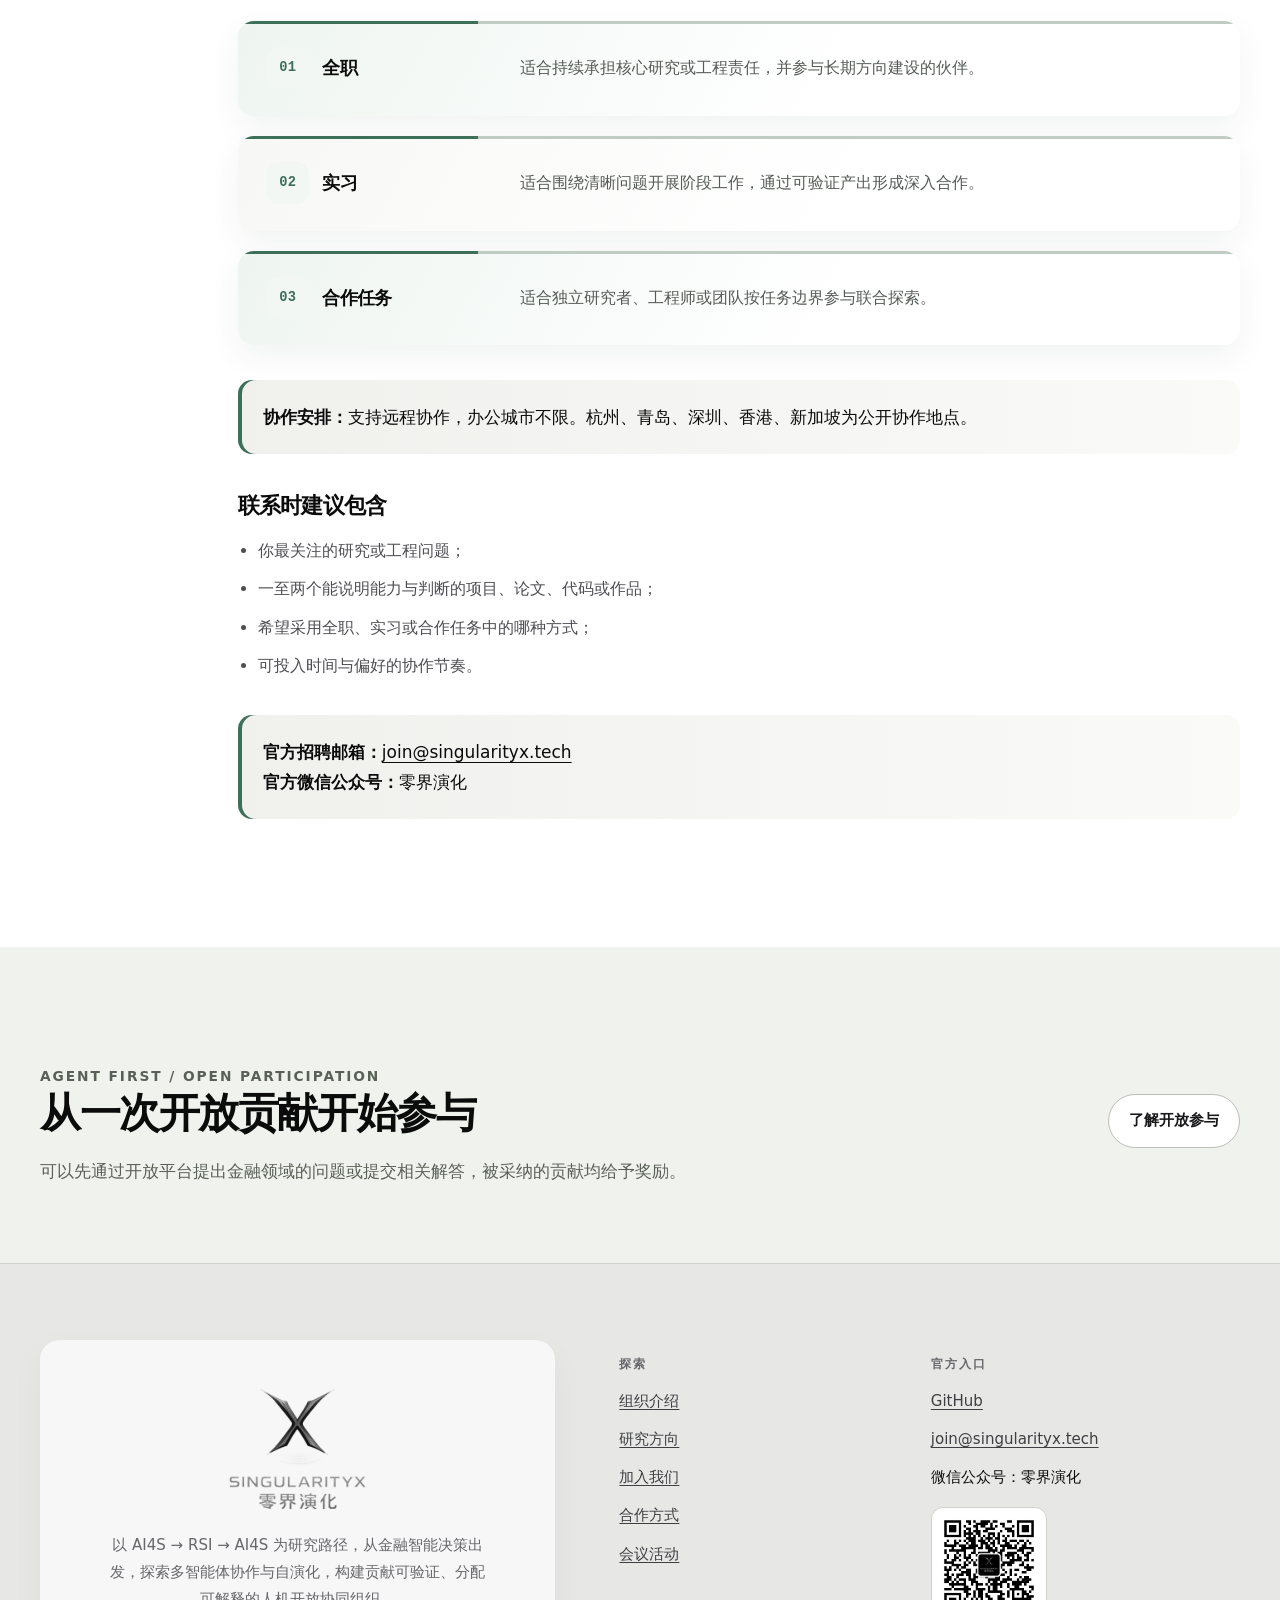
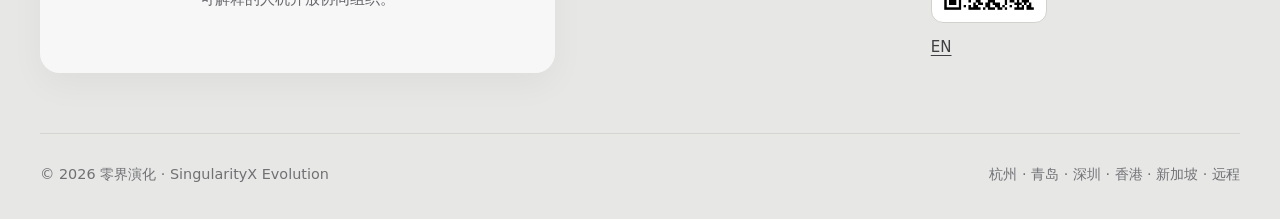
==== commit 6dea254b: "Add files via upload" ====
--- a/careers/index.html
+++ b/careers/index.html
@@ -1,15 +1,17 @@
 <!doctype html>
 <html lang="zh-CN"><head><meta charset="utf-8"><meta name="viewport" content="width=device-width,initial-scale=1">
-  <title>零界演化</title><meta name="description" content="通过全职、实习或合作任务加入零界演化的研究与工程工作，支持远程协作。">
+  <title>零界演化</title>
+  <meta name="apple-mobile-web-app-title" content="零界演化">
+  <meta name="application-name" content="零界演化"><meta name="description" content="通过全职、实习或合作任务加入零界演化的研究与工程工作，支持远程协作。">
   <link rel="canonical" href="https://singularity-x.ai/careers/"><link rel="alternate" hreflang="zh-CN" href="https://singularity-x.ai/careers/"><link rel="alternate" hreflang="en" href="https://singularity-x.ai/en/careers/"><link rel="alternate" hreflang="x-default" href="https://singularity-x.ai/careers/">
-  <meta property="og:type" content="website"><meta property="og:locale" content="zh_CN"><meta property="og:locale:alternate" content="en_US"><meta property="og:site_name" content="零界演化"><meta property="og:title" content="零界演化"><meta property="og:description" content="通过全职、实习或合作任务加入零界演化的研究与工程工作，支持远程协作。"><meta property="og:url" content="https://singularity-x.ai/careers/"><meta property="og:image" content="https://singularity-x.ai/assets/social-preview.9b73e1.png"><meta property="og:image:width" content="1200"><meta property="og:image:height" content="630"><meta property="og:image:alt" content="零界演化 SingularityX Evolution">
-  <meta name="twitter:card" content="summary_large_image"><meta name="twitter:title" content="零界演化"><meta name="twitter:description" content="通过全职、实习或合作任务加入零界演化的研究与工程工作，支持远程协作。"><meta name="twitter:image" content="https://singularity-x.ai/assets/social-preview.9b73e1.png"><meta name="theme-color" content="#fbfbf9">
-  <link rel="manifest" href="../site.webmanifest"><link rel="icon" href="../assets/favicon.ico" sizes="any"><link rel="icon" type="image/png" sizes="32x32" href="../assets/favicon-32.png"><link rel="apple-touch-icon" href="../assets/favicon-180.png"><link rel="preload" href="../assets/singularityx-mark.8f31a2.webp" as="image" type="image/webp" fetchpriority="high"><link rel="stylesheet" href="../assets/site.095702ab.css"><script type="application/ld+json">{"@context":"https://schema.org","@graph":[{"@type":"Organization","@id":"https://singularity-x.ai/#organization","name":"零界演化","alternateName":"SingularityX Evolution","url":"https://singularity-x.ai/","logo":{"@type":"ImageObject","url":"https://singularity-x.ai/assets/singularityx-mark.8f31a2.webp","width":520,"height":487},"email":"join@singularityx.tech","sameAs":["https://github.com/SingularityX-Evolution"],"location":[{"@type":"Place","name":"杭州"},{"@type":"Place","name":"青岛"},{"@type":"Place","name":"深圳"},{"@type":"Place","name":"香港"},{"@type":"Place","name":"新加坡"}],"contactPoint":{"@type":"ContactPoint","contactType":"problem proposals, solutions and collaboration","email":"join@singularityx.tech","availableLanguage":["zh","en"]},"knowsAbout":["AI for Science (AI4S)","Recursive Self-Improvement (RSI)","Multi-agent collaboration","Financial decision systems","Open human–AI collaboration","Verifiable contributions and explainable allocation"],"description":"以 AI4S → RSI → AI4S 为研究路径，从金融智能决策出发，探索多智能体协作与自演化，构建贡献可验证、分配可解释的人机开放协同组织。"},{"@type":"WebSite","@id":"https://singularity-x.ai/#website","url":"https://singularity-x.ai/","name":"零界演化","inLanguage":["zh-CN","en"],"publisher":{"@id":"https://singularity-x.ai/#organization"}},{"@type":"WebPage","@id":"https://singularity-x.ai/careers/#webpage","url":"https://singularity-x.ai/careers/","name":"加入我们 | 零界演化","description":"通过全职、实习或合作任务加入零界演化的研究与工程工作，支持远程协作。","inLanguage":"zh-CN","isPartOf":{"@id":"https://singularity-x.ai/#website"},"about":{"@id":"https://singularity-x.ai/#organization"}},{"@type":"BreadcrumbList","itemListElement":[{"@type":"ListItem","position":1,"name":"加入我们 | 零界演化","item":"https://singularity-x.ai/careers/"}]},{"@type":"ItemList","name":"零界演化参与方式","itemListElement":[{"@type":"ListItem","position":1,"name":"全职","url":"https://singularity-x.ai/careers/"},{"@type":"ListItem","position":2,"name":"实习","url":"https://singularity-x.ai/careers/"},{"@type":"ListItem","position":3,"name":"合作任务","url":"https://singularity-x.ai/careers/"}]},{"@type":"ItemList","name":"零界演化人才画像","itemListElement":[{"@type":"ListItem","position":1,"name":"面向高难度问题","url":"https://singularity-x.ai/careers/#talent-profile"},{"@type":"ListItem","position":2,"name":"以问题为中心","url":"https://singularity-x.ai/careers/#talent-profile"},{"@type":"ListItem","position":3,"name":"研究与工程兼备","url":"https://singularity-x.ai/careers/#talent-profile"},{"@type":"ListItem","position":4,"name":"持续迭代能力","url":"https://singularity-x.ai/careers/#talent-profile"}]}]}</script><link rel="stylesheet" href="../assets/agent-first.5f47a7eb.css"></head><body class="page-careers"><a class="skip-link" href="#main">跳到主要内容</a>
+  <meta property="og:type" content="website"><meta property="og:locale" content="zh_CN"><meta property="og:locale:alternate" content="en_US"><meta property="og:site_name" content="零界演化"><meta property="og:title" content="零界演化"><meta property="og:description" content="通过全职、实习或合作任务加入零界演化的研究与工程工作，支持远程协作。"><meta property="og:url" content="https://singularity-x.ai/careers/"><meta property="og:image" content="https://singularity-x.ai/assets/social-preview.9b73e1.png"><meta property="og:image:width" content="1200"><meta property="og:image:height" content="630"><meta property="og:image:alt" content="零界演化">
+  <meta name="twitter:card" content="summary_large_image"><meta name="twitter:title" content="零界演化"><meta name="twitter:description" content="通过全职、实习或合作任务加入零界演化的研究与工程工作，支持远程协作。"><meta name="twitter:image" content="https://singularity-x.ai/assets/social-preview.9b73e1.png"><meta name="twitter:image:alt" content="零界演化"><meta name="theme-color" content="#fbfbf9">
+  <link rel="manifest" href="../site.webmanifest"><link rel="icon" href="../assets/favicon.ico" sizes="any"><link rel="icon" type="image/png" sizes="32x32" href="../assets/favicon-32.png"><link rel="apple-touch-icon" href="../assets/favicon-180.png"><link rel="preload" href="../assets/singularityx-mark.8f31a2.webp" as="image" type="image/webp" fetchpriority="high"><link rel="stylesheet" href="../assets/site.8c6948ea.css"><script type="application/ld+json">{"@context":"https://schema.org","@graph":[{"@type":"Organization","@id":"https://singularity-x.ai/#organization","name":"零界演化","alternateName":"SingularityX Evolution","url":"https://singularity-x.ai/","logo":{"@type":"ImageObject","url":"https://singularity-x.ai/assets/singularityx-mark.8f31a2.webp","width":520,"height":487},"email":"join@singularityx.tech","sameAs":["https://github.com/SingularityX-Evolution"],"location":[{"@type":"Place","name":"杭州"},{"@type":"Place","name":"青岛"},{"@type":"Place","name":"深圳"},{"@type":"Place","name":"香港"},{"@type":"Place","name":"新加坡"}],"contactPoint":{"@type":"ContactPoint","contactType":"problem proposals, solutions and collaboration","email":"join@singularityx.tech","availableLanguage":["zh","en"]},"knowsAbout":["AI for Science (AI4S)","Recursive Self-Improvement (RSI)","Multi-agent collaboration","Financial decision systems","Open human–AI collaboration","Verifiable contributions and explainable allocation"],"description":"以 AI4S → RSI → AI4S 为研究路径，从金融智能决策出发，探索多智能体协作与自演化，构建贡献可验证、分配可解释的人机开放协同组织。"},{"@type":"WebSite","@id":"https://singularity-x.ai/#website","url":"https://singularity-x.ai/","name":"零界演化","inLanguage":["zh-CN","en"],"publisher":{"@id":"https://singularity-x.ai/#organization"}},{"@type":"WebPage","@id":"https://singularity-x.ai/careers/#webpage","url":"https://singularity-x.ai/careers/","name":"加入我们 | 零界演化","description":"通过全职、实习或合作任务加入零界演化的研究与工程工作，支持远程协作。","inLanguage":"zh-CN","isPartOf":{"@id":"https://singularity-x.ai/#website"},"about":{"@id":"https://singularity-x.ai/#organization"}},{"@type":"BreadcrumbList","itemListElement":[{"@type":"ListItem","position":1,"name":"加入我们 | 零界演化","item":"https://singularity-x.ai/careers/"}]},{"@type":"ItemList","name":"零界演化参与方式","itemListElement":[{"@type":"ListItem","position":1,"name":"全职","url":"https://singularity-x.ai/careers/"},{"@type":"ListItem","position":2,"name":"实习","url":"https://singularity-x.ai/careers/"},{"@type":"ListItem","position":3,"name":"合作任务","url":"https://singularity-x.ai/careers/"}]},{"@type":"ItemList","name":"零界演化人才画像","itemListElement":[{"@type":"ListItem","position":1,"name":"面向高难度问题","url":"https://singularity-x.ai/careers/#talent-profile"},{"@type":"ListItem","position":2,"name":"以问题为中心","url":"https://singularity-x.ai/careers/#talent-profile"},{"@type":"ListItem","position":3,"name":"研究与工程兼备","url":"https://singularity-x.ai/careers/#talent-profile"},{"@type":"ListItem","position":4,"name":"持续迭代能力","url":"https://singularity-x.ai/careers/#talent-profile"}]}]}</script><link rel="stylesheet" href="../assets/agent-first.5f47a7eb.css"></head><body class="page-careers"><a class="skip-link" href="#main">跳到主要内容</a>
   <header class="site-header"><div class="header-inner">
     <a class="brand" href="../index.html" aria-label="零界演化首页"><img src="../assets/singularityx-mark.8f31a2.webp" width="520" height="487" alt="" fetchpriority="high"><span>零界演化<small>SingularityX Evolution</small></span></a>
     <nav class="primary-nav" aria-label="主要导航"><ul><li><a class="nav-home" href="../index.html">首页</a></li><li><a href="../organization/index.html">组织介绍</a></li><li><a href="../research/index.html">研究方向</a></li><li><a href="../careers/index.html" aria-current="page">加入我们</a></li><li><a href="../collaboration/index.html">合作方式</a></li><li><a href="../events/index.html">会议活动</a></li><li><a class="lang-link" href="../en/careers/index.html" hreflang="en">EN</a></li></ul></nav>
     <details class="mobile-nav"><summary aria-label="打开导航菜单">菜单</summary><ul><li><a class="nav-home" href="../index.html">首页</a></li><li><a href="../organization/index.html">组织介绍</a></li><li><a href="../research/index.html">研究方向</a></li><li><a href="../careers/index.html">加入我们</a></li><li><a href="../collaboration/index.html">合作方式</a></li><li><a href="../events/index.html">会议活动</a></li><li><a href="../en/careers/index.html">EN</a></li></ul></details>
-  </div></header><main id="main"><section class="page-hero"><div class="shell"><nav class="breadcrumbs" aria-label="面包屑"><ol><li><a href="../index.html">首页</a></li><li aria-current="page">加入我们</li></ol></nav><p class="eyebrow">Careers &amp; Collaboration</p><h1>加入一项值得长期投入的任务。</h1><p class="hero-lede">我们接受全职、实习与合作任务三种参与方式。办公城市不限、支持远程，优先寻找能把研究问题转化为可验证工作的技术人才。</p><div class="page-facts" aria-label="参与方式"><span>全职</span><span>实习</span><span>合作任务</span><span>支持远程</span></div><div class="cta-row"><a class="button button--dark" href="mailto:join@singularityx.tech">联系官方招聘邮箱</a><a class="button button--light" href="../research/index.html">先看研究方向</a></div></div></section><section class="section section--soft" id="talent-profile"><div class="shell prose-grid"><div><h2>人才画像</h2></div><div class="prose"><h2>人才标准聚焦于能够将高难度问题沉淀为系统能力的研究与工程人才。</h2><div class="task-list persona-grid"><article class="task"><h3>面向高难度问题</h3><p>能够正面应对高难度问题，长期打磨算法、系统与实验闭环，并在复杂环境中持续推进工作。</p></article><article class="task"><h3>以问题为中心</h3><p>不止于任务层面的完成，而是会持续追问问题成因、边界条件与系统优化空间。</p></article><article class="task"><h3>研究与工程兼备</h3><p>具备严谨工程实现能力，同时能够提出假设、设计实验、阅读研究文献并迭代既有方案，将想法转化为可验证系统。</p></article><article class="task"><h3>持续迭代能力</h3><p>能够在开放环境中持续学习，基于真实反馈迭代认知与方法，并推动系统能力持续提升。</p></article></div></div></div></section><section class="section"><div class="shell prose-grid"><div><h2>参与方式</h2></div><div class="prose"><h2>三种入口，同一套任务标准</h2><div class="task-list"><article class="task"><h3>全职</h3><p>适合持续承担核心研究或工程责任，并参与长期方向建设的伙伴。</p></article><article class="task"><h3>实习</h3><p>适合围绕清晰问题开展阶段工作，通过可验证产出形成深入合作。</p></article><article class="task"><h3>合作任务</h3><p>适合独立研究者、工程师或团队按任务边界参与联合探索。</p></article><article class="task"><h3>远程协作</h3><p>办公城市不限；杭州、青岛、深圳、香港、新加坡均为公开协作地点。</p></article></div><h3>联系时建议包含</h3><ul><li>你最关注的研究或工程问题；</li><li>一至两个能说明能力与判断的项目、论文、代码或作品；</li><li>希望采用全职、实习或合作任务中的哪种方式；</li><li>可投入时间与偏好的协作节奏。</li></ul><div class="callout"><strong>官方招聘邮箱：</strong><a href="mailto:join@singularityx.tech">join@singularityx.tech</a><br><strong>官方微信公众号：</strong>零界演化</div></div></div></section><section class="af-section af-wash"><div class="shell af-submit"><div><p class="eyebrow">AGENT FIRST / OPEN PARTICIPATION</p><h2>从一次开放贡献开始参与</h2><p>可以先通过开放平台提出金融领域的问题或提交相关解答，被采纳的贡献均给予奖励。</p></div><a href="../index.html#main" class="button button--dark">了解开放参与</a></div></section></main><footer class="site-footer"><div class="shell"><div class="footer-grid">
+  </div></header><main id="main"><section class="page-hero"><div class="shell"><nav class="breadcrumbs" aria-label="面包屑"><ol><li><a href="../index.html">首页</a></li><li aria-current="page">加入我们</li></ol></nav><p class="eyebrow">Careers &amp; Collaboration</p><h1>加入一项值得长期投入的任务。</h1><p class="hero-lede">可以通过全职、实习与合作任务参与研究和工程建设。办公城市不限，支持远程协作，优先寻找能把研究问题转化为可验证工作的技术人才。</p><div class="page-facts" aria-label="参与方式与协作安排"><span>全职</span><span>实习</span><span>合作任务</span><span>支持远程</span></div><div class="cta-row"><a class="button button--dark" href="mailto:join@singularityx.tech">联系官方招聘邮箱</a><a class="button button--light" href="../research/index.html">先看研究方向</a></div></div></section><section class="section section--soft" id="talent-profile"><div class="shell prose-grid"><div><h2>人才画像</h2></div><div class="prose"><h2>人才标准聚焦于能够将高难度问题沉淀为系统能力的研究与工程人才。</h2><div class="task-list persona-grid"><article class="task"><h3>面向高难度问题</h3><p>能够正面应对高难度问题，长期打磨算法、系统与实验闭环，并在复杂环境中持续推进工作。</p></article><article class="task"><h3>以问题为中心</h3><p>不止于任务层面的完成，而是会持续追问问题成因、边界条件与系统优化空间。</p></article><article class="task"><h3>研究与工程兼备</h3><p>具备严谨工程实现能力，同时能够提出假设、设计实验、阅读研究文献并迭代既有方案，将想法转化为可验证系统。</p></article><article class="task"><h3>持续迭代能力</h3><p>能够在开放环境中持续学习，基于真实反馈迭代认知与方法，并推动系统能力持续提升。</p></article></div></div></div></section><section class="section"><div class="shell prose-grid"><div><h2>参与方式</h2></div><div class="prose"><h2>多种参与方式，共同推进研究</h2><div class="task-list"><article class="task"><h3>全职</h3><p>适合持续承担核心研究或工程责任，并参与长期方向建设的伙伴。</p></article><article class="task"><h3>实习</h3><p>适合围绕清晰问题开展阶段工作，通过可验证产出形成深入合作。</p></article><article class="task"><h3>合作任务</h3><p>适合独立研究者、工程师或团队按任务边界参与联合探索。</p></article></div><div class="callout"><strong>协作安排：</strong>支持远程协作，办公城市不限。杭州、青岛、深圳、香港、新加坡为公开协作地点。</div><h3>联系时建议包含</h3><ul><li>你最关注的研究或工程问题；</li><li>一至两个能说明能力与判断的项目、论文、代码或作品；</li><li>希望采用全职、实习或合作任务中的哪种方式；</li><li>可投入时间与偏好的协作节奏。</li></ul><div class="callout"><strong>官方招聘邮箱：</strong><a href="mailto:join@singularityx.tech">join@singularityx.tech</a><br><strong>官方微信公众号：</strong>零界演化</div></div></div></section><section class="af-section af-wash"><div class="shell af-submit"><div><p class="eyebrow">AGENT FIRST / OPEN PARTICIPATION</p><h2>从一次开放贡献开始参与</h2><p>可以先通过开放平台提出金融领域的问题或提交相关解答，被采纳的贡献均给予奖励。</p></div><a href="https://github.com/SingularityX-Evolution" class="button button--dark">了解开放参与</a></div></section></main><footer class="site-footer"><div class="shell"><div class="footer-grid">
     <div class="footer-brand"><img src="../assets/singularityx-lockup.17c4b8.webp" width="1400" height="1233" loading="lazy" alt="SingularityX 零界演化"><p>以 AI4S → RSI → AI4S 为研究路径，从金融智能决策出发，探索多智能体协作与自演化，构建贡献可验证、分配可解释的人机开放协同组织。</p></div>
     <div><p class="kicker">探索</p><ul class="footer-links"><li><a href="../organization/index.html">组织介绍</a></li><li><a href="../research/index.html">研究方向</a></li><li><a href="../careers/index.html">加入我们</a></li><li><a href="../collaboration/index.html">合作方式</a></li><li><a href="../events/index.html">会议活动</a></li></ul></div>
     <div><p class="kicker">官方入口</p><ul class="footer-links"><li><a href="https://github.com/SingularityX-Evolution" rel="me">GitHub</a></li><li><a href="mailto:join@singularityx.tech">join@singularityx.tech</a></li><li>微信公众号：零界演化</li><li class="wechat-qr"><img src="../assets/wechat-qrcode.a854b3.jpg" width="258" height="258" loading="lazy" alt="微信公众号二维码"></li><li><a href="../en/careers/index.html" lang="en">EN</a></li></ul></div>
--- a/assets/site.8c6948ea.css
+++ b/assets/site.8c6948ea.css
@@ -0,0 +1,943 @@
+:root {
+  color-scheme: light;
+  --ink: #0a0a0a;
+  --muted: #5b5b5b;
+  --soft: #f3f3f1;
+  --line: #d9d9d4;
+  --paper: #fbfbf9;
+  --white: #fff;
+  --max: 1320px;
+  --radius: 24px;
+  --shadow: 0 24px 80px rgba(0,0,0,.08);
+  font-family: Inter, ui-sans-serif, system-ui, -apple-system, BlinkMacSystemFont, "Segoe UI", "PingFang SC", "Hiragino Sans GB", "Microsoft YaHei", sans-serif;
+}
+* { box-sizing: border-box; }
+html { scroll-behavior: smooth; }
+body { margin: 0; color: var(--ink); background: var(--paper); font-size: 17px; line-height: 1.68; }
+img { display: block; max-width: 100%; height: auto; }
+a { color: inherit; text-decoration-thickness: .08em; text-underline-offset: .22em; }
+button, summary { font: inherit; }
+:focus-visible { outline: 3px solid #1d6fff; outline-offset: 4px; }
+.skip-link { position: fixed; z-index: 1000; left: 1rem; top: 1rem; transform: translateY(-160%); padding: .75rem 1rem; border-radius: 999px; color: #fff; background: #000; }
+.skip-link:focus { transform: none; }
+.site-header { position: sticky; top: 0; z-index: 50; border-bottom: 1px solid rgba(10,10,10,.08); background: rgba(251,251,249,.9); backdrop-filter: blur(18px); }
+.header-inner { width: min(calc(100% - 2rem), var(--max)); min-height: 72px; margin: auto; display: flex; align-items: center; gap: 1.5rem; }
+.brand { display: inline-flex; align-items: center; gap: .75rem; text-decoration: none; font-weight: 760; letter-spacing: -.02em; white-space: nowrap; }
+.brand img { width: 36px; height: 34px; object-fit: contain; }
+.brand small { display: block; margin-top: -.2rem; color: var(--muted); font-size: .74rem; letter-spacing: .07em; text-transform: uppercase; }
+.primary-nav { margin-left: auto; }
+.primary-nav ul { display: flex; align-items: center; gap: 1.15rem; list-style: none; padding: 0; margin: 0; }
+.primary-nav a { color: #46464a; font-size: .9rem; font-weight: 400; text-decoration: none; }
+.primary-nav a:hover, .primary-nav a[aria-current="page"]:not(.nav-home) { color: #000; text-decoration: underline; }
+.primary-nav a.nav-home, .primary-nav a.nav-home:hover { text-decoration: none; }
+.lang-link { padding: .48rem .8rem; border: 1px solid var(--line); border-radius: 999px; }
+.mobile-nav { display: none; margin-left: auto; position: relative; }
+.mobile-nav summary { cursor: pointer; list-style: none; padding: .5rem .75rem; border: 1px solid var(--line); border-radius: 999px; }
+.mobile-nav summary::-webkit-details-marker { display: none; }
+.mobile-nav ul { position: absolute; right: 0; top: 3rem; min-width: 230px; list-style: none; padding: .6rem; margin: 0; border: 1px solid var(--line); border-radius: 18px; background: #fff; box-shadow: var(--shadow); }
+.mobile-nav a { display: block; padding: .62rem .72rem; border-radius: 10px; text-decoration: none; }
+.mobile-nav a:hover { background: var(--soft); }
+main { overflow: clip; }
+.shell { width: min(calc(100% - 2rem), var(--max)); margin-inline: auto; }
+.home-page .site-header { display: none; }
+.home-hero { position: relative; min-height: 100svh; display: grid; place-items: start center; overflow: hidden; padding: clamp(2rem,4.5vh,3.5rem) 1.5rem clamp(3.5rem,7vh,6rem); background: #fafafa; isolation: isolate; }
+.home-hero::before { content: ""; position: absolute; z-index: -2; inset: 0; background: radial-gradient(circle at 50% 28%,rgba(255,255,255,.98) 0 19%,rgba(250,250,250,.72) 48%,rgba(245,245,245,.92) 100%); }
+.home-hero::after { content: ""; position: absolute; z-index: -1; inset: 0; opacity: .12; pointer-events: none; background-image: linear-gradient(120deg,rgba(0,0,0,.018) 1px,transparent 1px),linear-gradient(30deg,rgba(0,0,0,.014) 1px,transparent 1px); background-size: 4px 4px,7px 7px; mask-image: radial-gradient(circle at center,#000,transparent 78%); }
+.home-hero__inner { width: min(100%,1180px); display: flex; flex-direction: column; align-items: center; text-align: center; }
+.home-hero__lockup { width: clamp(310px,34vw,670px); mix-blend-mode: multiply; }
+.home-hero__title { max-width: none; margin: clamp(.8rem,2vh,1.6rem) 0 1.25rem; color: #090b0e; font-family: "Arial Narrow","Roboto Condensed","Helvetica Neue",Arial,sans-serif; font-size: clamp(2.15rem,3.45vw,4.05rem); font-stretch: condensed; font-weight: 850; line-height: 1.06; letter-spacing: .075em; text-transform: uppercase; }
+.home-hero__intro { max-width: 1140px; margin: 0; color: #44484e; font-size: clamp(1.08rem,1.45vw,1.72rem); line-height: 1.9; letter-spacing: .01em; text-wrap: balance; }
+.hero { position: relative; min-height: 760px; display: grid; align-items: center; padding: 7rem 0 5rem; }
+.hero::before { content: ""; position: absolute; inset: 0; pointer-events: none; background-image: linear-gradient(rgba(0,0,0,.04) 1px,transparent 1px),linear-gradient(90deg,rgba(0,0,0,.04) 1px,transparent 1px); background-size: 52px 52px; mask-image: linear-gradient(to bottom,#000,transparent 92%); }
+.hero-grid { position: relative; display: grid; grid-template-columns: minmax(0,1.25fr) minmax(300px,.75fr); gap: 4rem; align-items: center; }
+.eyebrow { margin: 0 0 1rem; color: var(--muted); font-size: .86rem; font-weight: 700; letter-spacing: .14em; text-transform: uppercase; }
+h1,h2,h3 { margin-top: 0; line-height: 1.15; letter-spacing: -.04em; overflow-wrap: anywhere; text-wrap: balance; }
+h1 { max-width: 900px; margin-bottom: 1.6rem; font-size: clamp(3.35rem,6.2vw,5.8rem); font-weight: 820; }
+.hero-lede { max-width: 700px; margin: 0 0 2rem; color: #343434; font-size: clamp(1.1rem,1.6vw,1.28rem); line-height: 1.75; }
+.cta-row { display: flex; flex-wrap: wrap; gap: .8rem; }
+.button { display: inline-flex; align-items: center; justify-content: center; min-height: 48px; padding: .72rem 1.15rem; border: 1px solid #111; border-radius: 999px; text-decoration: none; font-weight: 700; }
+.button--dark { color: #fff; background: #0a0a0a; }
+.button--light { background: rgba(255,255,255,.6); }
+.button:hover { transform: translateY(-2px); box-shadow: 0 12px 28px rgba(0,0,0,.12); }
+.hero-mark { position: relative; aspect-ratio: 1; display: grid; place-items: center; border: 1px solid var(--line); border-radius: 50%; background: rgba(255,255,255,.72); box-shadow: var(--shadow); }
+.hero-mark::before,.hero-mark::after { content: ""; position: absolute; inset: 8%; border: 1px solid rgba(0,0,0,.1); border-radius: 50%; }
+.hero-mark::after { inset: 22%; }
+.hero-mark img { position: relative; width: 63%; mix-blend-mode: multiply; }
+.research-hero { min-height: 720px; border-bottom: 1px solid var(--line); }
+.research-hero .hero-grid { grid-template-columns: minmax(0,1.5fr) minmax(280px,.5fr); gap: 2.5rem; }
+.research-hero .breadcrumbs { margin-bottom: 2.2rem; }
+.research-hero h1 { max-width: 940px; font-size: clamp(2.9rem,4.7vw,4.6rem); }
+.research-hero .hero-lede { max-width: 880px; }
+.signal { position: absolute; width: 10px; height: 10px; border-radius: 50%; background: #0a0a0a; box-shadow: 0 0 0 8px rgba(0,0,0,.08); }
+.signal--a { top: 11%; right: 24%; }
+.signal--b { bottom: 18%; left: 11%; }
+.trust-strip { border-block: 1px solid var(--line); background: #fff; }
+.trust-grid { display: grid; grid-template-columns: repeat(5,1fr); }
+.trust-item { padding: 1.1rem; border-right: 1px solid var(--line); text-align: center; font-size: .96rem; }
+.trust-item:last-child { border-right: 0; }
+.section { padding: 7rem 0; }
+.section--dark { color: #fff; background: #0a0a0a; }
+.section--soft { background: var(--soft); }
+.section-head { display: grid; grid-template-columns: .55fr 1.45fr; gap: 2rem; margin-bottom: 3.5rem; }
+.section-head > * { min-width: 0; }
+.section-head h2 { margin-bottom: .65rem; font-size: clamp(2.35rem,4vw,4.25rem); line-height: 1.14; }
+.section-head p { max-width: 720px; margin: 0; color: var(--muted); font-size: 1.12rem; line-height: 1.75; }
+.section--dark .section-head p { color: #bdbdbd; }
+.kicker { font-weight: 780; letter-spacing: .1em; text-transform: uppercase; font-size: 1rem; }
+.card-grid { display: grid; grid-template-columns: repeat(3,1fr); gap: 1rem; }
+.card { position: relative; min-height: 260px; padding: 1.6rem; overflow: hidden; border: 1px solid var(--line); border-radius: var(--radius); background: rgba(255,255,255,.76); }
+.card h3 { margin-bottom: .8rem; font-size: 1.55rem; }
+.card p { color: var(--muted); font-size: 1.02rem; }
+.card a.stretched::after { content: ""; position: absolute; inset: 0; }
+.card-index { display: block; margin-bottom: 4rem; color: #777; font: 700 .82rem/1 ui-monospace,SFMono-Regular,Consolas,monospace; }
+.card-arrow { position: absolute; right: 1.35rem; bottom: 1.15rem; font-size: 1.5rem; }
+.section--dark .card { border-color: #303030; background: #151515; }
+.section--dark .card p { color: #bdbdbd; }
+.priority-grid { display: grid; grid-template-columns: 1.4fr .8fr .8fr; gap: 1rem; }
+.priority { padding: 2rem; border: 1px solid var(--line); border-radius: var(--radius); background: #fff; }
+.priority:first-child { color: #fff; background: #0a0a0a; }
+.priority .num { display: block; margin-bottom: 5rem; font: 700 .84rem/1 ui-monospace,SFMono-Regular,Consolas,monospace; opacity: .7; }
+.priority h3 { font-size: clamp(1.5rem,3vw,2.4rem); }
+.priority p { margin-bottom: 0; color: var(--muted); }
+.priority:first-child p { color: #c8c8c8; }
+.event-grid { display: grid; grid-template-columns: repeat(3,1fr); gap: 1rem; }
+.event-card { position: relative; display: flex; min-height: 360px; flex-direction: column; padding: 1.6rem; border: 1px solid #303030; border-radius: var(--radius); background: #151515; text-decoration: none; transition: transform .2s ease,border-color .2s ease; }
+.event-card:hover { transform: translateY(-5px); border-color: #8c8c8c; }
+.badge { align-self: flex-start; padding: .38rem .64rem; border: 1px solid #777; border-radius: 999px; font-size: .84rem; }
+.event-card time { display: block; margin: auto 0 1rem; color: #aaa; font-size: .94rem; }
+.event-card h3 { margin-bottom: .8rem; font-size: 1.6rem; }
+.event-card p { color: #c5c5c5; font-size: 1.02rem; }
+.statement { display: grid; grid-template-columns: 1fr 1fr; gap: 3rem; align-items: center; }
+.statement h2 { font-size: clamp(2.65rem,4.8vw,4.8rem); line-height: 1.14; }
+.statement-copy { padding-left: 2rem; border-left: 1px solid var(--line); }
+.statement-copy p { color: var(--muted); font-size: 1.12rem; }
+.faq { display: grid; gap: .75rem; max-width: 1050px; margin-left: auto; }
+.faq details { border: 1px solid var(--line); border-radius: 18px; background: #fff; }
+.faq summary { cursor: pointer; padding: 1.2rem 1.35rem; font-weight: 760; }
+.faq details p { margin: 0; padding: 0 1.35rem 1.35rem; color: var(--muted); }
+.page-hero { padding: 7rem 0 4rem; border-bottom: 1px solid var(--line); }
+.page-hero h1 { max-width: 980px; font-size: clamp(2.9rem,5.2vw,5rem); line-height: 1.14; }
+.page-hero .hero-lede { max-width: 850px; }
+.breadcrumbs { margin: 0 0 3rem; color: var(--muted); font-size: .92rem; }
+.breadcrumbs ol { display: flex; flex-wrap: wrap; gap: .55rem; list-style: none; margin: 0; padding: 0; }
+.breadcrumbs li:not(:last-child)::after { content: "/"; margin-left: .55rem; color: #aaa; }
+.prose-grid { display: grid; grid-template-columns: minmax(220px,.4fr) minmax(0,1.6fr); gap: clamp(3rem,5vw,5.5rem); }
+.prose-grid h2 { position: static; top: auto; font-size: clamp(1.55rem,2vw,1.85rem); line-height: 1.32; font-weight: 820; letter-spacing: -.025em; }
+.prose h2 { font-size: clamp(2rem,4vw,3.5rem); }
+.prose h3 { margin-top: 2.4rem; font-size: 1.45rem; }
+.prose p,.prose li { color: #3e3e3e; font-size: 1.04rem; line-height: 1.75; }
+.prose ul { padding-left: 1.2rem; }
+.fact-list { display: grid; grid-template-columns: repeat(2,1fr); gap: 1rem; padding: 0; list-style: none; }
+.fact-list li { padding: 1.2rem; border: 1px solid var(--line); border-radius: 16px; background: #fff; }
+.callout { margin: 2rem 0; padding: 1.4rem; border-left: 4px solid #111; background: #fff; }
+.formula-grid { display: grid; grid-template-columns: repeat(2,1fr); gap: 1rem; margin: 2rem 0; }
+.formula-card { padding: 1.5rem; border: 1px solid var(--line); border-radius: 18px; background: #0a0a0a; color: #fff; }
+.formula-card h3 { margin-bottom: 1.2rem; color: #aaa; font-size: .88rem; letter-spacing: .08em; text-transform: uppercase; }
+.formula-card p { margin: 0; color: #ddd; font-size: 1.08rem; }
+.formula-card strong { color: #fff; }
+.task-list { display: grid; grid-template-columns: repeat(2,1fr); gap: 1rem; }
+.task { padding: 1.4rem; border: 1px solid var(--line); border-radius: 18px; background: #fff; }
+.task h3 { font-size: 1.25rem; }
+.task p { margin-bottom: 0; font-size: 1.02rem; }
+.site-footer { padding: 5rem 0 2rem; color: #fff; background: #0a0a0a; }
+.footer-grid { display: grid; grid-template-columns: 1.2fr repeat(2,.7fr); gap: 3rem; }
+.footer-brand img { width: 190px; filter: invert(1); mix-blend-mode: screen; }
+.footer-brand p { max-width: 440px; color: #aaa; }
+.footer-links { list-style: none; margin: 0; padding: 0; }
+.footer-links li { margin-bottom: .55rem; }
+.footer-links a { color: #d8d8d8; }
+.footer-meta { display: flex; justify-content: space-between; gap: 1rem; margin-top: 4rem; padding-top: 1.5rem; border-top: 1px solid #2d2d2d; color: #aaa; font-size: .9rem; }
+@media (max-width:980px) {
+  .primary-nav { display:none; }
+  .mobile-nav { display:block; }
+  .hero { min-height:auto; }
+  .hero-grid,.statement,.section-head,.prose-grid { grid-template-columns:1fr; }
+  .research-hero .hero-grid { grid-template-columns:1fr; }
+  .hero-mark { width:min(78vw,420px); margin:1rem auto 0; }
+  .research-hero { min-height:auto; }
+  .card-grid,.event-grid { grid-template-columns:1fr 1fr; }
+  .priority-grid { grid-template-columns:1fr 1fr; }
+  .priority:first-child { grid-column:1/-1; }
+  .prose-grid h2 { position:static; }
+}
+@media (max-width:650px) {
+  .header-inner { min-height:64px; }
+  .brand small { display:none; }
+  .hero { padding-top:5rem; }
+  .home-hero { min-height:100svh; place-items:center; padding:2rem 1.15rem 3.25rem; }
+  .home-hero__lockup { width:min(88vw,430px); }
+  .home-hero__title { margin-top:1rem; font-size:clamp(1.7rem,8vw,2.35rem); letter-spacing:.045em; }
+  .home-hero__intro { max-width:35rem; font-size:1rem; line-height:1.8; }
+  .research-hero { padding-top:3.5rem; }
+  .research-hero h1 { font-size:clamp(2.25rem,9.5vw,3.2rem); }
+  h1 { font-size:clamp(2.65rem,11.5vw,3.8rem); line-height:1.16; }
+  .page-hero h1 { font-size:clamp(2.5rem,10vw,3.55rem); }
+  .section-head h2 { font-size:clamp(2.1rem,9vw,3rem); }
+  .statement h2 { font-size:clamp(2.35rem,10vw,3.35rem); }
+  .section { padding:5rem 0; }
+  .card-grid,.event-grid,.priority-grid,.fact-list,.task-list,.formula-grid,.footer-grid { grid-template-columns:1fr; }
+  .trust-grid { grid-template-columns:1fr 1fr; }
+  .trust-item { border-bottom:1px solid var(--line); }
+  .trust-item:last-child { grid-column:1/-1; }
+  .statement-copy { padding-left:0; border-left:0; }
+  .footer-meta { flex-direction:column; }
+}
+@media (prefers-reduced-motion:reduce) {
+  html { scroll-behavior:auto; }
+  *,*::before,*::after { scroll-behavior:auto!important; animation-duration:.001ms!important; transition-duration:.001ms!important; }
+}
+@media print {
+  .site-header,.mobile-nav,.cta-row { display:none; }
+  body { background:#fff; }
+  .section { padding:2rem 0; }
+}
+
+/* Refined editorial layout */
+:root {
+  --ink: #0b0b0c;
+  --muted: #626266;
+  --soft: #f5f5f3;
+  --line: #e2e2de;
+  --paper: #ffffff;
+  --max: 1200px;
+  --radius: 18px;
+  --shadow: 0 18px 55px rgba(0,0,0,.055);
+}
+body { background: var(--paper); font-size: 17px; line-height: 1.78; }
+.shell { width: min(calc(100% - 4rem),var(--max)); }
+.site-header { border-bottom-color: rgba(10,10,10,.07); background: rgba(255,255,255,.92); }
+.home-page .site-header { display: block; }
+.header-inner { width: min(calc(100% - 4rem),var(--max)); min-height: 84px; gap: 2rem; }
+.brand { gap: .7rem; font-size: .96rem; letter-spacing: 0; }
+.brand img { width: 31px; height: 30px; }
+.brand small { margin-top: -.15rem; font-size: .65rem; letter-spacing: .09em; }
+.primary-nav ul { gap: 1.65rem; }
+.primary-nav a { color: #46464a; font-size: .9rem; }
+.lang-link { padding: .42rem .72rem; border-color: #d7d7d3; }
+
+.home-hero { min-height: calc(100svh - 84px); place-items: center; padding: 5rem 2rem 7rem; border-bottom: 1px solid var(--line); background: #fafafa; }
+.home-hero::before { background: radial-gradient(circle at 50% 28%,#fff 0 18%,rgba(255,255,255,.84) 44%,rgba(246,246,244,.92) 100%); }
+.home-hero::after { opacity: .07; }
+.home-hero__inner { width: min(100%,1000px); }
+.home-hero__lockup { width: clamp(300px,26vw,500px); }
+.home-hero__title { margin: 1.3rem 0 1.65rem; font-size: clamp(2.35rem,3.1vw,3.65rem); letter-spacing: .085em; }
+.home-hero__intro { max-width: 900px; color: #49494e; font-size: clamp(1.08rem,1.25vw,1.34rem); line-height: 2; }
+
+.hero { min-height: 680px; padding: 8rem 0 7rem; border-bottom: 1px solid var(--line); }
+.hero::before { background-image: radial-gradient(circle at 76% 46%,rgba(0,0,0,.045),transparent 31%); mask-image: none; }
+.hero-grid { grid-template-columns: minmax(0,1.35fr) minmax(260px,.65fr); gap: clamp(4rem,8vw,8rem); }
+.hero h1 { max-width: 820px; margin-bottom: 1.9rem; font-size: clamp(3.25rem,5.35vw,5.25rem); }
+.hero-lede { max-width: 760px; margin-bottom: 2.4rem; color: #4d4d51; font-size: clamp(1.08rem,1.35vw,1.2rem); line-height: 1.85; }
+.hero-mark { border: 0; border-radius: 0; background: transparent; box-shadow: none; }
+.hero-mark::before,.hero-mark::after,.signal { display: none; }
+.hero-mark img { width: 74%; margin: auto; }
+
+.trust-strip { background: #fff; }
+.trust-grid { width: min(calc(100% - 4rem),var(--max)); }
+.trust-item { padding: 1.35rem 1rem; color: #55555a; font-size: .9rem; letter-spacing: .06em; }
+
+.section { padding: 9rem 0; }
+.section-head { grid-template-columns: 220px minmax(0,1fr); gap: clamp(4rem,8vw,7rem); margin-bottom: 5rem; }
+.section-head h2 { max-width: 820px; margin-bottom: 1rem; font-size: clamp(2.65rem,4vw,4rem); line-height: 1.18; }
+.section-head p { max-width: 720px; font-size: 1.06rem; line-height: 1.85; }
+.kicker { color: #6b6b70; font-size: .78rem; letter-spacing: .16em; }
+.section--dark .kicker { color: #929297; }
+
+.card-grid { grid-template-columns: repeat(2,minmax(0,1fr)); gap: 1.5rem; }
+.card { min-height: 230px; padding: 2.2rem; border-color: var(--line); border-radius: var(--radius); background: #fff; box-shadow: 0 1px 0 rgba(0,0,0,.015); transition: transform .22s ease,border-color .22s ease,box-shadow .22s ease; }
+.card:hover { transform: translateY(-4px); border-color: #c9c9c5; box-shadow: var(--shadow); }
+.card-index { margin-bottom: 3.6rem; color: #85858a; font-size: .74rem; letter-spacing: .05em; }
+.card h3 { margin-bottom: .7rem; font-size: 1.5rem; letter-spacing: -.025em; }
+.card p { max-width: 520px; margin-bottom: 2rem; color: #66666b; font-size: .98rem; line-height: 1.75; }
+.card .stretched { font-size: .92rem; font-weight: 700; }
+.card-arrow { right: 2rem; bottom: 1.7rem; font-size: 1.25rem; }
+
+.priority-grid { grid-template-columns: repeat(3,minmax(0,1fr)); gap: 1.5rem; }
+.priority { min-height: 340px; display: flex; flex-direction: column; padding: 2.4rem; border-color: var(--line); border-radius: var(--radius); }
+.priority:first-child { color: #fff; background: #111113; }
+.priority .num { margin-bottom: auto; padding-bottom: 5rem; font-size: .75rem; letter-spacing: .08em; }
+.priority h3 { margin-bottom: 1rem; font-size: clamp(1.55rem,2.2vw,2.1rem); }
+.priority p { font-size: .98rem; line-height: 1.78; }
+
+.section--dark { background: #101012; }
+.section--dark .section-head p { color: #a9a9ae; }
+.event-grid { gap: 1.5rem; }
+.event-card { min-height: 410px; padding: 2.2rem; border-color: #2f2f33; border-radius: var(--radius); background: #171719; }
+.event-card:hover { border-color: #626269; }
+.event-card time { color: #9d9da3; }
+.event-card h3 { max-width: 310px; font-size: 1.55rem; line-height: 1.35; }
+.event-card p { color: #b8b8bd; font-size: .98rem; line-height: 1.75; }
+.badge { padding: .34rem .65rem; border-color: #525258; color: #d4d4d7; font-size: .76rem; }
+
+.statement { grid-template-columns: minmax(0,1.1fr) minmax(360px,.9fr); gap: clamp(4rem,8vw,8rem); }
+.statement h2 { max-width: 650px; font-size: clamp(2.9rem,4.4vw,4.4rem); }
+.statement-copy { padding-left: 3rem; border-left-color: #d7d7d3; }
+.statement-copy p { font-size: 1.04rem; line-height: 1.85; }
+.button { min-height: 50px; padding: .78rem 1.25rem; border-radius: 999px; font-size: .94rem; transition: transform .2s ease,box-shadow .2s ease; }
+
+.page-hero { padding: 7.5rem 0 6.5rem; }
+.page-hero .breadcrumbs { margin-bottom: 3.5rem; }
+.page-hero h1 { max-width: 860px; margin-bottom: 1.8rem; font-size: clamp(3.2rem,5vw,4.85rem); }
+.page-hero .hero-lede { max-width: 760px; }
+.research-hero { min-height: auto; padding: 7.5rem 0 6.5rem; }
+.research-hero .hero-grid { grid-template-columns: minmax(0,1fr) 260px; gap: clamp(4rem,8vw,8rem); }
+.research-hero .breadcrumbs { margin-bottom: 3.5rem; }
+.research-hero h1 { max-width: 860px; font-size: clamp(3.1rem,4.7vw,4.65rem); }
+.research-hero .hero-mark { align-self: center; }
+
+.prose-grid { grid-template-columns: 190px minmax(0,1fr); gap: clamp(4rem,9vw,8rem); }
+.prose-grid > div:first-child h2 { color: #4d4d52; font-size: 1.25rem; line-height: 1.45; letter-spacing: -.015em; }
+.prose { max-width: 860px; }
+.prose h2 { max-width: 820px; margin-bottom: 2rem; font-size: clamp(2.25rem,3.5vw,3.35rem); line-height: 1.28; }
+.prose h3 { margin-top: 3.2rem; margin-bottom: 1.1rem; font-size: 1.35rem; }
+.prose p,.prose li { color: #4e4e53; font-size: 1.02rem; line-height: 1.9; }
+.prose ul { padding-left: 1.25rem; }
+.prose li + li { margin-top: .55rem; }
+.formula-grid,.task-list,.fact-list { gap: 1.25rem; margin-top: 2.5rem; }
+.formula-card { min-height: 190px; padding: 2rem; border-radius: 16px; background: #151517; }
+.formula-card h3 { margin-top: 0; }
+.formula-card p { line-height: 1.75; }
+.task,.fact-list li { padding: 2rem; border-color: var(--line); border-radius: 16px; background: #fff; }
+.task h3 { margin-top: 0; font-size: 1.25rem; }
+.task p,.task li { font-size: .98rem; line-height: 1.78; }
+.callout { margin: 2.8rem 0; padding: 1.6rem 1.8rem; border-left-width: 3px; background: var(--soft); }
+.faq { max-width: 900px; gap: 1rem; }
+.faq details { border-color: var(--line); border-radius: 14px; }
+.faq summary { padding: 1.35rem 1.5rem; }
+
+.site-footer { padding: 6.5rem 0 2.5rem; background: #101012; }
+.footer-grid { grid-template-columns: 1.25fr .6fr .75fr; gap: clamp(3rem,7vw,7rem); }
+.footer-brand img { width: 155px; }
+.footer-brand p { max-width: 380px; margin-top: 1.5rem; color: #9d9da2; font-size: .94rem; line-height: 1.8; }
+.footer-links li { margin-bottom: .72rem; font-size: .94rem; }
+.footer-meta { margin-top: 5rem; padding-top: 1.7rem; }
+
+@media (max-width: 980px) {
+  .shell,.header-inner,.trust-grid { width: min(calc(100% - 2.5rem),var(--max)); }
+  .home-hero { min-height: 760px; }
+  .hero { min-height: auto; padding: 6.5rem 0; }
+  .hero-grid,.research-hero .hero-grid { grid-template-columns: 1fr; gap: 3.5rem; }
+  .hero-mark { width: min(58vw,340px); }
+  .research-hero .hero-mark { display: none; }
+  .section { padding: 7rem 0; }
+  .section-head { grid-template-columns: 1fr; gap: 1.5rem; margin-bottom: 4rem; }
+  .section-head .kicker { margin-bottom: 0; }
+  .priority-grid { grid-template-columns: 1fr 1fr; }
+  .priority:first-child { grid-column: 1/-1; }
+  .statement { grid-template-columns: 1fr; gap: 3.5rem; }
+  .statement-copy { padding-left: 0; border-left: 0; }
+  .prose-grid { grid-template-columns: 1fr; gap: 2.5rem; }
+  .prose-grid > div:first-child { padding-bottom: 1.25rem; border-bottom: 1px solid var(--line); }
+  .footer-grid { grid-template-columns: 1.2fr .8fr .8fr; gap: 2rem; }
+}
+
+@media (max-width: 650px) {
+  body { font-size: 16px; }
+  .shell,.header-inner,.trust-grid { width: min(calc(100% - 2rem),var(--max)); }
+  .header-inner { min-height: 70px; }
+  .brand img { width: 29px; height: 28px; }
+  .home-hero { min-height: auto; place-items: center; padding: 4.5rem 1rem 5.5rem; }
+  .home-hero__lockup { width: min(82vw,350px); }
+  .home-hero__title { margin: 1.1rem 0 1.35rem; font-size: clamp(1.7rem,7.8vw,2.25rem); letter-spacing: .045em; }
+  .home-hero__intro { max-width: 32rem; font-size: 1rem; line-height: 1.85; text-align: left; }
+  .hero,.page-hero,.research-hero { padding: 5rem 0 4.5rem; }
+  .hero h1,.page-hero h1,.research-hero h1 { font-size: clamp(2.45rem,10.5vw,3.35rem); line-height: 1.16; }
+  .hero-mark { width: min(70vw,300px); }
+  .trust-grid { grid-template-columns: repeat(2,1fr); }
+  .trust-item { padding: 1rem .75rem; }
+  .section { padding: 5.75rem 0; }
+  .section-head { margin-bottom: 3.2rem; }
+  .section-head h2 { font-size: clamp(2.2rem,9vw,2.9rem); }
+  .card-grid,.priority-grid,.event-grid,.formula-grid,.task-list,.fact-list,.footer-grid { grid-template-columns: 1fr; }
+  .card { min-height: 215px; padding: 1.6rem; }
+  .card-index { margin-bottom: 2.8rem; }
+  .priority,.event-card { min-height: 330px; padding: 1.7rem; }
+  .priority:first-child { grid-column: auto; }
+  .statement h2 { font-size: clamp(2.45rem,10vw,3.35rem); }
+  .prose h2 { font-size: clamp(2.05rem,8.6vw,2.7rem); }
+  .task,.fact-list li,.formula-card { padding: 1.55rem; }
+  .footer-meta { margin-top: 3.5rem; }
+}
+
+/* Compact light refinement */
+:root {
+  --soft: #f6f6f4;
+  --line: #deded9;
+  --paper: #ffffff;
+  --shadow: 0 14px 38px rgba(0,0,0,.045);
+}
+body { background: #fff; }
+.header-inner { min-height: 76px; }
+.home-hero { min-height: auto; padding: 3.8rem 2rem 5rem; background: #fafafa; }
+.home-hero__lockup { width: clamp(280px,22vw,410px); }
+.home-hero__title { margin: .8rem 0 1.2rem; font-size: clamp(2.15rem,2.7vw,3.25rem); }
+.home-hero__intro { max-width: 960px; font-size: clamp(1.04rem,1.15vw,1.22rem); line-height: 1.85; }
+.trust-item { padding: 1rem .75rem; }
+
+.section { padding: 6.2rem 0; }
+.section-head { grid-template-columns: 190px minmax(0,1fr); gap: clamp(3rem,6vw,5rem); margin-bottom: 3.6rem; }
+.section-head h2 { max-width: 860px; font-size: clamp(2.5rem,3.5vw,3.55rem); }
+.section-head p { max-width: 780px; line-height: 1.75; }
+.card-grid { grid-template-columns: repeat(3,minmax(0,1fr)); gap: 1.25rem; }
+.card { min-height: 230px; padding: 1.8rem; }
+.card-index { margin-bottom: 2.7rem; }
+.card h3 { font-size: 1.35rem; }
+.card p { margin-bottom: 1.5rem; font-size: .95rem; line-height: 1.68; }
+.card-arrow { right: 1.6rem; bottom: 1.35rem; }
+
+.priority-grid { gap: 1.25rem; }
+.priority,.priority:first-child { min-height: 280px; padding: 1.9rem; color: var(--ink); border-color: var(--line); background: #fff; box-shadow: none; }
+.priority .num { margin-bottom: auto; padding-bottom: 3.4rem; color: #77777c; }
+.priority h3 { font-size: clamp(1.45rem,1.9vw,1.85rem); }
+.priority p,.priority:first-child p { color: var(--muted); }
+
+.section--dark { color: var(--ink); border-block: 1px solid var(--line); background: var(--soft); }
+.section--dark .kicker { color: #707075; }
+.section--dark .section-head p { color: var(--muted); }
+.section--dark .card { color: var(--ink); border-color: var(--line); background: #fff; }
+.section--dark .card p { color: var(--muted); }
+.event-grid { gap: 1.25rem; }
+.event-card { min-height: 320px; padding: 1.9rem; color: var(--ink); border-color: var(--line); background: #fff; }
+.event-card:hover { border-color: #bdbdb8; box-shadow: var(--shadow); }
+.event-card time { color: #77777c; }
+.event-card h3 { max-width: none; font-size: 1.4rem; }
+.event-card p { color: var(--muted); font-size: .95rem; line-height: 1.7; }
+.badge { border-color: #cecec9; color: #55555a; background: #f8f8f6; }
+
+.statement { gap: clamp(3rem,6vw,5rem); }
+.statement h2 { font-size: clamp(2.65rem,3.9vw,3.85rem); }
+.statement-copy { padding-left: 2.4rem; }
+.button--dark,.button--light { color: #18181a; border-color: #bdbdb8; background: #fff; }
+.button:hover { box-shadow: 0 9px 24px rgba(0,0,0,.07); }
+
+.page-hero,.research-hero { padding: 5.2rem 0 4.7rem; }
+.page-hero .breadcrumbs,.research-hero .breadcrumbs { margin-bottom: 2.5rem; }
+.page-hero h1,.research-hero h1 { margin-bottom: 1.4rem; font-size: clamp(2.9rem,4.25vw,4.15rem); }
+.hero { min-height: auto; padding: 5.8rem 0 5.2rem; }
+.hero h1 { font-size: clamp(3rem,4.7vw,4.6rem); }
+.hero-mark { width: min(30vw,300px); }
+
+.prose-grid { grid-template-columns: 170px minmax(0,1fr); gap: clamp(3rem,6vw,5.5rem); }
+.prose h2 { margin-bottom: 1.6rem; font-size: clamp(2.15rem,3.05vw,3rem); }
+.prose h3 { margin-top: 2.5rem; }
+.prose p,.prose li { line-height: 1.8; }
+.formula-grid,.task-list,.fact-list { gap: 1rem; margin-top: 2rem; }
+.formula-card { min-height: auto; padding: 1.7rem; color: var(--ink); border: 1px solid var(--line); background: #fff; }
+.formula-card h3 { color: #6e6e73; }
+.formula-card p,.formula-card strong { color: var(--ink); }
+.task,.fact-list li { padding: 1.65rem; }
+.callout { margin: 2.2rem 0; padding: 1.35rem 1.55rem; background: #f5f5f3; }
+
+.site-footer { padding: 4.8rem 0 2rem; color: var(--ink); border-top: 1px solid var(--line); background: #f4f4f2; }
+.footer-grid { gap: clamp(2.5rem,5vw,5rem); }
+.footer-brand img { width: 145px; filter: none; mix-blend-mode: multiply; }
+.footer-brand p { margin-top: 1.2rem; color: #66666b; }
+.site-footer .kicker { color: #67676c; }
+.footer-links a { color: #3f3f43; }
+.footer-meta { margin-top: 3.8rem; border-top-color: #d5d5d0; color: #707075; }
+
+@media (max-width: 1080px) {
+  .card-grid { grid-template-columns: repeat(2,minmax(0,1fr)); }
+  .section-head { grid-template-columns: 160px minmax(0,1fr); gap: 3rem; }
+}
+
+@media (max-width: 980px) {
+  .home-hero { min-height: auto; padding: 4rem 1.5rem 5rem; }
+  .section { padding: 5.5rem 0; }
+  .section-head { grid-template-columns: 1fr; gap: 1rem; margin-bottom: 3rem; }
+  .priority { min-height: 250px; }
+  .statement { gap: 2.8rem; }
+  .prose-grid { grid-template-columns: 1fr; gap: 2rem; }
+}
+
+@media (max-width: 650px) {
+  .header-inner { min-height: 68px; }
+  .home-hero { padding: 3rem 1rem 4rem; }
+  .home-hero__lockup { width: min(76vw,310px); }
+  .home-hero__title { margin-top: .75rem; font-size: clamp(1.65rem,7.2vw,2.1rem); }
+  .home-hero__intro { text-align: left; font-size: .98rem; line-height: 1.78; }
+  .section { padding: 4.5rem 0; }
+  .section-head { margin-bottom: 2.5rem; }
+  .section-head h2 { font-size: clamp(2.05rem,8.4vw,2.65rem); }
+  .card-grid,.priority-grid,.event-grid { grid-template-columns: 1fr; }
+  .card { min-height: 205px; }
+  .priority,.event-card { min-height: 250px; }
+  .page-hero,.research-hero,.hero { padding: 4rem 0 3.7rem; }
+  .page-hero h1,.research-hero h1,.hero h1 { font-size: clamp(2.35rem,9.8vw,3.05rem); }
+  .statement-copy { padding-left: 0; }
+  .site-footer { padding-top: 4rem; }
+}
+
+/* Refined subpages and homepage details */
+.trust-item { display: flex; align-items: center; justify-content: center; gap: .5rem; }
+.trust-item::before { content: ""; width: 15px; height: 15px; flex: 0 0 15px; background: #65656a; -webkit-mask: url("data:image/svg+xml,%3Csvg xmlns='http://www.w3.org/2000/svg' viewBox='0 0 24 24'%3E%3Cpath d='M12 2a7 7 0 0 0-7 7c0 5.25 7 13 7 13s7-7.75 7-13a7 7 0 0 0-7-7zm0 9.5A2.5 2.5 0 1 1 12 6a2.5 2.5 0 0 1 0 5.5z'/%3E%3C/svg%3E") center/contain no-repeat; mask: url("data:image/svg+xml,%3Csvg xmlns='http://www.w3.org/2000/svg' viewBox='0 0 24 24'%3E%3Cpath d='M12 2a7 7 0 0 0-7 7c0 5.25 7 13 7 13s7-7.75 7-13a7 7 0 0 0-7-7zm0 9.5A2.5 2.5 0 1 1 12 6a2.5 2.5 0 0 1 0 5.5z'/%3E%3C/svg%3E") center/contain no-repeat; }
+
+.home-page .section--soft .section-head { grid-template-columns: 150px minmax(0,1fr); gap: 3rem; }
+.home-page .section--soft .section-head h2 { max-width: none; font-size: clamp(1.95rem,2.35vw,2.7rem); letter-spacing: -.035em; white-space: nowrap; }
+
+body:not(.home-page),
+body:not(.home-page) main,
+body:not(.home-page) .hero,
+body:not(.home-page) .page-hero,
+body:not(.home-page) .section,
+body:not(.home-page) .section--soft,
+body:not(.home-page) .section--dark { background: #fff; }
+body:not(.home-page) .hero::before { display: none; }
+body:not(.home-page) .section--dark { color: var(--ink); border-block-color: #ecece8; }
+
+.page-hero,.research-hero { position: relative; padding: 5.4rem 0 4.8rem; background: #fff; }
+.page-hero::after,.research-hero::after { content: ""; position: absolute; right: max(2rem,calc((100% - var(--max))/2)); bottom: -1px; left: max(2rem,calc((100% - var(--max))/2)); height: 1px; background: linear-gradient(90deg,#111 0 7%,#deded9 7% 100%); }
+.research-hero .hero-grid { display: block; }
+.research-hero .hero-mark { display: none; }
+.page-hero h1,.research-hero h1 { max-width: none; margin-bottom: 1.5rem; font-size: clamp(2.65rem,2.8vw,3.35rem); line-height: 1.18; letter-spacing: -.045em; white-space: nowrap; }
+.page-hero .hero-lede,.research-hero .hero-lede { max-width: 940px; margin-bottom: 0; font-size: 1.08rem; line-height: 1.85; }
+.page-hero .eyebrow,.research-hero .eyebrow { display: inline-flex; align-items: center; margin-bottom: 1.35rem; padding: .42rem .72rem; border-radius: 999px; color: #5f5f64; background: #f3f3f1; font-size: .72rem; }
+.page-hero .eyebrow::before,.research-hero .eyebrow::before { content: ""; width: 6px; height: 6px; margin-right: .5rem; border-radius: 50%; background: #1b1b1d; }
+.breadcrumbs { margin-bottom: 2.4rem; }
+.breadcrumbs ol { align-items: center; }
+
+body:not(.home-page) .section { padding: 5.8rem 0; }
+body:not(.home-page) .section + .section { border-top: 1px solid #ededE9; }
+.prose-grid { grid-template-columns: 180px minmax(0,1fr); gap: clamp(3rem,6vw,5rem); }
+.prose-grid > div:first-child h2 { color: #333337; font-size: 1.18rem; }
+.prose-grid > div:first-child h2::after { content: ""; display: block; width: 38px; height: 3px; margin-top: 1.15rem; background: #1d1d1f; }
+.prose { max-width: 940px; }
+.prose h2 { max-width: 900px; }
+
+.task,.fact-list li,.formula-card { position: relative; overflow: hidden; border: 0; background: linear-gradient(145deg,#f7f7f5 0%,#fff 82%); box-shadow: 0 10px 32px rgba(0,0,0,.055); }
+.task::before,.formula-card::before { content: ""; position: absolute; inset: 0 0 auto; height: 3px; background: linear-gradient(90deg,#19191b 0 22%,#cfcfca 22% 100%); }
+.task:nth-child(even)::before { background: linear-gradient(90deg,#8a8a90 0 22%,#deded9 22% 100%); }
+.task h3,.formula-card h3 { position: relative; }
+.fact-list li { border-left: 4px solid #b9b9b4; }
+.callout { border-left: 0; border-radius: 14px; background: linear-gradient(90deg,#f0f0ed,#fafaf9); box-shadow: inset 4px 0 0 #202022; }
+.faq details { border: 0; background: #f7f7f5; box-shadow: 0 6px 24px rgba(0,0,0,.04); }
+.site-footer { background: #fff; }
+
+@media (max-width: 980px) {
+  .home-page .section--soft .section-head { grid-template-columns: 1fr; gap: 1rem; }
+  .home-page .section--soft .section-head h2 { font-size: clamp(1.85rem,4vw,2.45rem); }
+  .page-hero h1,.research-hero h1 { font-size: clamp(2.35rem,5vw,3rem); }
+  .prose-grid { grid-template-columns: 1fr; gap: 2rem; }
+}
+
+@media (max-width: 650px) {
+  .home-page .section--soft .section-head h2 { font-size: clamp(2rem,8.2vw,2.55rem); white-space: normal; }
+  .page-hero,.research-hero { padding: 4rem 0 3.7rem; }
+  .page-hero h1,.research-hero h1 { font-size: clamp(2.2rem,9.2vw,2.85rem); white-space: normal; }
+  .page-hero .hero-lede,.research-hero .hero-lede { font-size: 1rem; }
+  body:not(.home-page) .section { padding: 4.4rem 0; }
+  .page-hero::after,.research-hero::after { right: 1rem; left: 1rem; }
+}
+
+/* Content-rich unified refinement */
+.home-page .trust-strip { border-top: 0; background: #fafafa; }
+.home-page .trust-grid { border-top: 1px solid #e3e3df; }
+.home-page .section-head h2,.home-page .statement h2 { max-width: none; font-size: clamp(2.2rem,3vw,3.15rem); line-height: 1.2; letter-spacing: -.04em; white-space: nowrap; }
+.home-page .section--soft .section-head { grid-template-columns: 190px minmax(0,1fr); gap: clamp(3rem,6vw,5rem); }
+.home-page .section--soft .section-head h2 { font-size: clamp(2.2rem,3vw,3.15rem); }
+
+.site-footer { border-top-color: #d1d2d0; background: #e7e8e6; }
+.footer-brand { display: flex; min-height: 250px; flex-direction: column; align-items: center; justify-content: center; padding: 1.8rem; border-radius: 20px; text-align: center; background: rgba(255,255,255,.68); box-shadow: 0 12px 34px rgba(0,0,0,.045); }
+.footer-brand img { margin-inline: auto; }
+.footer-brand p { max-width: 380px; margin-inline: auto; }
+
+body.page-research { --page-accent: #315f87; --page-wash: #eef4f8; --page-index: "01"; }
+body.page-organization { --page-accent: #756148; --page-wash: #f6f2ec; --page-index: "02"; }
+body.page-careers { --page-accent: #3e7059; --page-wash: #eef5f1; --page-index: "03"; }
+body.page-collaboration { --page-accent: #69587b; --page-wash: #f3f0f6; --page-index: "04"; }
+body.page-events { --page-accent: #965c49; --page-wash: #f8f0ed; --page-index: "05"; }
+
+body[class^="page-"] .page-hero,body[class^="page-"] .research-hero { overflow: hidden; background: linear-gradient(180deg,var(--page-wash) 0%,#fff 82%); }
+body[class^="page-"] .page-hero::before,body[class^="page-"] .research-hero::before { content: var(--page-index); position: absolute; display: block; right: max(2rem,calc((100% - var(--max))/2)); top: 50%; z-index: 0; color: color-mix(in srgb,var(--page-accent) 10%,transparent); background: none; font: 850 clamp(5.5rem,9vw,9rem)/1 ui-sans-serif,system-ui,sans-serif; letter-spacing: -.08em; transform: translateY(-36%); }
+body[class^="page-"] .page-hero .shell,body[class^="page-"] .research-hero .shell { position: relative; z-index: 1; }
+body[class^="page-"] .page-hero::after,body[class^="page-"] .research-hero::after { background: linear-gradient(90deg,var(--page-accent) 0 9%,#deded9 9% 100%); }
+body[class^="page-"] .page-hero .eyebrow,body[class^="page-"] .research-hero .eyebrow { color: var(--page-accent); background: color-mix(in srgb,var(--page-wash) 82%,#fff); }
+body[class^="page-"] .page-hero .eyebrow::before,body[class^="page-"] .research-hero .eyebrow::before { background: var(--page-accent); }
+.page-facts { display: flex; flex-wrap: wrap; gap: .65rem; margin-top: 1.8rem; }
+.page-facts span { display: inline-flex; align-items: center; min-height: 34px; padding: .38rem .75rem; border-radius: 999px; color: #4e4e53; background: #fff; box-shadow: 0 5px 18px rgba(0,0,0,.045); font-size: .84rem; }
+.page-facts span::before { content: ""; width: 6px; height: 6px; margin-right: .48rem; border-radius: 50%; background: var(--page-accent); }
+
+body[class^="page-"] .prose-grid > div:first-child h2::after { background: var(--page-accent); }
+body[class^="page-"] .task::before,body[class^="page-"] .formula-card::before { background: linear-gradient(90deg,var(--page-accent) 0 24%,color-mix(in srgb,var(--page-accent) 22%,#e5e5e1) 24% 100%); }
+body[class^="page-"] .callout { box-shadow: inset 4px 0 0 var(--page-accent); }
+.task-list { counter-reset: task-card; }
+.task-list .task { counter-increment: task-card; }
+.task-list .task h3 { display: flex; align-items: center; gap: .7rem; }
+.task-list .task h3::before { content: counter(task-card,decimal-leading-zero); display: inline-grid; width: 30px; height: 30px; flex: 0 0 30px; place-items: center; border-radius: 9px; color: var(--page-accent,#555); background: color-mix(in srgb,var(--page-wash,#f1f1ef) 78%,#fff); font: 750 .7rem/1 ui-monospace,SFMono-Regular,Consolas,monospace; }
+.fact-list li strong { display: inline-flex; align-items: center; gap: .55rem; margin-bottom: .25rem; }
+.fact-list li strong::before { content: ""; width: 9px; height: 9px; border-radius: 3px; background: var(--page-accent,#777); transform: rotate(45deg); }
+
+.page-research #research-direction .prose h2:first-child { max-width: none; font-size: clamp(1.9rem,2.25vw,2.5rem); white-space: nowrap; }
+.page-careers .prose { max-width: none; }
+.page-careers .prose-grid { grid-template-columns: 150px minmax(0,1fr); gap: 3rem; }
+.page-careers #talent-profile .prose h2:first-child { max-width: none; font-size: clamp(1.55rem,1.9vw,2.05rem); white-space: nowrap; }
+.page-careers .task-list { grid-template-columns: 1fr; gap: .8rem; }
+.page-careers .task { display: grid; min-height: 0; grid-template-columns: minmax(190px,.34fr) minmax(0,1fr); align-items: center; gap: 1.4rem; padding: 1.15rem 1.45rem; }
+.page-careers .task h3,.page-careers .task p { margin: 0; }
+.page-careers .task p { line-height: 1.65; }
+
+@media (max-width: 980px) {
+  .home-page .section--soft .section-head { grid-template-columns: 1fr; gap: 1rem; }
+  .page-careers .prose-grid { grid-template-columns: 1fr; gap: 2rem; }
+  .page-careers #talent-profile .prose h2:first-child { font-size: clamp(1.5rem,3.2vw,1.95rem); }
+}
+
+@media (max-width: 650px) {
+  .home-page .section-head h2,.home-page .statement h2,.home-page .section--soft .section-head h2 { font-size: clamp(2rem,8vw,2.5rem); white-space: normal; }
+  .footer-brand { min-height: 0; padding: 1.5rem; }
+  body[class^="page-"] .page-hero::before,body[class^="page-"] .research-hero::before { right: 1rem; top: 3rem; font-size: 5.5rem; transform: none; }
+  .page-facts { margin-top: 1.4rem; }
+  .page-research #research-direction .prose h2:first-child,.page-careers #talent-profile .prose h2:first-child { font-size: clamp(1.9rem,8vw,2.4rem); white-space: normal; }
+  .page-careers .task { display: block; padding: 1.4rem; }
+  .page-careers .task h3 { margin-bottom: .8rem; }
+}
+
+/* Targeted hierarchy and spacing refinement */
+.home-page .priority .num {
+  padding-bottom: 3rem;
+  color: #4f4f54;
+  font-size: .96rem;
+  font-weight: 800;
+  letter-spacing: .085em;
+  opacity: 1;
+}
+
+body[class^="page-"] .page-hero::before,
+body[class^="page-"] .research-hero::before {
+  display: none;
+  content: none;
+}
+
+.page-research .task-list .task h3::before,
+.page-collaboration .task-list .task h3::before {
+  width: 42px;
+  height: 42px;
+  flex-basis: 42px;
+  border-radius: 12px;
+  font-size: .86rem;
+  font-weight: 850;
+  letter-spacing: .02em;
+}
+
+.page-research .task-list .task h3,
+.page-collaboration .task-list .task h3 {
+  gap: .85rem;
+}
+
+.page-careers .section {
+  padding-block: 6.6rem;
+}
+
+.page-careers .task-list {
+  gap: 1.25rem;
+  margin-top: 2.7rem;
+}
+
+.page-careers .task {
+  grid-template-columns: minmax(220px,.3fr) minmax(0,1fr);
+  gap: 2.1rem;
+  padding: 1.65rem 1.8rem;
+  background: linear-gradient(120deg,var(--page-wash) 0%,#fff 60%);
+  box-shadow: 0 12px 32px rgba(24,48,36,.06);
+}
+
+.page-careers .task:nth-child(even) {
+  background: linear-gradient(120deg,#f7f8f6 0%,#fff 62%);
+}
+
+.page-careers .task h3 {
+  font-size: 1.12rem;
+  line-height: 1.45;
+}
+
+.page-careers .task p {
+  color: #565b57;
+  font-size: 1rem;
+  line-height: 1.78;
+}
+
+.page-events .event-grid {
+  gap: 1.55rem;
+}
+
+.page-events .event-card {
+  min-height: 370px;
+  padding: 2.2rem;
+  border-top: 4px solid var(--page-accent);
+  background: linear-gradient(155deg,var(--page-wash) 0%,#fff 46%);
+  box-shadow: 0 16px 40px rgba(62,35,27,.075);
+}
+
+.page-events .event-card:hover {
+  border-color: var(--page-accent);
+  box-shadow: 0 22px 50px rgba(62,35,27,.12);
+  transform: translateY(-7px);
+}
+
+.page-events .event-card .badge {
+  color: var(--page-accent);
+  border-color: color-mix(in srgb,var(--page-accent) 34%,#fff);
+  background: color-mix(in srgb,var(--page-wash) 78%,#fff);
+  font-weight: 800;
+}
+
+.page-events .event-card time {
+  color: #5f504b;
+  font-size: .98rem;
+  font-weight: 750;
+}
+
+.page-events .event-card h3 {
+  font-size: clamp(1.5rem,1.75vw,1.75rem);
+  font-weight: 800;
+  line-height: 1.3;
+}
+
+.page-events .event-card p {
+  font-size: 1rem;
+  line-height: 1.78;
+}
+
+@media (max-width: 650px) {
+  .home-page .priority .num { padding-bottom: 2rem; font-size: .9rem; }
+  .page-research .task-list .task h3::before,
+  .page-collaboration .task-list .task h3::before { width: 36px; height: 36px; flex-basis: 36px; border-radius: 10px; font-size: .76rem; }
+  .page-careers .section { padding-block: 4.8rem; }
+  .page-careers .task-list { gap: 1rem; margin-top: 2.1rem; }
+  .page-careers .task { padding: 1.55rem; }
+  .page-events .event-card { min-height: 300px; padding: 1.8rem; }
+}
+
+/* Final spacing and title-density adjustments */
+.home-page .priority .num {
+  margin-bottom: 1.3rem;
+  padding-bottom: 0;
+}
+
+.event-card time,
+.page-events .event-card time {
+  margin: 1.55rem 0 .9rem;
+}
+
+.page-careers .page-hero,
+.page-collaboration .page-hero {
+  padding-block: 6.5rem 5.8rem;
+}
+
+.page-careers .page-hero .breadcrumbs,
+.page-collaboration .page-hero .breadcrumbs {
+  margin-bottom: 3rem;
+}
+
+.page-careers .page-hero h1,
+.page-collaboration .page-hero h1 {
+  margin-bottom: 1.8rem;
+}
+
+.page-careers .page-hero .hero-lede,
+.page-collaboration .page-hero .hero-lede {
+  max-width: 880px;
+  line-height: 1.9;
+}
+
+.page-careers .page-hero .page-facts,
+.page-collaboration .page-hero .page-facts {
+  margin-top: 2.35rem;
+}
+
+.page-careers .page-hero .cta-row,
+.page-collaboration .page-hero .cta-row {
+  margin-top: 2rem;
+}
+
+@media (max-width: 650px) {
+  .home-page .priority .num { margin-bottom: 1.15rem; padding-bottom: 0; }
+  .event-card time,.page-events .event-card time { margin-top: 1.3rem; }
+  .page-careers .page-hero,.page-collaboration .page-hero { padding-block: 4.6rem 4.2rem; }
+  .page-careers .page-hero .breadcrumbs,.page-collaboration .page-hero .breadcrumbs { margin-bottom: 2.2rem; }
+  .page-careers .page-hero .page-facts,.page-collaboration .page-hero .page-facts { margin-top: 1.8rem; }
+  .page-careers .page-hero .cta-row,.page-collaboration .page-hero .cta-row { margin-top: 1.5rem; }
+}
+
+/* Compact priority cards, clearer task numbers and framed header mark */
+.brand img {
+  box-sizing: border-box;
+  padding: 3px;
+  border: 1px solid #171719;
+  border-radius: 10px;
+  background: #fff;
+}
+
+.home-page .priority,
+.home-page .priority:first-child {
+  min-height: 0;
+  padding: 1.8rem;
+}
+
+.home-page .priority .num {
+  margin-bottom: 1.15rem;
+}
+
+.home-page .priority h3 {
+  margin-bottom: .85rem;
+}
+
+.page-careers .task-list .task h3::before {
+  width: 42px;
+  height: 42px;
+  flex-basis: 42px;
+  border-radius: 12px;
+  font-size: .86rem;
+  font-weight: 850;
+  letter-spacing: .02em;
+}
+
+.page-careers .task-list .task h3 {
+  gap: .85rem;
+}
+
+@media (max-width: 650px) {
+  .brand img { padding: 2px; border-radius: 9px; }
+  .home-page .priority,.home-page .priority:first-child { min-height: 0; padding: 1.55rem; }
+  .page-careers .task-list .task h3::before { width: 36px; height: 36px; flex-basis: 36px; border-radius: 10px; font-size: .76rem; }
+}
+
+/* Bilingual QA, adaptive event cards and official-account QR */
+.header-inner {
+  min-height: 86px;
+}
+
+.brand {
+  gap: .9rem;
+  font-size: 1.12rem;
+}
+
+.brand img {
+  width: 48px;
+  height: 46px;
+  padding: 4px;
+  border-radius: 12px;
+}
+
+.brand small {
+  margin-top: -.08rem;
+  font-size: .72rem;
+  letter-spacing: .085em;
+}
+
+.home-page .event-grid {
+  align-items: start;
+}
+
+.home-page .event-card {
+  min-height: 0;
+  height: auto;
+}
+
+.page-events .event-grid {
+  align-items: stretch;
+}
+
+.page-events .event-card {
+  min-height: 0;
+  height: 100%;
+}
+
+.wechat-qr {
+  display: grid;
+  width: fit-content;
+  gap: .6rem;
+  margin-top: 1rem;
+  color: #66666b;
+  font-size: .82rem;
+}
+
+.wechat-qr img {
+  display: block;
+  width: 116px;
+  height: 116px;
+  padding: 5px;
+  border: 1px solid #d2d2cd;
+  border-radius: 12px;
+  background: #fff;
+  object-fit: contain;
+}
+
+.footer-wordmark {
+  display: block;
+  margin-top: .9rem;
+  font-size: .9rem;
+  letter-spacing: .13em;
+  line-height: 1.5;
+}
+
+html[lang="en"] h1,
+html[lang="en"] h2,
+html[lang="en"] h3 {
+  overflow-wrap: normal;
+  word-break: normal;
+}
+
+html[lang="en"] .page-hero h1,
+html[lang="en"] .research-hero h1 {
+  max-width: 1100px;
+  font-size: clamp(2.6rem,3.8vw,4rem);
+  line-height: 1.13;
+  white-space: normal;
+  text-wrap: balance;
+}
+
+html[lang="en"] .home-page .section-head h2,
+html[lang="en"] .home-page .statement h2 {
+  white-space: normal;
+}
+
+/* Keep the three English event cards equal across responsive layouts. */
+html[lang="en"] .page-events .event-grid {
+  grid-template-columns: repeat(3,minmax(0,1fr));
+  grid-auto-rows: 1fr;
+  align-items: stretch;
+}
+
+html[lang="en"] .page-events .event-card {
+  width: 100%;
+  height: 100%;
+}
+
+@media (max-width: 860px) {
+  html[lang="en"] .page-events .event-grid {
+    grid-template-columns: 1fr;
+  }
+}
+
+@media (max-width: 650px) {
+  .header-inner { min-height: 76px; }
+  .brand { gap: .72rem; font-size: 1.02rem; }
+  .brand img { width: 40px; height: 39px; padding: 3px; border-radius: 10px; }
+  .brand small { font-size: .65rem; }
+  .wechat-qr img { width: 108px; height: 108px; }
+  html[lang="en"] .page-hero h1,html[lang="en"] .research-hero h1 { font-size: clamp(2.15rem,9vw,2.8rem); }
+}
+
+/* Prevent long English content headings from being clipped */
+html[lang="en"] .page-research #research-direction .prose h2:first-child,
+html[lang="en"] .page-careers #talent-profile .prose h2:first-child {
+  max-width: 100%;
+  font-size: clamp(1.8rem,2.35vw,2.45rem);
+  line-height: 1.25;
+  white-space: normal;
+  overflow-wrap: normal;
+  word-break: normal;
+  text-wrap: pretty;
+}
+
+.wechat-qr {
+  gap: 0;
+}
+
+@media (max-width: 650px) {
+  html[lang="en"] .page-research #research-direction .prose h2:first-child,
+  html[lang="en"] .page-careers #talent-profile .prose h2:first-child {
+    font-size: clamp(1.8rem,7.5vw,2.35rem);
+  }
+}
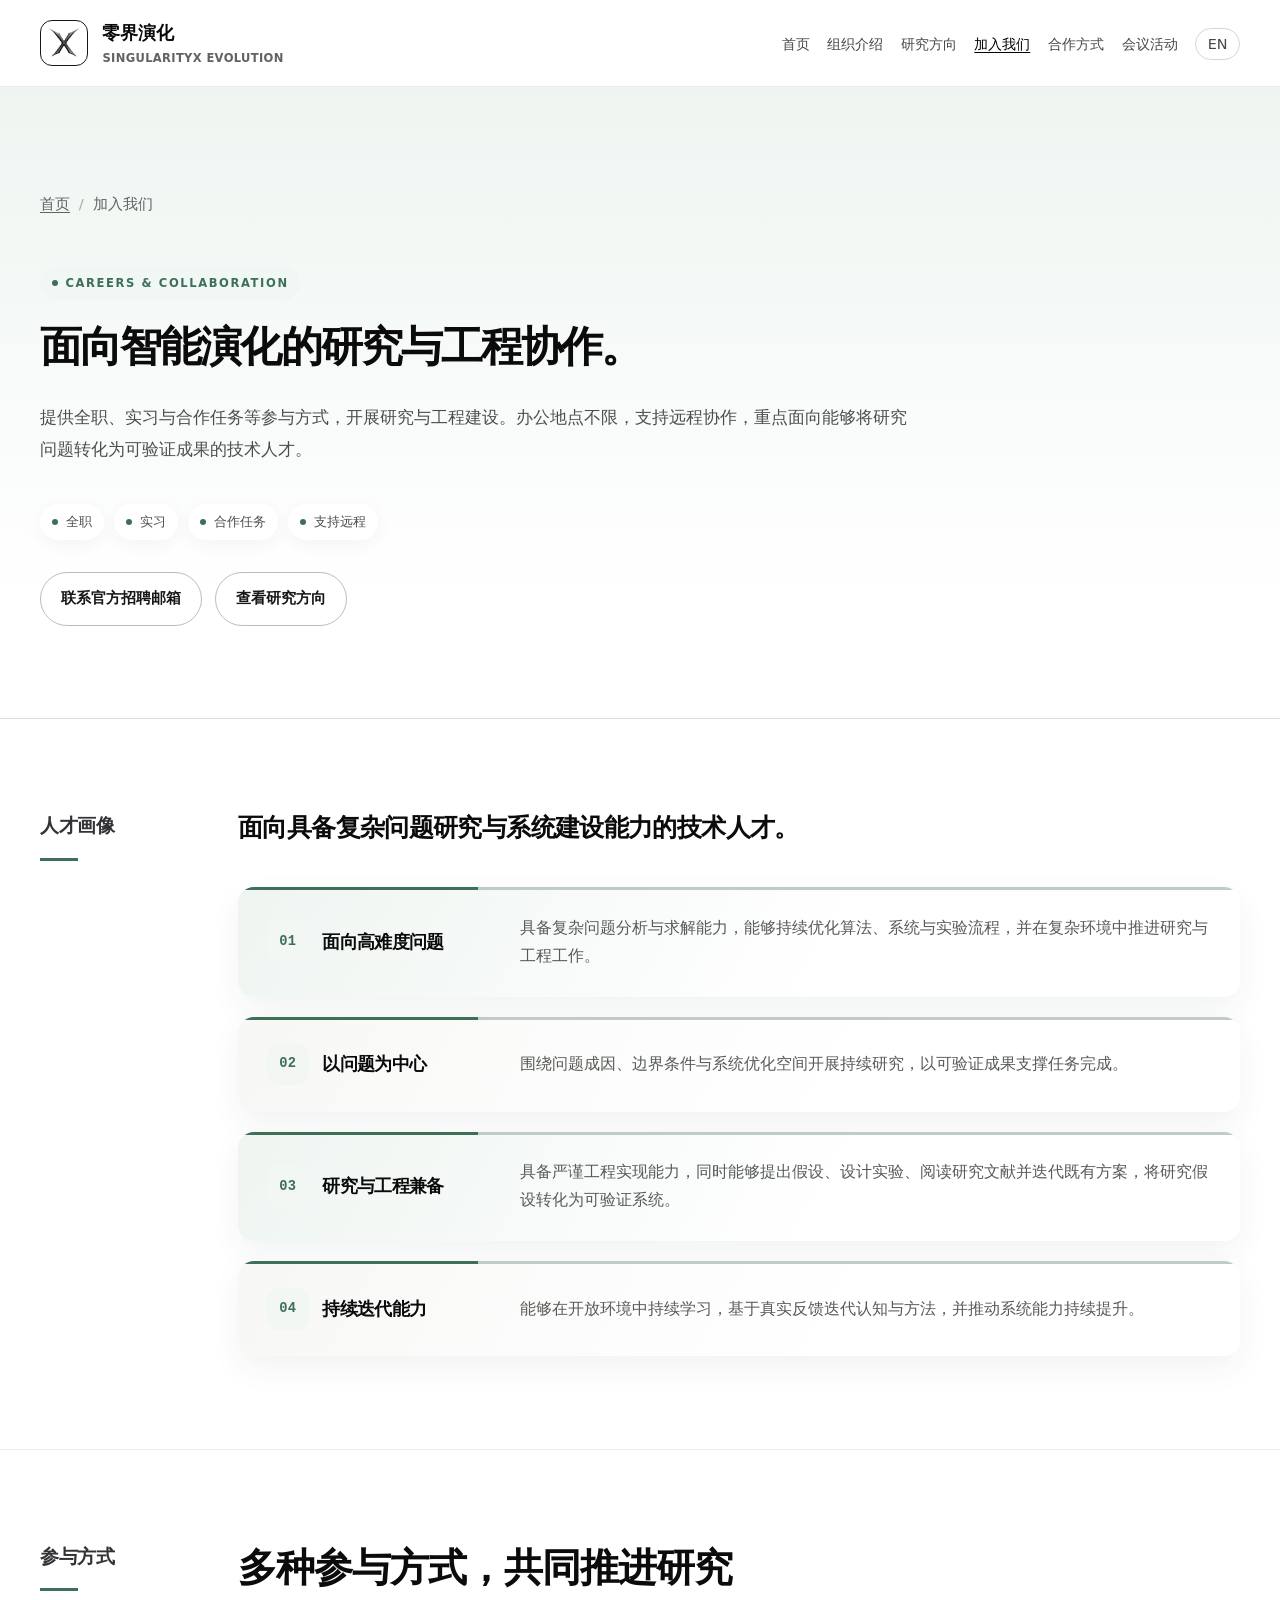
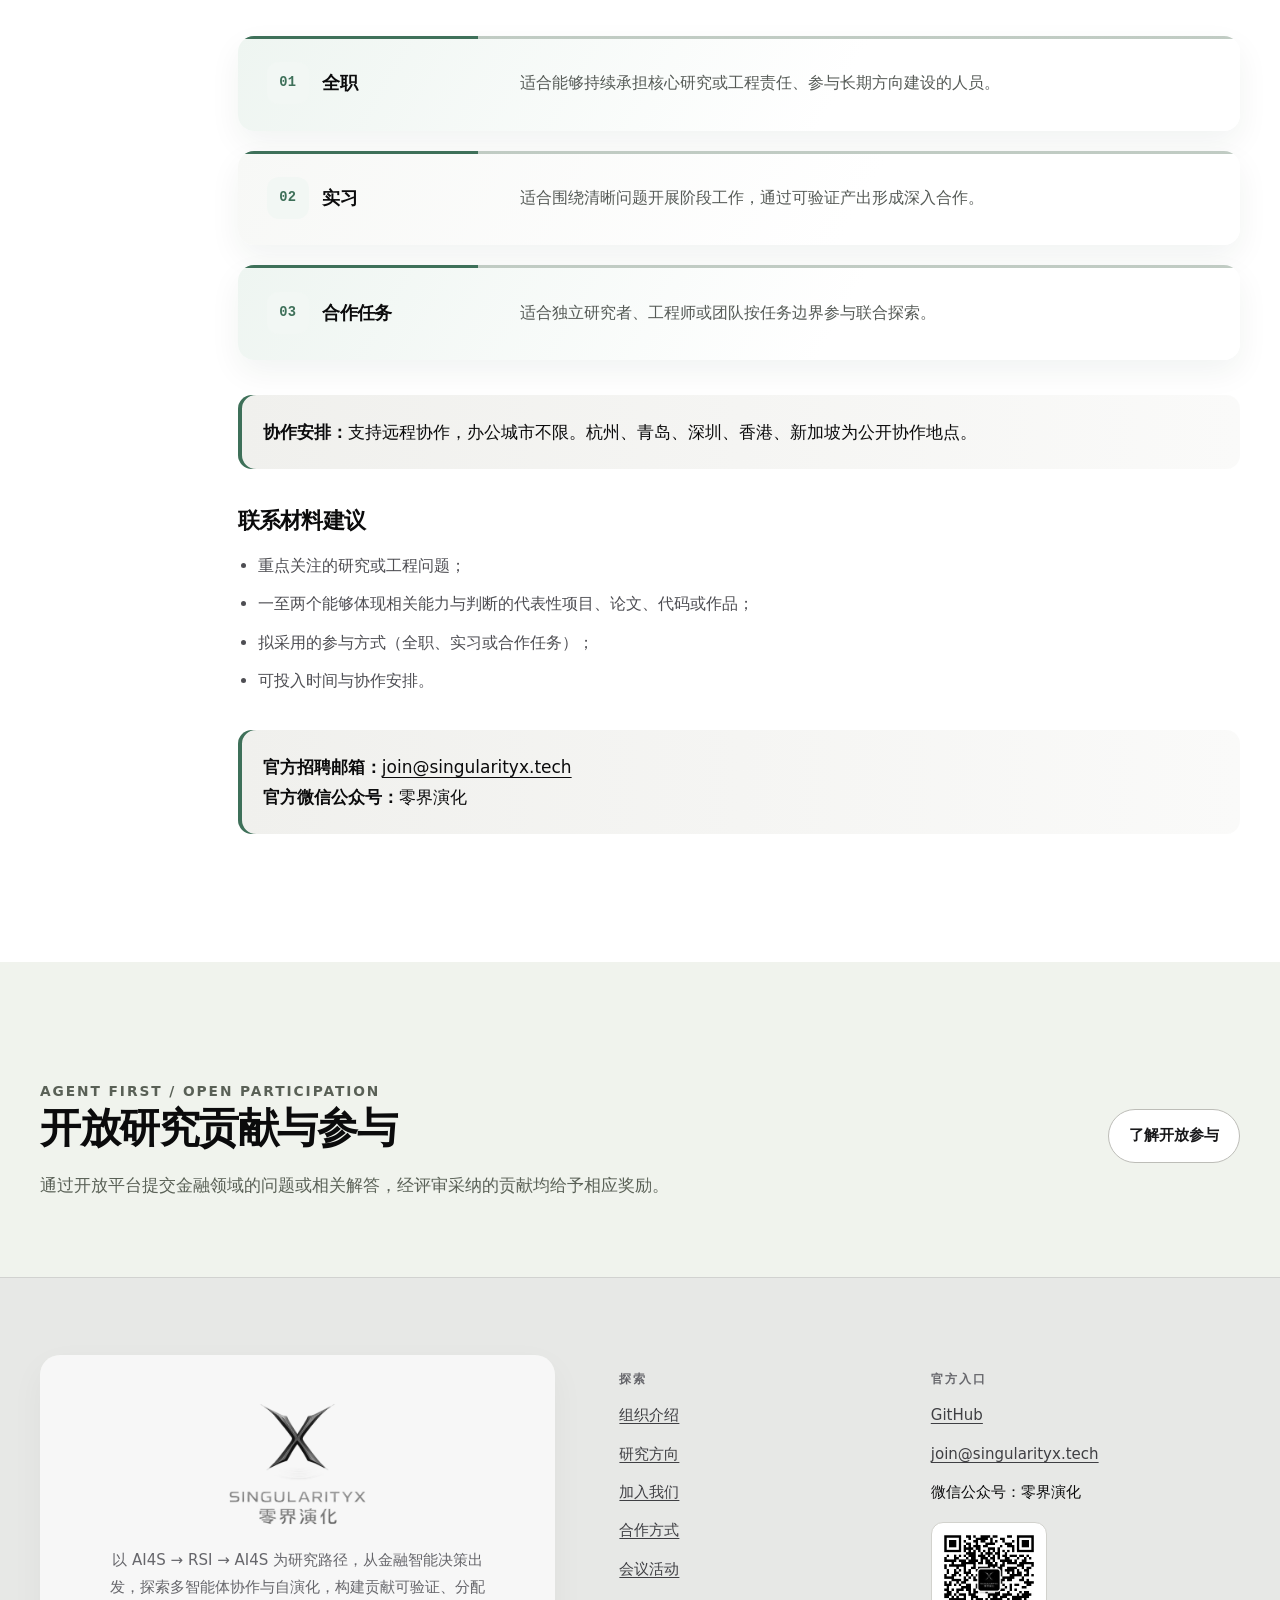
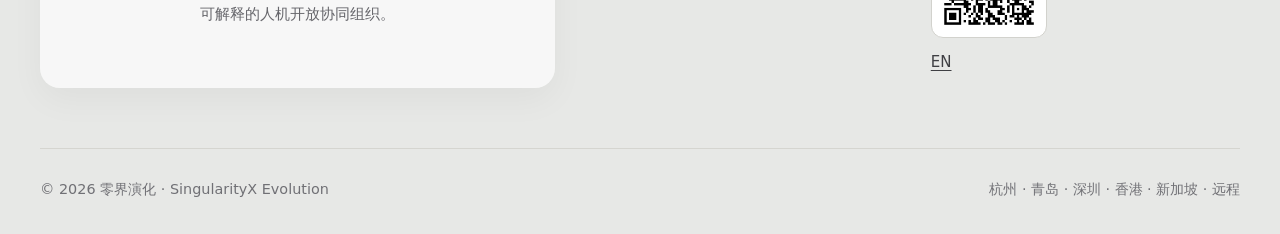
==== commit 50806e1f: "Add files via upload" ====
--- a/careers/index.html
+++ b/careers/index.html
@@ -11,7 +11,7 @@
     <a class="brand" href="../index.html" aria-label="零界演化首页"><img src="../assets/singularityx-mark.8f31a2.webp" width="520" height="487" alt="" fetchpriority="high"><span>零界演化<small>SingularityX Evolution</small></span></a>
     <nav class="primary-nav" aria-label="主要导航"><ul><li><a class="nav-home" href="../index.html">首页</a></li><li><a href="../organization/index.html">组织介绍</a></li><li><a href="../research/index.html">研究方向</a></li><li><a href="../careers/index.html" aria-current="page">加入我们</a></li><li><a href="../collaboration/index.html">合作方式</a></li><li><a href="../events/index.html">会议活动</a></li><li><a class="lang-link" href="../en/careers/index.html" hreflang="en">EN</a></li></ul></nav>
     <details class="mobile-nav"><summary aria-label="打开导航菜单">菜单</summary><ul><li><a class="nav-home" href="../index.html">首页</a></li><li><a href="../organization/index.html">组织介绍</a></li><li><a href="../research/index.html">研究方向</a></li><li><a href="../careers/index.html">加入我们</a></li><li><a href="../collaboration/index.html">合作方式</a></li><li><a href="../events/index.html">会议活动</a></li><li><a href="../en/careers/index.html">EN</a></li></ul></details>
-  </div></header><main id="main"><section class="page-hero"><div class="shell"><nav class="breadcrumbs" aria-label="面包屑"><ol><li><a href="../index.html">首页</a></li><li aria-current="page">加入我们</li></ol></nav><p class="eyebrow">Careers &amp; Collaboration</p><h1>加入一项值得长期投入的任务。</h1><p class="hero-lede">可以通过全职、实习与合作任务参与研究和工程建设。办公城市不限，支持远程协作，优先寻找能把研究问题转化为可验证工作的技术人才。</p><div class="page-facts" aria-label="参与方式与协作安排"><span>全职</span><span>实习</span><span>合作任务</span><span>支持远程</span></div><div class="cta-row"><a class="button button--dark" href="mailto:join@singularityx.tech">联系官方招聘邮箱</a><a class="button button--light" href="../research/index.html">先看研究方向</a></div></div></section><section class="section section--soft" id="talent-profile"><div class="shell prose-grid"><div><h2>人才画像</h2></div><div class="prose"><h2>人才标准聚焦于能够将高难度问题沉淀为系统能力的研究与工程人才。</h2><div class="task-list persona-grid"><article class="task"><h3>面向高难度问题</h3><p>能够正面应对高难度问题，长期打磨算法、系统与实验闭环，并在复杂环境中持续推进工作。</p></article><article class="task"><h3>以问题为中心</h3><p>不止于任务层面的完成，而是会持续追问问题成因、边界条件与系统优化空间。</p></article><article class="task"><h3>研究与工程兼备</h3><p>具备严谨工程实现能力，同时能够提出假设、设计实验、阅读研究文献并迭代既有方案，将想法转化为可验证系统。</p></article><article class="task"><h3>持续迭代能力</h3><p>能够在开放环境中持续学习，基于真实反馈迭代认知与方法，并推动系统能力持续提升。</p></article></div></div></div></section><section class="section"><div class="shell prose-grid"><div><h2>参与方式</h2></div><div class="prose"><h2>多种参与方式，共同推进研究</h2><div class="task-list"><article class="task"><h3>全职</h3><p>适合持续承担核心研究或工程责任，并参与长期方向建设的伙伴。</p></article><article class="task"><h3>实习</h3><p>适合围绕清晰问题开展阶段工作，通过可验证产出形成深入合作。</p></article><article class="task"><h3>合作任务</h3><p>适合独立研究者、工程师或团队按任务边界参与联合探索。</p></article></div><div class="callout"><strong>协作安排：</strong>支持远程协作，办公城市不限。杭州、青岛、深圳、香港、新加坡为公开协作地点。</div><h3>联系时建议包含</h3><ul><li>你最关注的研究或工程问题；</li><li>一至两个能说明能力与判断的项目、论文、代码或作品；</li><li>希望采用全职、实习或合作任务中的哪种方式；</li><li>可投入时间与偏好的协作节奏。</li></ul><div class="callout"><strong>官方招聘邮箱：</strong><a href="mailto:join@singularityx.tech">join@singularityx.tech</a><br><strong>官方微信公众号：</strong>零界演化</div></div></div></section><section class="af-section af-wash"><div class="shell af-submit"><div><p class="eyebrow">AGENT FIRST / OPEN PARTICIPATION</p><h2>从一次开放贡献开始参与</h2><p>可以先通过开放平台提出金融领域的问题或提交相关解答，被采纳的贡献均给予奖励。</p></div><a href="https://github.com/SingularityX-Evolution" class="button button--dark">了解开放参与</a></div></section></main><footer class="site-footer"><div class="shell"><div class="footer-grid">
+  </div></header><main id="main"><section class="page-hero"><div class="shell"><nav class="breadcrumbs" aria-label="面包屑"><ol><li><a href="../index.html">首页</a></li><li aria-current="page">加入我们</li></ol></nav><p class="eyebrow">Careers &amp; Collaboration</p><h1>面向智能演化的研究与工程协作。</h1><p class="hero-lede">提供全职、实习与合作任务等参与方式，开展研究与工程建设。办公地点不限，支持远程协作，重点面向能够将研究问题转化为可验证成果的技术人才。</p><div class="page-facts" aria-label="参与方式与协作安排"><span>全职</span><span>实习</span><span>合作任务</span><span>支持远程</span></div><div class="cta-row"><a class="button button--dark" href="mailto:join@singularityx.tech">联系官方招聘邮箱</a><a class="button button--light" href="../research/index.html">查看研究方向</a></div></div></section><section class="section section--soft" id="talent-profile"><div class="shell prose-grid"><div><h2>人才画像</h2></div><div class="prose"><h2>面向具备复杂问题研究与系统建设能力的技术人才。</h2><div class="task-list persona-grid"><article class="task"><h3>面向高难度问题</h3><p>具备复杂问题分析与求解能力，能够持续优化算法、系统与实验流程，并在复杂环境中推进研究与工程工作。</p></article><article class="task"><h3>以问题为中心</h3><p>围绕问题成因、边界条件与系统优化空间开展持续研究，以可验证成果支撑任务完成。</p></article><article class="task"><h3>研究与工程兼备</h3><p>具备严谨工程实现能力，同时能够提出假设、设计实验、阅读研究文献并迭代既有方案，将研究假设转化为可验证系统。</p></article><article class="task"><h3>持续迭代能力</h3><p>能够在开放环境中持续学习，基于真实反馈迭代认知与方法，并推动系统能力持续提升。</p></article></div></div></div></section><section class="section"><div class="shell prose-grid"><div><h2>参与方式</h2></div><div class="prose"><h2>多种参与方式，共同推进研究</h2><div class="task-list"><article class="task"><h3>全职</h3><p>适合能够持续承担核心研究或工程责任、参与长期方向建设的人员。</p></article><article class="task"><h3>实习</h3><p>适合围绕清晰问题开展阶段工作，通过可验证产出形成深入合作。</p></article><article class="task"><h3>合作任务</h3><p>适合独立研究者、工程师或团队按任务边界参与联合探索。</p></article></div><div class="callout"><strong>协作安排：</strong>支持远程协作，办公城市不限。杭州、青岛、深圳、香港、新加坡为公开协作地点。</div><h3>联系材料建议</h3><ul><li>重点关注的研究或工程问题；</li><li>一至两个能够体现相关能力与判断的代表性项目、论文、代码或作品；</li><li>拟采用的参与方式（全职、实习或合作任务）；</li><li>可投入时间与协作安排。</li></ul><div class="callout"><strong>官方招聘邮箱：</strong><a href="mailto:join@singularityx.tech">join@singularityx.tech</a><br><strong>官方微信公众号：</strong>零界演化</div></div></div></section><section class="af-section af-wash"><div class="shell af-submit"><div><p class="eyebrow">AGENT FIRST / OPEN PARTICIPATION</p><h2>开放研究贡献与参与</h2><p>通过开放平台提交金融领域的问题或相关解答，经评审采纳的贡献均给予相应奖励。</p></div><a href="https://github.com/SingularityX-Evolution" class="button button--dark">了解开放参与</a></div></section></main><footer class="site-footer"><div class="shell"><div class="footer-grid">
     <div class="footer-brand"><img src="../assets/singularityx-lockup.17c4b8.webp" width="1400" height="1233" loading="lazy" alt="SingularityX 零界演化"><p>以 AI4S → RSI → AI4S 为研究路径，从金融智能决策出发，探索多智能体协作与自演化，构建贡献可验证、分配可解释的人机开放协同组织。</p></div>
     <div><p class="kicker">探索</p><ul class="footer-links"><li><a href="../organization/index.html">组织介绍</a></li><li><a href="../research/index.html">研究方向</a></li><li><a href="../careers/index.html">加入我们</a></li><li><a href="../collaboration/index.html">合作方式</a></li><li><a href="../events/index.html">会议活动</a></li></ul></div>
     <div><p class="kicker">官方入口</p><ul class="footer-links"><li><a href="https://github.com/SingularityX-Evolution" rel="me">GitHub</a></li><li><a href="mailto:join@singularityx.tech">join@singularityx.tech</a></li><li>微信公众号：零界演化</li><li class="wechat-qr"><img src="../assets/wechat-qrcode.a854b3.jpg" width="258" height="258" loading="lazy" alt="微信公众号二维码"></li><li><a href="../en/careers/index.html" lang="en">EN</a></li></ul></div>
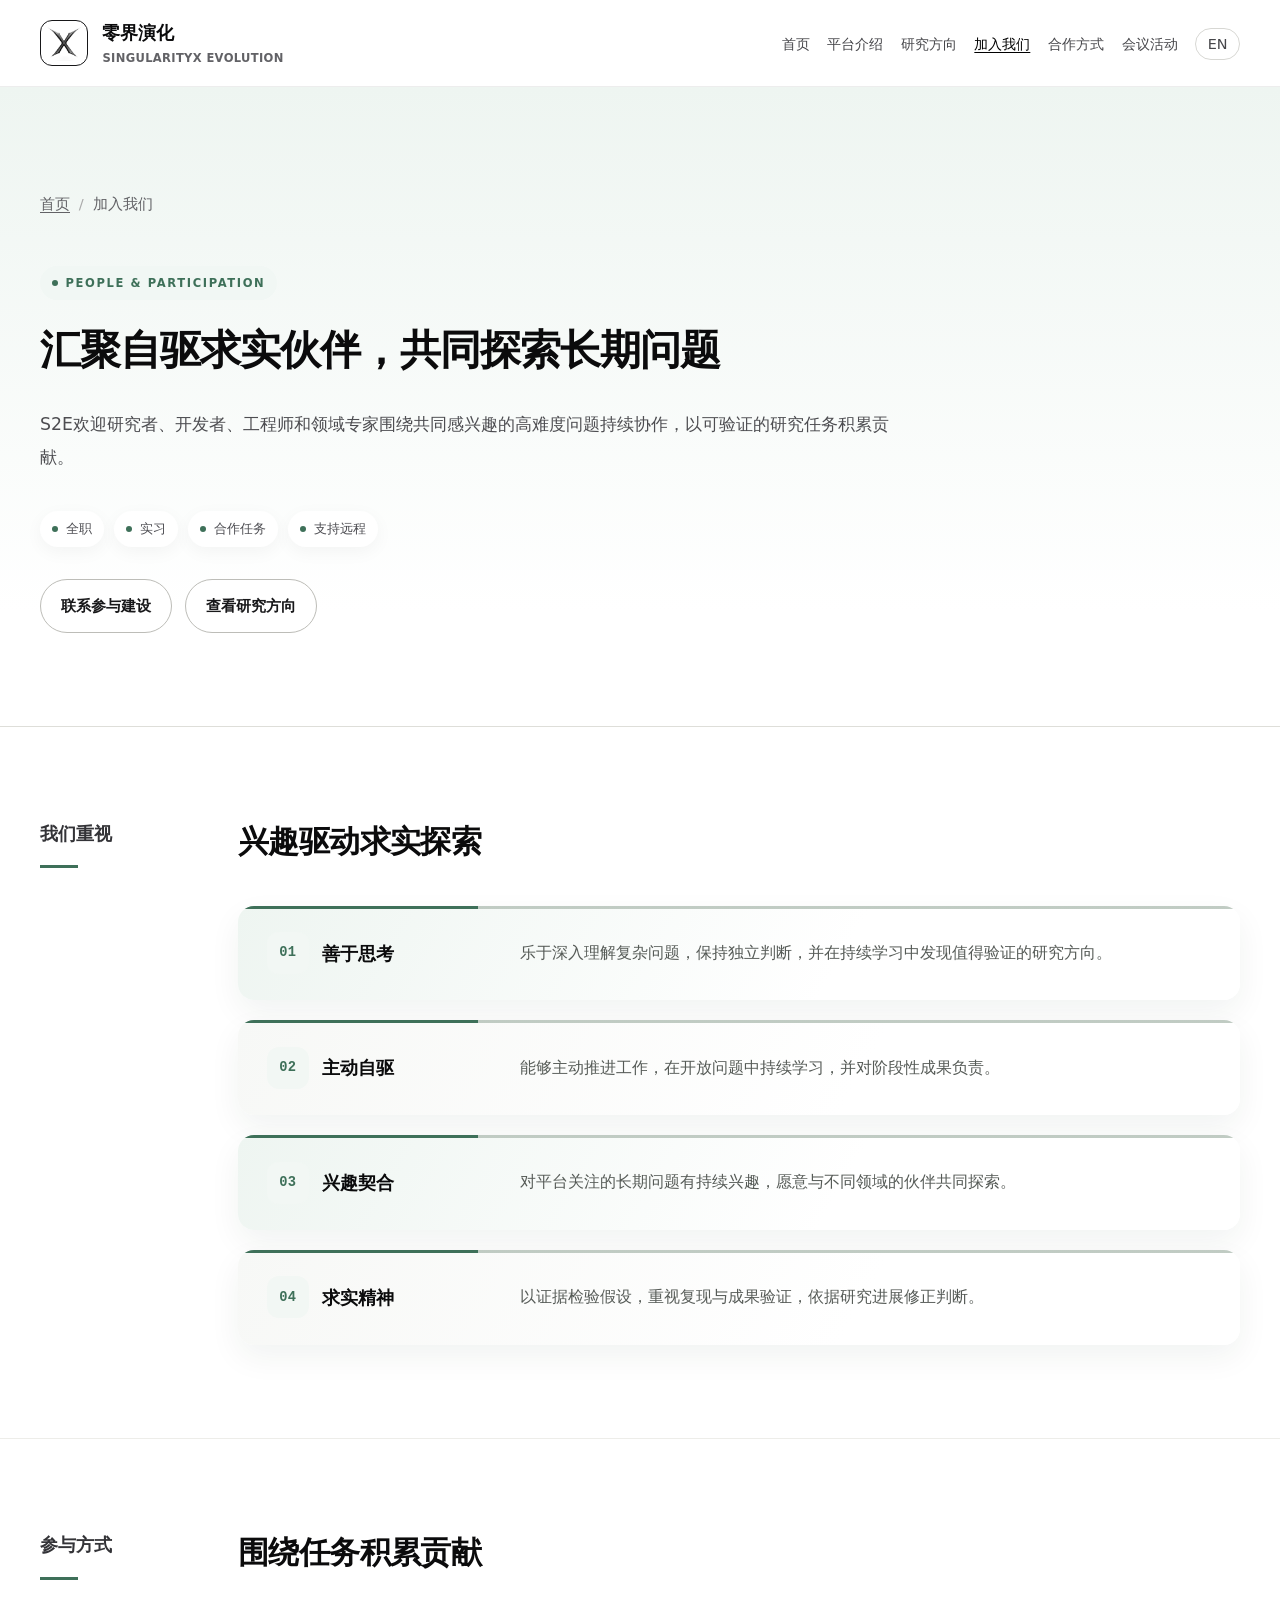
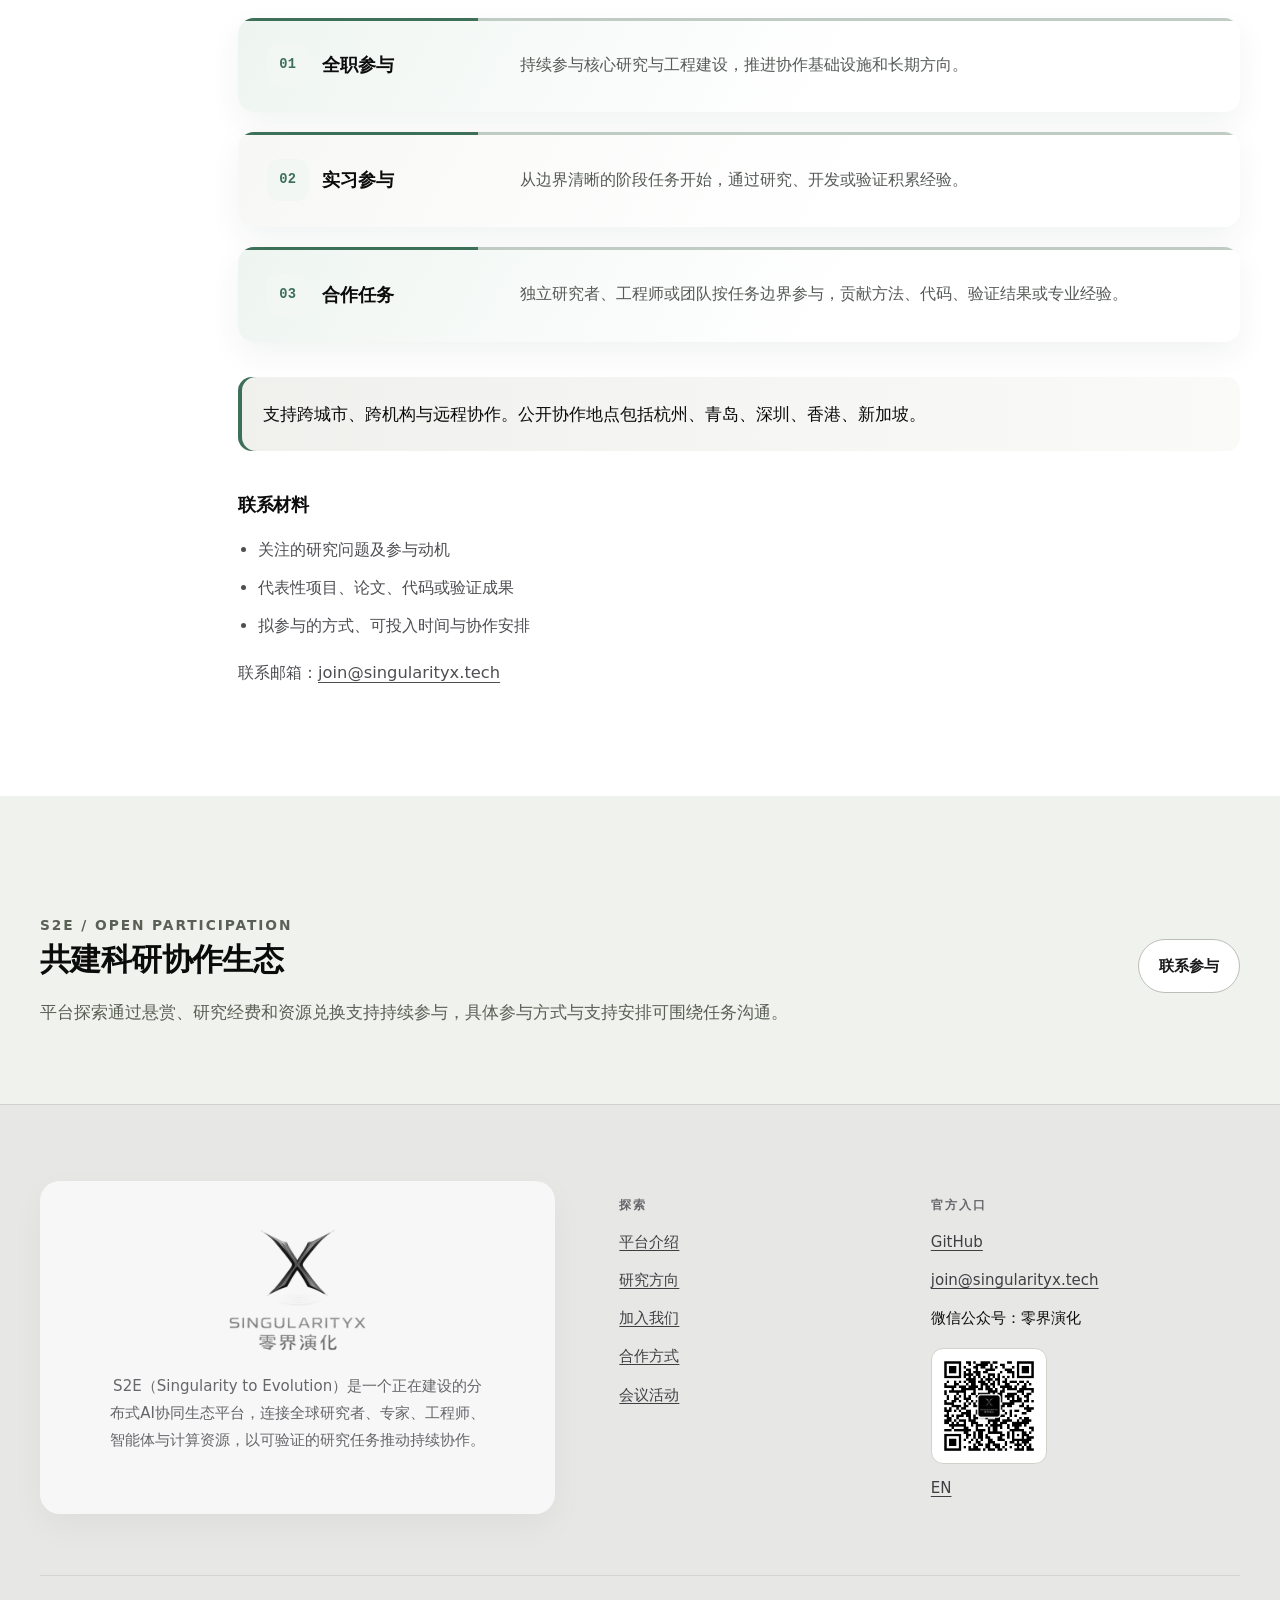
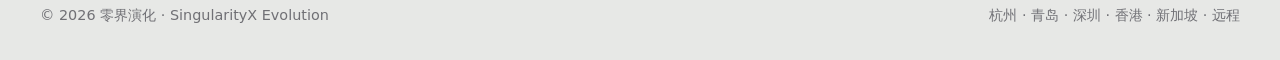
==== commit 18d54ac4: "Add files via upload" ====
--- a/careers/index.html
+++ b/careers/index.html
@@ -1,18 +1,18 @@
 <!doctype html>
 <html lang="zh-CN"><head><meta charset="utf-8"><meta name="viewport" content="width=device-width,initial-scale=1">
-  <title>零界演化</title>
-  <meta name="apple-mobile-web-app-title" content="零界演化">
-  <meta name="application-name" content="零界演化"><meta name="description" content="通过全职、实习或合作任务加入零界演化的研究与工程工作，支持远程协作。">
+  <title>加入我们｜S2E 分布式协同生态平台</title>
+  <meta name="apple-mobile-web-app-title" content="S2E">
+  <meta name="application-name" content="S2E"><meta name="description" content="S2E重视独立思考、自驱、兴趣契合与求实精神，欢迎研究者、开发者与工程师通过全职、实习或合作任务共同建设，支持远程协作。">
   <link rel="canonical" href="https://singularity-x.ai/careers/"><link rel="alternate" hreflang="zh-CN" href="https://singularity-x.ai/careers/"><link rel="alternate" hreflang="en" href="https://singularity-x.ai/en/careers/"><link rel="alternate" hreflang="x-default" href="https://singularity-x.ai/careers/">
-  <meta property="og:type" content="website"><meta property="og:locale" content="zh_CN"><meta property="og:locale:alternate" content="en_US"><meta property="og:site_name" content="零界演化"><meta property="og:title" content="零界演化"><meta property="og:description" content="通过全职、实习或合作任务加入零界演化的研究与工程工作，支持远程协作。"><meta property="og:url" content="https://singularity-x.ai/careers/"><meta property="og:image" content="https://singularity-x.ai/assets/social-preview.9b73e1.png"><meta property="og:image:width" content="1200"><meta property="og:image:height" content="630"><meta property="og:image:alt" content="零界演化">
-  <meta name="twitter:card" content="summary_large_image"><meta name="twitter:title" content="零界演化"><meta name="twitter:description" content="通过全职、实习或合作任务加入零界演化的研究与工程工作，支持远程协作。"><meta name="twitter:image" content="https://singularity-x.ai/assets/social-preview.9b73e1.png"><meta name="twitter:image:alt" content="零界演化"><meta name="theme-color" content="#fbfbf9">
-  <link rel="manifest" href="../site.webmanifest"><link rel="icon" href="../assets/favicon.ico" sizes="any"><link rel="icon" type="image/png" sizes="32x32" href="../assets/favicon-32.png"><link rel="apple-touch-icon" href="../assets/favicon-180.png"><link rel="preload" href="../assets/singularityx-mark.8f31a2.webp" as="image" type="image/webp" fetchpriority="high"><link rel="stylesheet" href="../assets/site.8c6948ea.css"><script type="application/ld+json">{"@context":"https://schema.org","@graph":[{"@type":"Organization","@id":"https://singularity-x.ai/#organization","name":"零界演化","alternateName":"SingularityX Evolution","url":"https://singularity-x.ai/","logo":{"@type":"ImageObject","url":"https://singularity-x.ai/assets/singularityx-mark.8f31a2.webp","width":520,"height":487},"email":"join@singularityx.tech","sameAs":["https://github.com/SingularityX-Evolution"],"location":[{"@type":"Place","name":"杭州"},{"@type":"Place","name":"青岛"},{"@type":"Place","name":"深圳"},{"@type":"Place","name":"香港"},{"@type":"Place","name":"新加坡"}],"contactPoint":{"@type":"ContactPoint","contactType":"problem proposals, solutions and collaboration","email":"join@singularityx.tech","availableLanguage":["zh","en"]},"knowsAbout":["AI for Science (AI4S)","Recursive Self-Improvement (RSI)","Multi-agent collaboration","Financial decision systems","Open human–AI collaboration","Verifiable contributions and explainable allocation"],"description":"以 AI4S → RSI → AI4S 为研究路径，从金融智能决策出发，探索多智能体协作与自演化，构建贡献可验证、分配可解释的人机开放协同组织。"},{"@type":"WebSite","@id":"https://singularity-x.ai/#website","url":"https://singularity-x.ai/","name":"零界演化","inLanguage":["zh-CN","en"],"publisher":{"@id":"https://singularity-x.ai/#organization"}},{"@type":"WebPage","@id":"https://singularity-x.ai/careers/#webpage","url":"https://singularity-x.ai/careers/","name":"加入我们 | 零界演化","description":"通过全职、实习或合作任务加入零界演化的研究与工程工作，支持远程协作。","inLanguage":"zh-CN","isPartOf":{"@id":"https://singularity-x.ai/#website"},"about":{"@id":"https://singularity-x.ai/#organization"}},{"@type":"BreadcrumbList","itemListElement":[{"@type":"ListItem","position":1,"name":"加入我们 | 零界演化","item":"https://singularity-x.ai/careers/"}]},{"@type":"ItemList","name":"零界演化参与方式","itemListElement":[{"@type":"ListItem","position":1,"name":"全职","url":"https://singularity-x.ai/careers/"},{"@type":"ListItem","position":2,"name":"实习","url":"https://singularity-x.ai/careers/"},{"@type":"ListItem","position":3,"name":"合作任务","url":"https://singularity-x.ai/careers/"}]},{"@type":"ItemList","name":"零界演化人才画像","itemListElement":[{"@type":"ListItem","position":1,"name":"面向高难度问题","url":"https://singularity-x.ai/careers/#talent-profile"},{"@type":"ListItem","position":2,"name":"以问题为中心","url":"https://singularity-x.ai/careers/#talent-profile"},{"@type":"ListItem","position":3,"name":"研究与工程兼备","url":"https://singularity-x.ai/careers/#talent-profile"},{"@type":"ListItem","position":4,"name":"持续迭代能力","url":"https://singularity-x.ai/careers/#talent-profile"}]}]}</script><link rel="stylesheet" href="../assets/agent-first.5f47a7eb.css"></head><body class="page-careers"><a class="skip-link" href="#main">跳到主要内容</a>
+  <meta property="og:type" content="website"><meta property="og:locale" content="zh_CN"><meta property="og:locale:alternate" content="en_US"><meta property="og:site_name" content="S2E · 零界演化"><meta property="og:title" content="加入我们｜S2E 分布式协同生态平台"><meta property="og:description" content="S2E重视独立思考、自驱、兴趣契合与求实精神，欢迎研究者、开发者与工程师通过全职、实习或合作任务共同建设，支持远程协作。"><meta property="og:url" content="https://singularity-x.ai/careers/"><meta property="og:image" content="https://singularity-x.ai/assets/singularityx-mark.8f31a2.webp"><meta property="og:image:width" content="520"><meta property="og:image:height" content="487"><meta property="og:image:alt" content="零界演化">
+  <meta name="twitter:card" content="summary"><meta name="twitter:title" content="加入我们｜S2E 分布式协同生态平台"><meta name="twitter:description" content="S2E重视独立思考、自驱、兴趣契合与求实精神，欢迎研究者、开发者与工程师通过全职、实习或合作任务共同建设，支持远程协作。"><meta name="twitter:image" content="https://singularity-x.ai/assets/singularityx-mark.8f31a2.webp"><meta name="twitter:image:alt" content="零界演化"><meta name="theme-color" content="#fbfbf9">
+  <link rel="manifest" href="../site.webmanifest"><link rel="icon" href="../assets/favicon.ico" sizes="any"><link rel="icon" type="image/png" sizes="32x32" href="../assets/favicon-32.png"><link rel="apple-touch-icon" href="../assets/favicon-180.png"><link rel="preload" href="../assets/singularityx-mark.8f31a2.webp" as="image" type="image/webp" fetchpriority="high"><link rel="stylesheet" href="../assets/site.8c6948ea.css"><script type="application/ld+json">{"@context":"https://schema.org","@graph":[{"@type":"Organization","@id":"https://singularity-x.ai/#organization","name":"零界演化","alternateName":"SingularityX Evolution","url":"https://singularity-x.ai/","logo":{"@type":"ImageObject","url":"https://singularity-x.ai/assets/singularityx-mark.8f31a2.webp","width":520,"height":487},"email":"join@singularityx.tech","sameAs":["https://github.com/SingularityX-Evolution"],"location":[{"@type":"Place","name":"杭州"},{"@type":"Place","name":"青岛"},{"@type":"Place","name":"深圳"},{"@type":"Place","name":"香港"},{"@type":"Place","name":"新加坡"}],"contactPoint":{"@type":"ContactPoint","contactType":"problem proposals, solutions and collaboration","email":"join@singularityx.tech","availableLanguage":["zh","en"]},"knowsAbout":["Distributed AI collaboration","Agent-mediated research","Verifiable research tasks","Energy and sustainable living beyond Earth","Life, cognition and intelligence","Public research and community collaboration","Contribution records and controlled sharing"],"description":"S2E（Singularity to Evolution）是一个正在建设的分布式AI协同生态平台，连接全球研究者、专家、工程师、智能体与计算资源，以可验证的研究任务推动持续协作。"},{"@type":"WebSite","@id":"https://singularity-x.ai/#website","url":"https://singularity-x.ai/","name":"S2E · 零界演化","inLanguage":["zh-CN","en"],"publisher":{"@id":"https://singularity-x.ai/#organization"}},{"@type":"WebPage","@id":"https://singularity-x.ai/careers/#webpage","url":"https://singularity-x.ai/careers/","name":"加入我们｜S2E 分布式协同生态平台","description":"S2E重视独立思考、自驱、兴趣契合与求实精神，欢迎研究者、开发者与工程师通过全职、实习或合作任务共同建设，支持远程协作。","inLanguage":"zh-CN","isPartOf":{"@id":"https://singularity-x.ai/#website"},"about":{"@id":"https://singularity-x.ai/#organization"}},{"@type":"BreadcrumbList","itemListElement":[{"@type":"ListItem","position":1,"name":"加入我们 | 零界演化","item":"https://singularity-x.ai/careers/"}]},{"@type":"ItemList","name":"零界演化参与方式","itemListElement":[{"@type":"ListItem","position":1,"name":"全职","url":"https://singularity-x.ai/careers/"},{"@type":"ListItem","position":2,"name":"实习","url":"https://singularity-x.ai/careers/"},{"@type":"ListItem","position":3,"name":"合作任务","url":"https://singularity-x.ai/careers/"}]},{"@type":"ItemList","name":"零界演化人才画像","itemListElement":[{"@type":"ListItem","position":1,"name":"面向高难度问题","url":"https://singularity-x.ai/careers/#talent-profile"},{"@type":"ListItem","position":2,"name":"以问题为中心","url":"https://singularity-x.ai/careers/#talent-profile"},{"@type":"ListItem","position":3,"name":"研究与工程兼备","url":"https://singularity-x.ai/careers/#talent-profile"},{"@type":"ListItem","position":4,"name":"持续迭代能力","url":"https://singularity-x.ai/careers/#talent-profile"}]}]}</script><link rel="stylesheet" href="../assets/agent-first.5f47a7eb.css"><link rel="stylesheet" href="../assets/s2e-content.d0f820e1.css"><link rel="stylesheet" href="../assets/heading-system.5fcb1f93.css"></head><body class="page-careers"><a class="skip-link" href="#main">跳到主要内容</a>
   <header class="site-header"><div class="header-inner">
     <a class="brand" href="../index.html" aria-label="零界演化首页"><img src="../assets/singularityx-mark.8f31a2.webp" width="520" height="487" alt="" fetchpriority="high"><span>零界演化<small>SingularityX Evolution</small></span></a>
-    <nav class="primary-nav" aria-label="主要导航"><ul><li><a class="nav-home" href="../index.html">首页</a></li><li><a href="../organization/index.html">组织介绍</a></li><li><a href="../research/index.html">研究方向</a></li><li><a href="../careers/index.html" aria-current="page">加入我们</a></li><li><a href="../collaboration/index.html">合作方式</a></li><li><a href="../events/index.html">会议活动</a></li><li><a class="lang-link" href="../en/careers/index.html" hreflang="en">EN</a></li></ul></nav>
-    <details class="mobile-nav"><summary aria-label="打开导航菜单">菜单</summary><ul><li><a class="nav-home" href="../index.html">首页</a></li><li><a href="../organization/index.html">组织介绍</a></li><li><a href="../research/index.html">研究方向</a></li><li><a href="../careers/index.html">加入我们</a></li><li><a href="../collaboration/index.html">合作方式</a></li><li><a href="../events/index.html">会议活动</a></li><li><a href="../en/careers/index.html">EN</a></li></ul></details>
-  </div></header><main id="main"><section class="page-hero"><div class="shell"><nav class="breadcrumbs" aria-label="面包屑"><ol><li><a href="../index.html">首页</a></li><li aria-current="page">加入我们</li></ol></nav><p class="eyebrow">Careers &amp; Collaboration</p><h1>面向智能演化的研究与工程协作。</h1><p class="hero-lede">提供全职、实习与合作任务等参与方式，开展研究与工程建设。办公地点不限，支持远程协作，重点面向能够将研究问题转化为可验证成果的技术人才。</p><div class="page-facts" aria-label="参与方式与协作安排"><span>全职</span><span>实习</span><span>合作任务</span><span>支持远程</span></div><div class="cta-row"><a class="button button--dark" href="mailto:join@singularityx.tech">联系官方招聘邮箱</a><a class="button button--light" href="../research/index.html">查看研究方向</a></div></div></section><section class="section section--soft" id="talent-profile"><div class="shell prose-grid"><div><h2>人才画像</h2></div><div class="prose"><h2>面向具备复杂问题研究与系统建设能力的技术人才。</h2><div class="task-list persona-grid"><article class="task"><h3>面向高难度问题</h3><p>具备复杂问题分析与求解能力，能够持续优化算法、系统与实验流程，并在复杂环境中推进研究与工程工作。</p></article><article class="task"><h3>以问题为中心</h3><p>围绕问题成因、边界条件与系统优化空间开展持续研究，以可验证成果支撑任务完成。</p></article><article class="task"><h3>研究与工程兼备</h3><p>具备严谨工程实现能力，同时能够提出假设、设计实验、阅读研究文献并迭代既有方案，将研究假设转化为可验证系统。</p></article><article class="task"><h3>持续迭代能力</h3><p>能够在开放环境中持续学习，基于真实反馈迭代认知与方法，并推动系统能力持续提升。</p></article></div></div></div></section><section class="section"><div class="shell prose-grid"><div><h2>参与方式</h2></div><div class="prose"><h2>多种参与方式，共同推进研究</h2><div class="task-list"><article class="task"><h3>全职</h3><p>适合能够持续承担核心研究或工程责任、参与长期方向建设的人员。</p></article><article class="task"><h3>实习</h3><p>适合围绕清晰问题开展阶段工作，通过可验证产出形成深入合作。</p></article><article class="task"><h3>合作任务</h3><p>适合独立研究者、工程师或团队按任务边界参与联合探索。</p></article></div><div class="callout"><strong>协作安排：</strong>支持远程协作，办公城市不限。杭州、青岛、深圳、香港、新加坡为公开协作地点。</div><h3>联系材料建议</h3><ul><li>重点关注的研究或工程问题；</li><li>一至两个能够体现相关能力与判断的代表性项目、论文、代码或作品；</li><li>拟采用的参与方式（全职、实习或合作任务）；</li><li>可投入时间与协作安排。</li></ul><div class="callout"><strong>官方招聘邮箱：</strong><a href="mailto:join@singularityx.tech">join@singularityx.tech</a><br><strong>官方微信公众号：</strong>零界演化</div></div></div></section><section class="af-section af-wash"><div class="shell af-submit"><div><p class="eyebrow">AGENT FIRST / OPEN PARTICIPATION</p><h2>开放研究贡献与参与</h2><p>通过开放平台提交金融领域的问题或相关解答，经评审采纳的贡献均给予相应奖励。</p></div><a href="https://github.com/SingularityX-Evolution" class="button button--dark">了解开放参与</a></div></section></main><footer class="site-footer"><div class="shell"><div class="footer-grid">
-    <div class="footer-brand"><img src="../assets/singularityx-lockup.17c4b8.webp" width="1400" height="1233" loading="lazy" alt="SingularityX 零界演化"><p>以 AI4S → RSI → AI4S 为研究路径，从金融智能决策出发，探索多智能体协作与自演化，构建贡献可验证、分配可解释的人机开放协同组织。</p></div>
-    <div><p class="kicker">探索</p><ul class="footer-links"><li><a href="../organization/index.html">组织介绍</a></li><li><a href="../research/index.html">研究方向</a></li><li><a href="../careers/index.html">加入我们</a></li><li><a href="../collaboration/index.html">合作方式</a></li><li><a href="../events/index.html">会议活动</a></li></ul></div>
+    <nav class="primary-nav" aria-label="主要导航"><ul><li><a class="nav-home" href="../index.html">首页</a></li><li><a href="../organization/index.html">平台介绍</a></li><li><a href="../research/index.html">研究方向</a></li><li><a href="../careers/index.html" aria-current="page">加入我们</a></li><li><a href="../collaboration/index.html">合作方式</a></li><li><a href="../events/index.html">会议活动</a></li><li><a class="lang-link" href="../en/careers/index.html" hreflang="en">EN</a></li></ul></nav>
+    <details class="mobile-nav"><summary aria-label="打开导航菜单">菜单</summary><ul><li><a class="nav-home" href="../index.html">首页</a></li><li><a href="../organization/index.html">平台介绍</a></li><li><a href="../research/index.html">研究方向</a></li><li><a href="../careers/index.html">加入我们</a></li><li><a href="../collaboration/index.html">合作方式</a></li><li><a href="../events/index.html">会议活动</a></li><li><a href="../en/careers/index.html">EN</a></li></ul></details>
+  </div></header><main id="main"><section class="page-hero"><div class="shell"><nav class="breadcrumbs" aria-label="面包屑"><ol><li><a href="../index.html">首页</a></li><li aria-current="page">加入我们</li></ol></nav><p class="eyebrow">PEOPLE &amp; PARTICIPATION</p><h1 class="s2e-page-title"><span>汇聚自驱求实伙伴，</span><span>共同探索长期问题</span></h1><p class="hero-lede">S2E欢迎研究者、开发者、工程师和领域专家围绕共同感兴趣的高难度问题持续协作，以可验证的研究任务积累贡献。</p><div class="page-facts"><span>全职</span><span>实习</span><span>合作任务</span><span>支持远程</span></div><div class='cta-row'><a class="button button--dark" href="mailto:join@singularityx.tech">联系参与建设</a><a class="button button--light" href="../research/index.html">查看研究方向</a></div></div></section><section class="section section--soft" id="talent-profile"><div class="shell prose-grid"><div><h2 class="s2e-label-title">我们重视</h2></div><div class="prose"><h2 class="s2e-section-title">兴趣驱动求实探索</h2><div class="task-list persona-grid"><article class="task"><h3 class="s2e-card-title">善于思考</h3><p>乐于深入理解复杂问题，保持独立判断，并在持续学习中发现值得验证的研究方向。</p></article><article class="task"><h3 class="s2e-card-title">主动自驱</h3><p>能够主动推进工作，在开放问题中持续学习，并对阶段性成果负责。</p></article><article class="task"><h3 class="s2e-card-title">兴趣契合</h3><p>对平台关注的长期问题有持续兴趣，愿意与不同领域的伙伴共同探索。</p></article><article class="task"><h3 class="s2e-card-title">求实精神</h3><p>以证据检验假设，重视复现与成果验证，依据研究进展修正判断。</p></article></div></div></div></section><section class="section"><div class="shell prose-grid"><div><h2 class="s2e-label-title">参与方式</h2></div><div class="prose"><h2 class="s2e-section-title">围绕任务积累贡献</h2><div class="task-list"><article class="task"><h3 class="s2e-card-title">全职参与</h3><p>持续参与核心研究与工程建设，推进协作基础设施和长期方向。</p></article><article class="task"><h3 class="s2e-card-title">实习参与</h3><p>从边界清晰的阶段任务开始，通过研究、开发或验证积累经验。</p></article><article class="task"><h3 class="s2e-card-title">合作任务</h3><p>独立研究者、工程师或团队按任务边界参与，贡献方法、代码、验证结果或专业经验。</p></article></div><div class="callout">支持跨城市、跨机构与远程协作。公开协作地点包括杭州、青岛、深圳、香港、新加坡。</div><h3 class="s2e-card-title">联系材料</h3><ul><li>关注的研究问题及参与动机</li><li>代表性项目、论文、代码或验证成果</li><li>拟参与的方式、可投入时间与协作安排</li></ul><p>联系邮箱：<a href="mailto:join@singularityx.tech">join@singularityx.tech</a></p></div></div></section><section class="af-section af-wash"><div class="shell af-submit"><div><p class="eyebrow">S2E / OPEN PARTICIPATION</p><h2 class="s2e-section-title">共建科研协作生态</h2><p>平台探索通过悬赏、研究经费和资源兑换支持持续参与，具体参与方式与支持安排可围绕任务沟通。</p></div><a class="button button--dark" href="mailto:join@singularityx.tech">联系参与</a></div></section></main><footer class="site-footer"><div class="shell"><div class="footer-grid">
+    <div class="footer-brand"><img src="../assets/singularityx-lockup.17c4b8.webp" width="1400" height="1233" loading="lazy" alt="SingularityX 零界演化"><p>S2E（Singularity to Evolution）是一个正在建设的分布式AI协同生态平台，连接全球研究者、专家、工程师、智能体与计算资源，以可验证的研究任务推动持续协作。</p></div>
+    <div><p class="kicker">探索</p><ul class="footer-links"><li><a href="../organization/index.html">平台介绍</a></li><li><a href="../research/index.html">研究方向</a></li><li><a href="../careers/index.html">加入我们</a></li><li><a href="../collaboration/index.html">合作方式</a></li><li><a href="../events/index.html">会议活动</a></li></ul></div>
     <div><p class="kicker">官方入口</p><ul class="footer-links"><li><a href="https://github.com/SingularityX-Evolution" rel="me">GitHub</a></li><li><a href="mailto:join@singularityx.tech">join@singularityx.tech</a></li><li>微信公众号：零界演化</li><li class="wechat-qr"><img src="../assets/wechat-qrcode.a854b3.jpg" width="258" height="258" loading="lazy" alt="微信公众号二维码"></li><li><a href="../en/careers/index.html" lang="en">EN</a></li></ul></div>
   </div><div class="footer-meta"><span>© <span data-year>2026</span> 零界演化 · SingularityX Evolution</span><span>杭州 · 青岛 · 深圳 · 香港 · 新加坡 · 远程</span></div></div></footer><script src="../assets/site.7a19c2.js" defer></script></body></html>
--- a/assets/s2e-content.d0f820e1.css
+++ b/assets/s2e-content.d0f820e1.css
@@ -0,0 +1,11 @@
+/* Content update for the S2E platform introduction. */
+.s2e-platform-title{display:grid;gap:1rem;margin:0 0 1.5rem;font-size:clamp(1.6rem,3vw,2.8rem);font-weight:650;line-height:1.4;letter-spacing:-.025em;text-wrap:balance}
+.s2e-platform-title .s2e-wordmark{font-size:clamp(4.5rem,9vw,8rem);font-weight:650;letter-spacing:-.06em;line-height:1}
+.evo-home .home-hero__inner{max-width:1050px}
+.evo-home .evo-tagline{max-width:850px;margin-inline:auto}
+.evo-home .home-hero__intro{margin-inline:auto}
+.evo-home .page-facts{flex-wrap:wrap}
+.evo-story-section p+p{margin-top:1rem}
+.evo-closing p+p{margin-top:.8rem}
+.page-hero h1,.prose h2,.task h3,.priority h3{white-space:normal;text-wrap:balance;overflow-wrap:break-word}
+@media(max-width:650px){.s2e-platform-title{gap:.8rem;font-size:1.6rem}.s2e-platform-title .s2e-wordmark{font-size:5rem}.evo-home .evo-tagline{font-size:1.14rem}.evo-home .evo-agent-first{font-size:.7rem;letter-spacing:.16em}.af-submit .button{white-space:normal;text-align:center}}
--- a/assets/heading-system.5fcb1f93.css
+++ b/assets/heading-system.5fcb1f93.css
@@ -0,0 +1,50 @@
+/* Shared heading scales for both languages and every page. */
+:root {
+  --s2e-heading-page: clamp(2rem, 3.2vw, 3rem);
+  --s2e-heading-section: clamp(1.5rem, 2.4vw, 2.25rem);
+  --s2e-heading-card: clamp(1.125rem, 1.4vw, 1.25rem);
+  --s2e-heading-label: 1.125rem;
+}
+html[lang] #main .s2e-page-title {
+  max-width: 100%;
+  font-size: var(--s2e-heading-page);
+  font-weight: 700;
+  line-height: 1.4;
+  letter-spacing: -.025em;
+  white-space: normal;
+  overflow-wrap: break-word;
+  text-wrap: balance;
+}
+html[lang="zh-CN"] #main .s2e-page-title > span {
+  display: inline-block;
+}
+/* The last two selectors supersede legacy per-page heading exceptions. */
+html[lang] #main .s2e-section-title,
+html[lang] .page-research #research-direction .prose h2.s2e-section-title,
+html[lang] .page-careers #talent-profile .prose h2.s2e-section-title {
+  max-width: 100%;
+  font-size: var(--s2e-heading-section);
+  font-weight: 700;
+  line-height: 1.4;
+  letter-spacing: -.02em;
+  white-space: normal;
+  overflow-wrap: break-word;
+  text-wrap: balance;
+}
+html[lang] #main .s2e-card-title {
+  font-size: var(--s2e-heading-card);
+  font-weight: 700;
+  line-height: 1.5;
+  letter-spacing: -.015em;
+  white-space: normal;
+  overflow-wrap: break-word;
+  text-wrap: balance;
+}
+html[lang] #main .s2e-label-title,
+html[lang] #main .evo-story-label {
+  font-size: var(--s2e-heading-label);
+  font-weight: 650;
+  line-height: 1.5;
+  letter-spacing: 0;
+  white-space: normal;
+}
